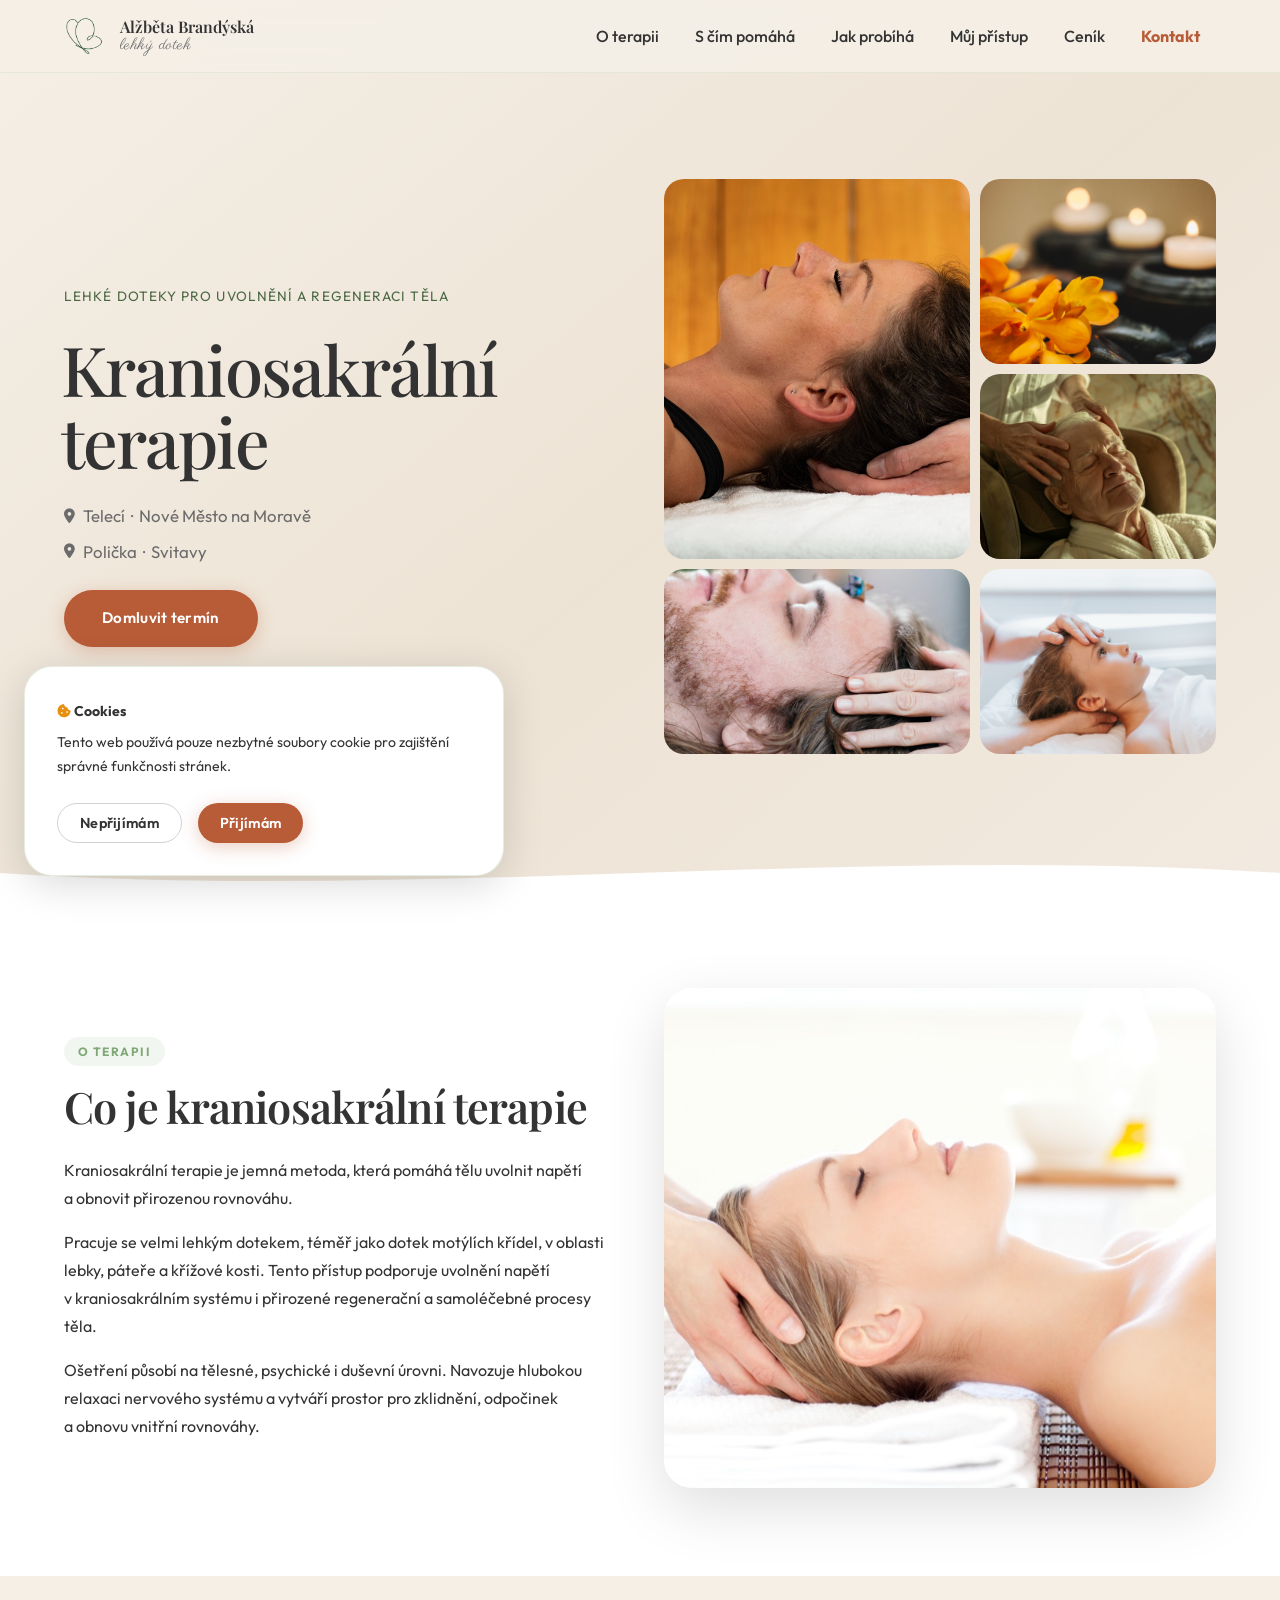
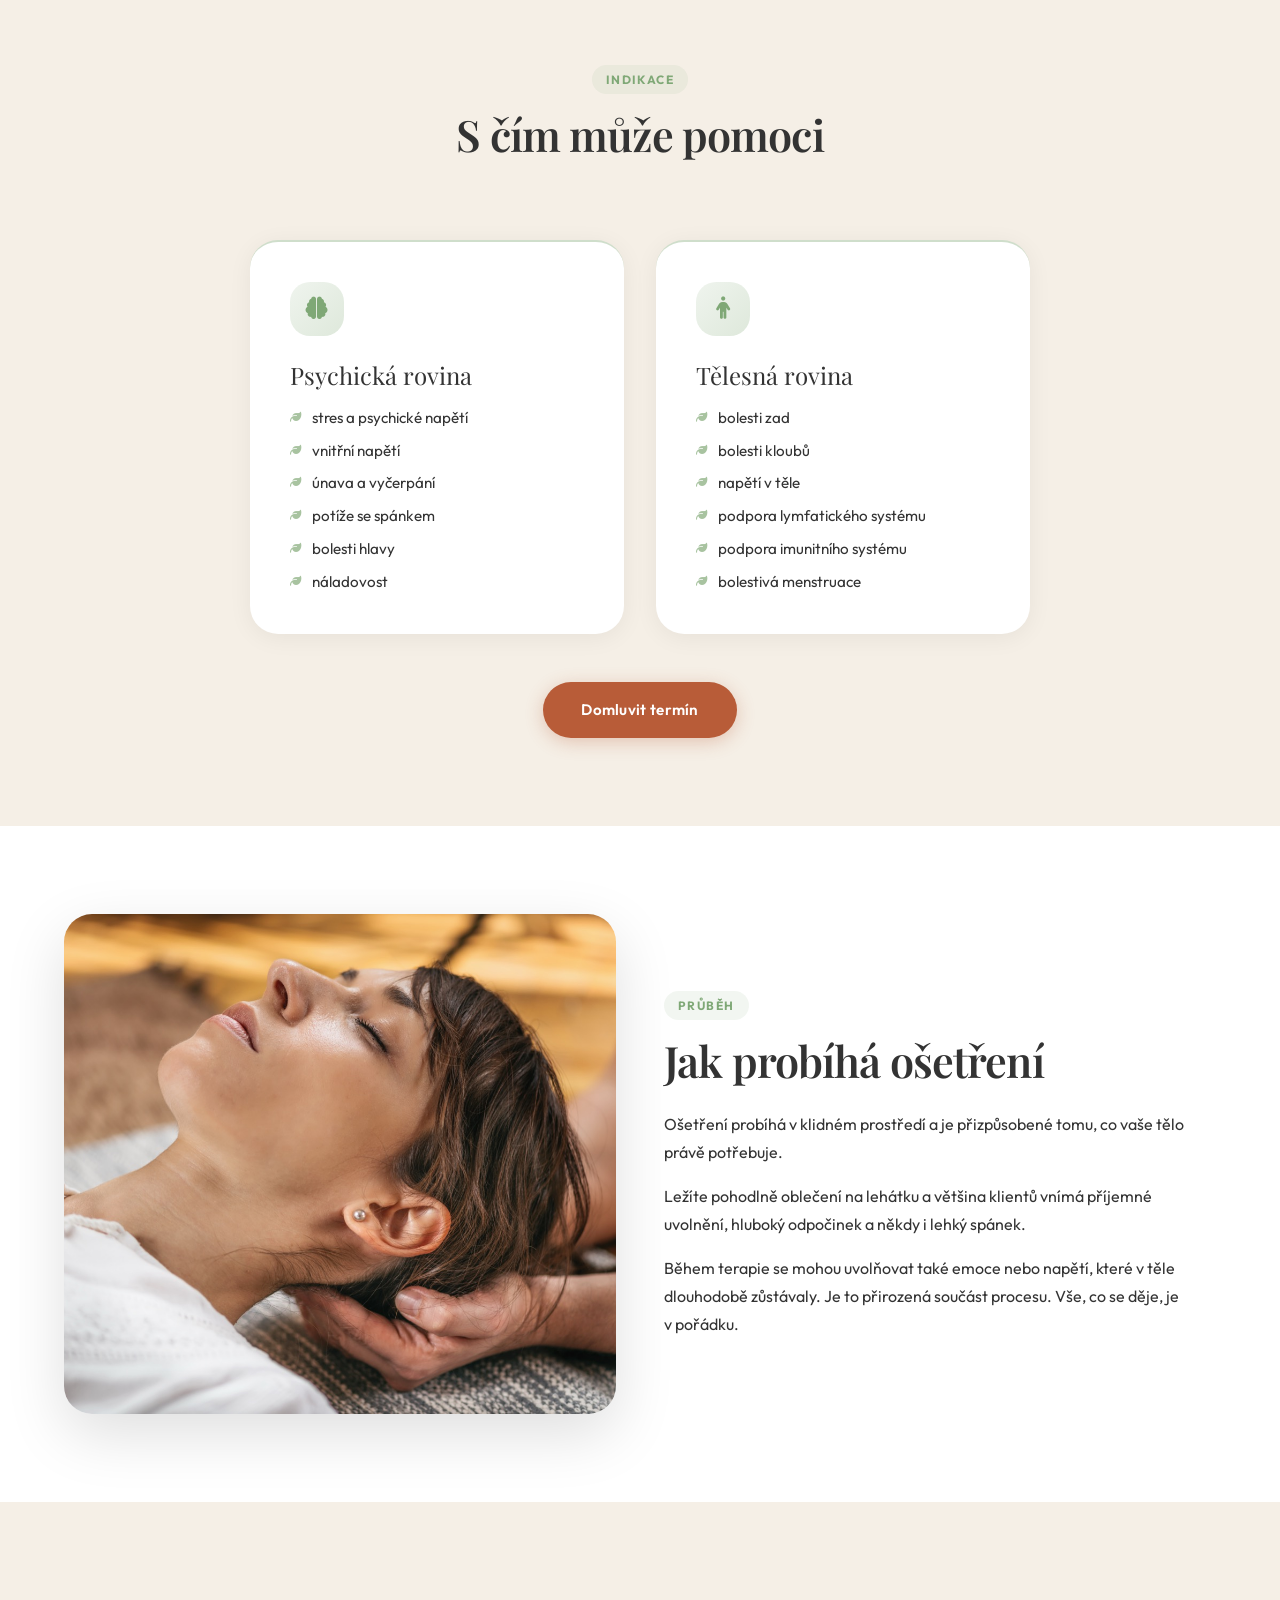
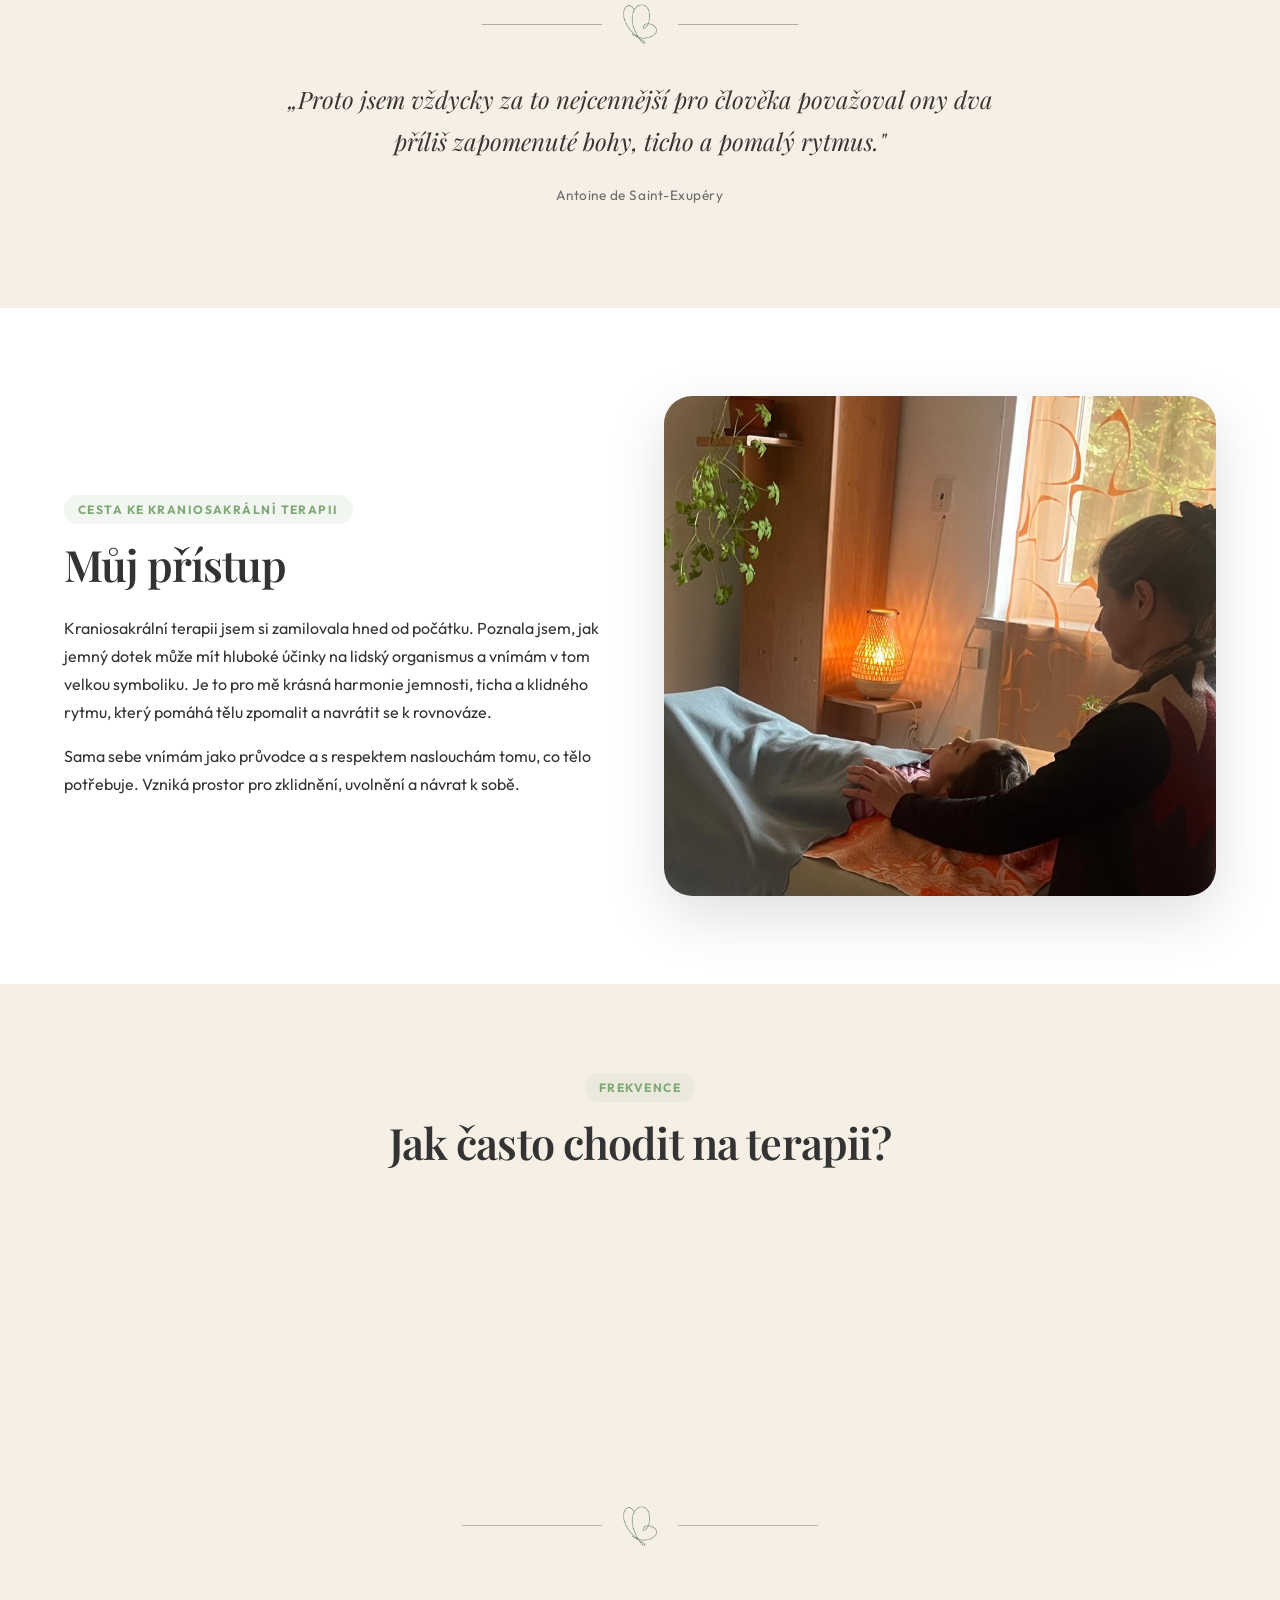
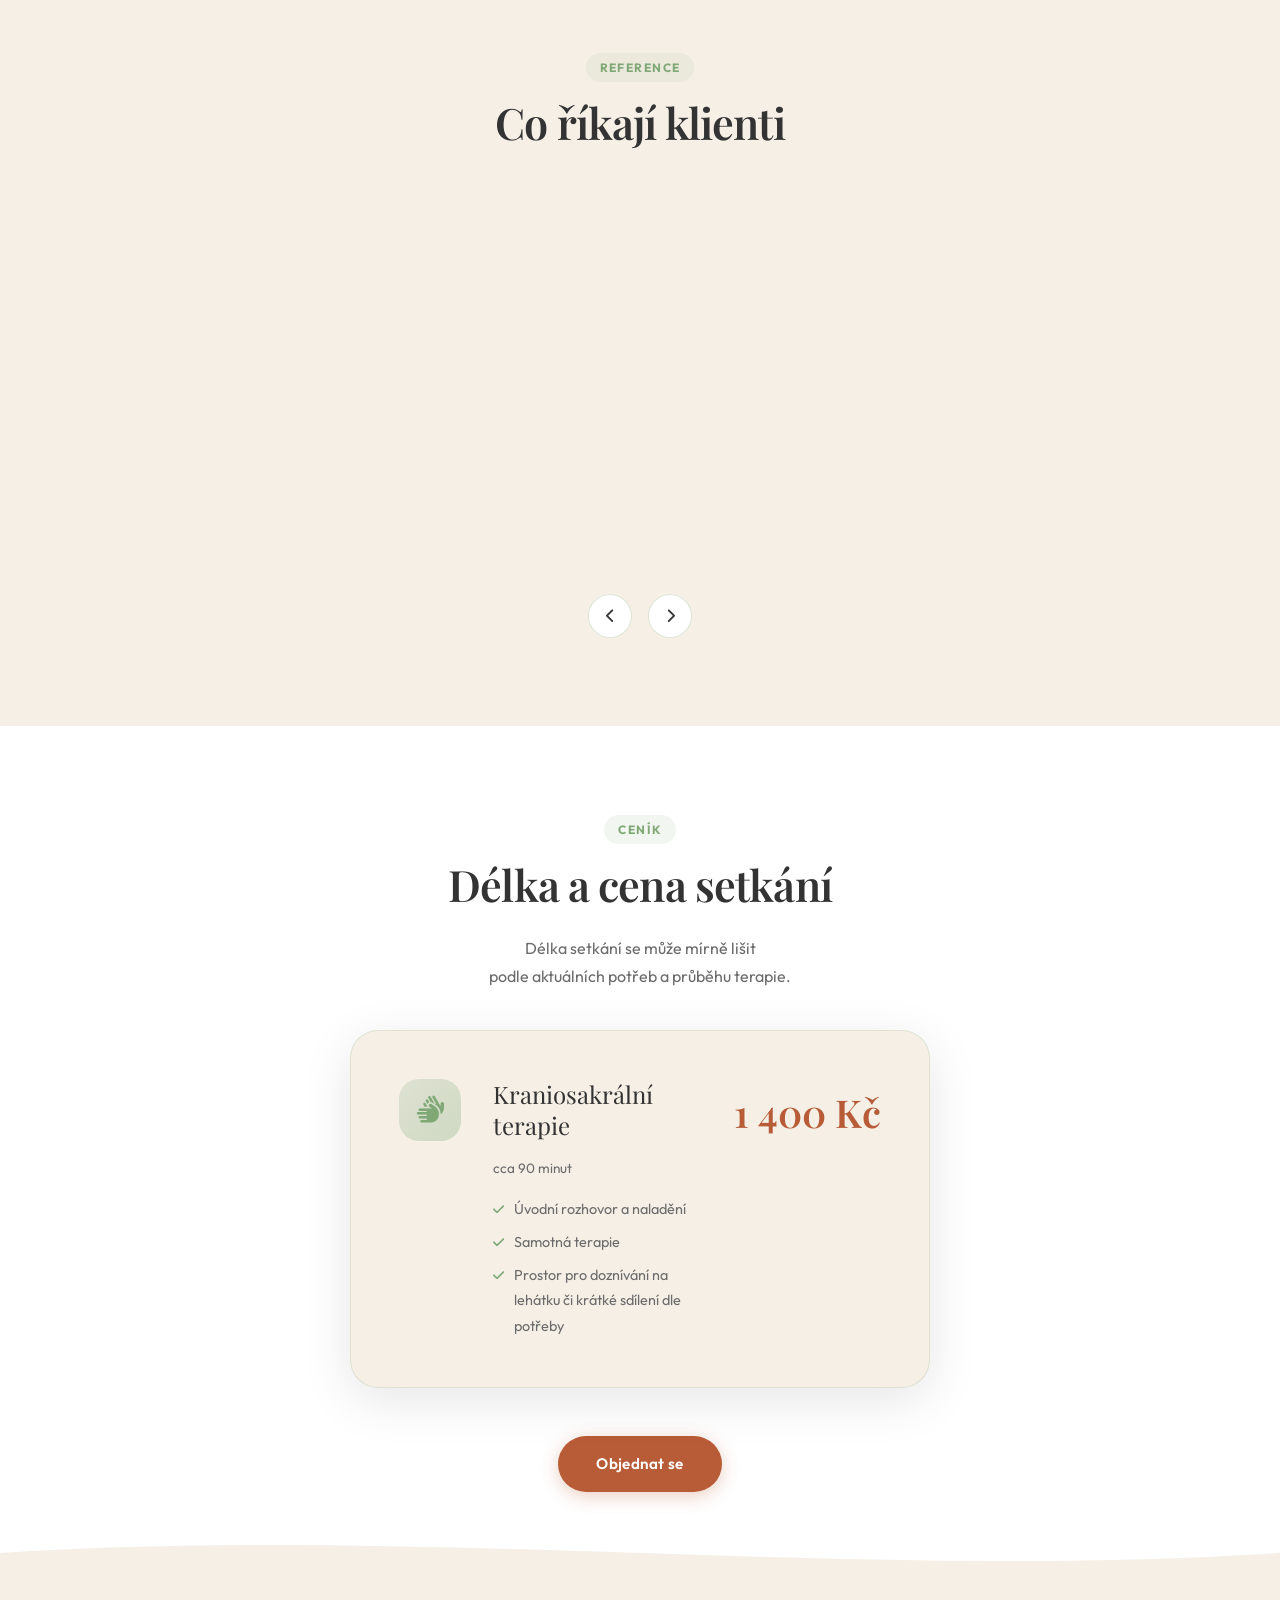
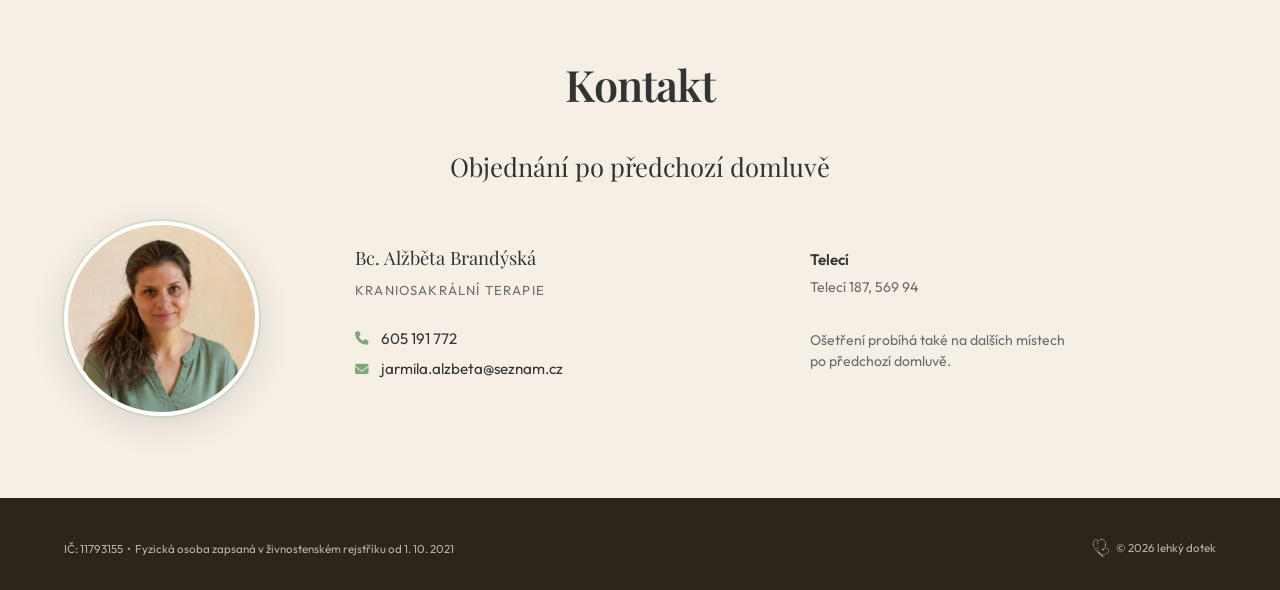
==== index.html @ c3078f49 "upravy17:6:26" ====
<!DOCTYPE html>
<html lang="cs">
<head>
  <meta charset="UTF-8">
  <meta name="viewport" content="width=device-width, initial-scale=1.0">

  <title>Kraniosakrální terapie – Alžběta Brandýská | Telecí a&nbsp;Nové Město na&nbsp;Moravě</title>
  <meta name="description" content="Kraniosakrální terapie v&nbsp;Telecím a&nbsp;Novém Městě na&nbsp;Moravě. Lehké doteky pro uvolnění a&nbsp;regeneraci těla. Objednejte se k&nbsp;Alžbětě Brandýské.">
  <meta name="robots" content="noindex, nofollow">
  <link rel="canonical" href="https://lehkydotek.cz/">

  <!-- Open Graph -->
  <meta property="og:type"        content="website">
  <meta property="og:url"         content="https://lehkydotek.cz/">
  <meta property="og:title"       content="Kraniosakrální terapie – Alžběta Brandýská">
  <meta property="og:description" content="Lehké doteky pro uvolnění a&nbsp;regeneraci těla. Telecí a&nbsp;Nové Město na&nbsp;Moravě.">
  <meta property="og:image"       content="https://lehkydotek.cz/obrazky/hero/hero_osetreni.jpg">
  <meta property="og:locale"      content="cs_CZ">
  <meta property="og:site_name"   content="Kraniosakrální terapie – Alžběta Brandýská">

  <!-- Favicon -->
  <link rel="icon" href="favicon.svg?v=2" type="image/svg+xml">

  <!-- Fonts -->
  <link rel="preconnect" href="https://fonts.googleapis.com">
  <link rel="preconnect" href="https://fonts.gstatic.com" crossorigin>
  <link href="https://fonts.googleapis.com/css2?family=Cormorant+Garamond:ital,wght@1,300;1,400&family=Outfit:wght@300;400;500;600;700&family=Parisienne&family=Playfair+Display:ital,wght@0,400;0,500;0,600;1,400&display=swap" rel="stylesheet">

  <!-- Font Awesome -->
  <link rel="stylesheet" href="https://cdnjs.cloudflare.com/ajax/libs/font-awesome/6.5.1/css/all.min.css" crossorigin="anonymous">

  <!-- Stylesheet -->
  <link rel="stylesheet" href="css/style.css">

  <!-- Security (partial – full headers via .htaccess) -->
  <meta http-equiv="X-Content-Type-Options" content="nosniff">

  <!-- Structured data – LocalBusiness -->
  <script type="application/ld+json">
  {
    "@context": "https://schema.org",
    "@type": "LocalBusiness",
    "name": "Kraniosakrální terapie – Alžběta Brandýská",
    "description": "Kraniosakrální terapie v Telecím a Novém Městě na Moravě.",
    "url": "https://lehkydotek.cz/",
    "telephone": "+420605191772",
    "email": "jarmila.alzbeta@seznam.cz",
    "priceRange": "1400 Kč",
    "address": [
      {
        "@type": "PostalAddress",
        "streetAddress": "Telecí 187",
        "postalCode": "569 94",
        "addressLocality": "Telecí",
        "addressCountry": "CZ"
      },
      {
        "@type": "PostalAddress",
        "streetAddress": "Palackého náměstí 33",
        "postalCode": "592 31",
        "addressLocality": "Nové Město na Moravě",
        "addressCountry": "CZ"
      }
    ],
    "founder": {
      "@type": "Person",
      "name": "Bc. Alžběta Brandýská"
    }
  }
  </script>

  <!-- Structured data – FAQ -->
  <script type="application/ld+json">
  {
    "@context": "https://schema.org",
    "@type": "FAQPage",
    "mainEntity": [
      {
        "@type": "Question",
        "name": "Jak probíhá ošetření kraniosakrální terapie?",
        "acceptedAnswer": {
          "@type": "Answer",
          "text": "Ošetření probíhá v klidném a bezpečném prostředí. Ležíte pohodlně oblečení na lehátku a pracuje se jemným dotekem. Každé ošetření je individuální a přizpůsobené tomu, co vaše tělo právě potřebuje."
        }
      },
      {
        "@type": "Question",
        "name": "Jak často chodit na kraniosakrální terapii?",
        "acceptedAnswer": {
          "@type": "Answer",
          "text": "Nejčastěji se doporučuje interval 1× za 3–4 týdny. Při akutních potížích série 6–10 ošetření v kratším odstupu, pro prevenci přibližně 1× za 2–3 měsíce."
        }
      },
      {
        "@type": "Question",
        "name": "Kolik stojí kraniosakrální terapie?",
        "acceptedAnswer": {
          "@type": "Answer",
          "text": "Kraniosakrální terapie (cca 90 minut) stojí 1 400 Kč. Zahrnuje samotnou terapii, závěrečné doznívání na lehátku a krátké sdílení podle potřeby."
        }
      }
    ]
  }
  </script>
</head>
<body>

  <!-- ====================== NAVIGATION ====================== -->
  <nav class="navbar" id="navbar" role="navigation" aria-label="Hlavní navigace">
    <div class="nav-container">

      <a href="#uvod" class="nav-logo" aria-label="Kraniosakrální terapie – Alžběta Brandýská – zpět na začátek">
        <img src="obrazky/logo.png" class="logo-svg" alt="" aria-hidden="true">
        <span class="logo-text">
          <span class="logo-name">Alžběta Brandýská</span>
          <span class="logo-sub">lehký dotek</span>
        </span>
      </a>

      <button class="hamburger" id="hamburger"
              aria-label="Otevřít navigační menu" aria-expanded="false" aria-controls="nav-menu">
        <span class="hline"></span>
        <span class="hline"></span>
        <span class="hline"></span>
      </button>

      <ul class="nav-menu" id="nav-menu" role="list">
        <li><a href="#co-je"    class="nav-link">O terapii</a></li>
        <li><a href="#pomaha"   class="nav-link">S&nbsp;čím pomáhá</a></li>
        <li><a href="#sezeni"   class="nav-link">Jak probíhá</a></li>
        <li><a href="#pristup"  class="nav-link">Můj přístup</a></li>
        <li><a href="#cenik"    class="nav-link">Ceník</a></li>
        <li><a href="#kontakt"  class="nav-link nav-cta">Kontakt</a></li>
      </ul>
    </div>
  </nav>

  <main id="main-content">

    <!-- ====================== HERO ====================== -->
    <section class="hero" id="uvod" aria-label="Úvodní sekce">
      <div class="hero-inner">

        <div class="hero-text">
          <p class="hero-label">Lehké doteky pro uvolnění a&nbsp;regeneraci těla</p>

          <h1 class="hero-h1">Kraniosakrální<br>terapie</h1>

          <div class="hero-loc" aria-label="Místa působení">
            <p><i class="fa-solid fa-location-dot" aria-hidden="true"></i> Telecí &nbsp;·&nbsp; Nové Město na&nbsp;Moravě</p>
            <p><i class="fa-solid fa-location-dot" aria-hidden="true"></i> Polička &nbsp;·&nbsp; Svitavy</p>
          </div>

          <a href="#kontakt" class="btn btn-primary">Domluvit termín</a>
        </div>

        <!-- Photo collage -->
        <div class="collage" role="img" aria-label="Fotografie z kraniosakrální terapie">
          <div class="c-item c-big">
            <img class="c-img"
                 src="obrazky/hero/hero_osetreni.jpg"
                 alt="Ruce terapeuta při práci s krční páteří"
                 fetchpriority="high">
          </div>
          <div class="c-item">
            <img class="c-img"
                 src="obrazky/hero/hero_svicky.jpg"
                 alt="Klidné prostředí s kameny a svíčkami">
          </div>
          <div class="c-item">
            <img class="c-img"
                 src="obrazky/hero/hero_masaz.jpg"
                 alt="Žena při ošetření hlavy v klidném prostředí">
          </div>
          <div class="c-item c4">
            <img class="c-img" loading="lazy"
                 src="obrazky/hero/hero_kameny.jpg"
                 alt="Přírodní kameny a rostliny – detail">
          </div>
          <div class="c-item c5">
            <img class="c-img" loading="lazy"
                 src="obrazky/hero/hero_dite.jpg"
                 alt="Ošetření dítěte kraniosakrální terapií">
          </div>
        </div>

      </div>

      <div class="hero-wave" aria-hidden="true">
        <svg viewBox="0 0 1440 56" preserveAspectRatio="none">
          <path d="M0,28 C480,56 960,0 1440,28 L1440,56 L0,56 Z" fill="#ffffff"/>
        </svg>
      </div>
    </section>

    <!-- ====================== CO JE ====================== -->
    <section class="section section-white" id="co-je" aria-labelledby="co-je-h">
      <div class="container">
        <div class="two-col">

          <div class="text-col">
            <span class="section-tag">O terapii</span>
            <h2 id="co-je-h">Co je kraniosakrální terapie</h2>
            <p>Kraniosakrální terapie je jemná metoda, která pomáhá tělu uvolnit napětí a&nbsp;obnovit přirozenou rovnováhu.</p>
            <p>Pracuje se velmi lehkým dotekem, téměř jako dotek motýlích křídel, v&nbsp;oblasti lebky, páteře a&nbsp;křížové kosti. Tento přístup podporuje uvolnění napětí v&nbsp;kraniosakrálním systému i&nbsp;přirozené regenerační a&nbsp;samoléčebné procesy těla.</p>
            <p>Ošetření působí na tělesné, psychické i&nbsp;duševní úrovni. Navozuje hlubokou relaxaci nervového systému a&nbsp;vytváří prostor pro zklidnění, odpočinek a&nbsp;obnovu vnitřní rovnováhy.</p>
          </div>

          <div class="img-col fade-up">
            <img class="sec-img"
                 src="obrazky/ostatni/kranio_osetreni.jpg"
                 alt="Žena při kraniosakrálním ošetření – práce s hlavou"
                 loading="lazy">
          </div>

        </div>
      </div>
    </section>

    <!-- ====================== S ČÍM POMÁHÁ ====================== -->
    <section class="section section-cream" id="pomaha" aria-labelledby="pomaha-h">
      <div class="container">

        <div class="section-header">
          <span class="section-tag">Indikace</span>
          <h2 id="pomaha-h">S&nbsp;čím může pomoci</h2>
        </div>

        <div class="helps-grid">

          <div class="helps-card fade-up">
            <div class="helps-icon" aria-hidden="true">
              <i class="fa-solid fa-brain"></i>
            </div>
            <h3>Psychická rovina</h3>
            <ul class="helps-list" aria-label="Psychické potíže, při nichž může pomoci">
              <li><i class="fa-solid fa-leaf" aria-hidden="true"></i> stres a&nbsp;psychické napětí</li>
              <li><i class="fa-solid fa-leaf" aria-hidden="true"></i> vnitřní napětí</li>
              <li><i class="fa-solid fa-leaf" aria-hidden="true"></i> únava a&nbsp;vyčerpání</li>
              <li><i class="fa-solid fa-leaf" aria-hidden="true"></i> potíže se spánkem</li>
              <li><i class="fa-solid fa-leaf" aria-hidden="true"></i> bolesti hlavy</li>
              <li><i class="fa-solid fa-leaf" aria-hidden="true"></i> náladovost</li>
            </ul>
          </div>

          <div class="helps-card fade-up">
            <div class="helps-icon" aria-hidden="true">
              <i class="fa-solid fa-person"></i>
            </div>
            <h3>Tělesná rovina</h3>
            <ul class="helps-list" aria-label="Tělesné potíže, při nichž může pomoci">
              <li><i class="fa-solid fa-leaf" aria-hidden="true"></i> bolesti zad</li>
              <li><i class="fa-solid fa-leaf" aria-hidden="true"></i> bolesti kloubů</li>
              <li><i class="fa-solid fa-leaf" aria-hidden="true"></i> napětí v&nbsp;těle</li>
              <li><i class="fa-solid fa-leaf" aria-hidden="true"></i> podpora lymfatického systému</li>
              <li><i class="fa-solid fa-leaf" aria-hidden="true"></i> podpora imunitního systému</li>
              <li><i class="fa-solid fa-leaf" aria-hidden="true"></i> bolestivá menstruace</li>
            </ul>
          </div>

        </div>

        <div class="section-cta">
          <a href="#kontakt" class="btn btn-primary">
Domluvit termín
          </a>
        </div>

      </div>
    </section>

    <!-- ====================== JAK PROBÍHÁ ====================== -->
    <section class="section section-white" id="sezeni" aria-labelledby="sezeni-h">
      <div class="container">
        <div class="two-col reverse">

          <div class="img-col fade-up">
            <img class="sec-img"
                 src="obrazky/ostatni/prubeh.jpg"
                 alt="Kraniosakrální ošetření – průběh sezení"
                 loading="lazy">
          </div>

          <div class="text-col">
            <span class="section-tag">Průběh</span>
            <h2 id="sezeni-h">Jak probíhá ošetření</h2>
            <p>Ošetření probíhá v&nbsp;klidném prostředí a&nbsp;je přizpůsobené tomu, co vaše tělo právě potřebuje.</p>
            <p>Ležíte pohodlně oblečení na lehátku a&nbsp;většina klientů vnímá příjemné uvolnění, hluboký odpočinek a&nbsp;někdy i&nbsp;lehký spánek.</p>
            <p>Během terapie se mohou uvolňovat také emoce nebo napětí, které v&nbsp;těle dlouhodobě zůstávaly. Je to přirozená součást procesu. Vše, co se děje, je v&nbsp;pořádku.</p>
          </div>

        </div>
      </div>
    </section>

    <!-- ====================== CITÁT PŘECHOD ====================== -->
    <div class="quote-section">
      <div class="quote-divider quote-divider--short" aria-hidden="true">
        <span class="quote-divider-line"></span>
        <img src="obrazky/logo.png" class="quote-divider-butterfly" alt="" aria-hidden="true">
        <span class="quote-divider-line"></span>
      </div>
      <blockquote class="quote-pull">
        <p>„Proto jsem vždycky za to nejcennější pro člověka považoval ony dva příliš zapomenuté bohy, ticho a&nbsp;pomalý rytmus."</p>
        <footer>Antoine de Saint-Exupéry</footer>
      </blockquote>
    </div>

    <!-- ====================== MŮJ PŘÍSTUP ====================== -->
    <section class="section section-white" id="pristup" aria-labelledby="pristup-h">
      <div class="container">

        <div class="two-col">
          <div class="text-col">
            <span class="section-tag">Cesta ke kraniosakrální terapii</span>
            <h2 id="pristup-h">Můj přístup</h2>
            <p>Kraniosakrální terapii jsem si zamilovala hned od počátku. Poznala jsem, jak jemný dotek může mít hluboké účinky na lidský organismus a&nbsp;vnímám v&nbsp;tom velkou symboliku. Je to pro mě krásná harmonie jemnosti, ticha a&nbsp;klidného rytmu, který pomáhá tělu zpomalit a&nbsp;navrátit se k&nbsp;rovnováze.</p>
            <p>Sama sebe vnímám jako průvodce a&nbsp;s&nbsp;respektem naslouchám tomu, co tělo potřebuje. Vzniká prostor pro zklidnění, uvolnění a&nbsp;návrat k&nbsp;sobě.</p>
          </div>
          <div class="img-col fade-up">
            <img class="sec-img"
                 src="obrazky/ostatni/muj_pristup.jpg"
                 alt="Alžběta Brandýská – kraniosakrální terapeutka"
                 loading="lazy">
          </div>
        </div>

      </div>
    </section>

    <!-- ====================== JAK ČASTO ====================== -->
    <section class="section section-cream" id="jak-casto" aria-labelledby="casto-h">
      <div class="container">

        <div class="section-header">
          <span class="section-tag">Frekvence</span>
          <h2 id="casto-h">Jak často chodit na terapii?</h2>
        </div>

        <div class="accordion-wrap">

          <div class="acc-item">
            <button class="acc-btn" aria-expanded="false" aria-controls="acc1">
              <span>Pravidelná péče</span>
              <i class="fa-solid fa-chevron-down" aria-hidden="true"></i>
            </button>
            <div class="acc-body" id="acc1" role="region">
              <p>Kraniosakrální terapie se nejčastěji doporučuje v&nbsp;intervalu 1× za 3–4 týdny. Tento rozestup dává tělu prostor plně integrovat účinky terapie.</p>
            </div>
          </div>

          <div class="acc-item">
            <button class="acc-btn" aria-expanded="false" aria-controls="acc2">
              <span>Řešení akutních potíží</span>
              <i class="fa-solid fa-chevron-down" aria-hidden="true"></i>
            </button>
            <div class="acc-body" id="acc2" role="region">
              <p>Při řešení akutních potíží nebo snaze o&nbsp;výraznější změnu se obvykle doporučuje série 6–10 ošetření v&nbsp;kratším odstupu (cca 1–2 týdny).</p>
            </div>
          </div>

          <div class="acc-item">
            <button class="acc-btn" aria-expanded="false" aria-controls="acc3">
              <span>Prevence a&nbsp;relaxace</span>
              <i class="fa-solid fa-chevron-down" aria-hidden="true"></i>
            </button>
            <div class="acc-body" id="acc3" role="region">
              <p>Pro preventivní účely nebo relaxaci stačí návštěva přibližně 1× za 2–3 měsíce.</p>
            </div>
          </div>

          <div class="acc-item">
            <button class="acc-btn" aria-expanded="false" aria-controls="acc4">
              <span>Individuální přístup</span>
              <i class="fa-solid fa-chevron-down" aria-hidden="true"></i>
            </button>
            <div class="acc-body" id="acc4" role="region">
              <p>Frekvence je vždy individuální a&nbsp;přizpůsobuje se aktuálním potřebám vašeho těla.</p>
            </div>
          </div>

        </div>
      </div>
    </section>

    <div class="section-butterfly-divider" aria-hidden="true">
      <span class="sbd-line"></span>
      <img src="obrazky/logo.png" class="sbd-butterfly" alt="" aria-hidden="true">
      <span class="sbd-line"></span>
    </div>

    <!-- ====================== REFERENCE ====================== -->
    <section class="section section-cream" id="reference" aria-labelledby="ref-h">
      <div class="container">

        <div class="section-header">
          <span class="section-tag">Reference</span>
          <h2 id="ref-h">Co říkají klienti</h2>
        </div>

        <div class="reviews-slider">

          <!-- 1. Hana Pražanová -->
          <article class="review-card fade-up">
            <div class="review-quote" aria-hidden="true">
              <i class="fa-solid fa-quote-left"></i>
            </div>
            <blockquote>
              <div class="review-body collapsed" id="review-prazanova">
                <p>„Kraniosakrální terapie je pro mě vždy zážitkem, který se nedá úplně popsat slovy. Už během prvních minut pociťuji hluboké zklidnění, tělo se uvolňuje, dech se prohlubuje. Jemný dotek, citlivost a&nbsp;přítomnost terapeutky vytvářejí prostor, ve kterém se člověk skutečně může odevzdat.</p>
                <p>Odcházím lehčí, klidnější, s&nbsp;pocitem, že se ve mně něco skutečně uzdravilo. KT pro mě není jen relaxací, je to cesta k&nbsp;sobě. A&nbsp;jsem vděčná, že ji můžu zažívat právě tady."</p>
              </div>
              <button class="review-more-btn" aria-expanded="false" aria-controls="review-prazanova">
                <span>Číst více</span><i class="fa-solid fa-chevron-down" aria-hidden="true"></i>
              </button>
            </blockquote>
            <footer class="review-by">
              <span class="review-name">Hana Pražanová</span>
              <span class="review-job">učitelka</span>
            </footer>
          </article>

          <!-- 2. Martina Jiřčíková -->
          <article class="review-card fade-up">
            <div class="review-quote" aria-hidden="true">
              <i class="fa-solid fa-quote-left"></i>
            </div>
            <blockquote>
              <div class="review-body collapsed" id="review-jircikova">
                <p>„Alžbětko, tvůj dotek byl pohlazením po těle i&nbsp;po duši. Vnímala jsem teplo z&nbsp;tvých dlaní, které zalilo celé moje tělo. Vnímala jsem bezpečí a&nbsp;klid. Díky, že tě mám ve svým životě." <i class="fa-solid fa-heart review-heart" aria-hidden="true"></i><i class="fa-solid fa-heart review-heart" aria-hidden="true"></i><i class="fa-solid fa-heart review-heart" aria-hidden="true"></i></p>
              </div>
              <button class="review-more-btn" aria-expanded="false" aria-controls="review-jircikova">
                <span>Číst více</span><i class="fa-solid fa-chevron-down" aria-hidden="true"></i>
              </button>
            </blockquote>
            <footer class="review-by">
              <span class="review-name">Martina Jiřčíková</span>
              <span class="review-job">sociální pracovnice</span>
            </footer>
          </article>

          <!-- 3. Dennis Morbin -->
          <article class="review-card fade-up">
            <div class="review-quote" aria-hidden="true">
              <i class="fa-solid fa-quote-left"></i>
            </div>
            <blockquote>
              <div class="review-body collapsed" id="review-dennis">
                <p>„Alžbětin přístup mi velmi pomohl zmírnit bolesti ramen a&nbsp;krku a&nbsp;zároveň měl terapeutický účinek, protože díky její energetické práci jsem se dokázal dostat k&nbsp;jádru této bolesti. Navíc byla velmi srdečná a&nbsp;starostlivá. Mohu ji tedy vřele doporučit jako účinnou oporu při zmírňování bolesti, a&nbsp;to jak fyzické, tak psychické."</p>
                <span class="review-translated">přeloženo z&nbsp;angličtiny</span>
              </div>
              <button class="review-more-btn" aria-expanded="false" aria-controls="review-dennis">
                <span>Číst více</span><i class="fa-solid fa-chevron-down" aria-hidden="true"></i>
              </button>
            </blockquote>
            <footer class="review-by">
              <span class="review-name">Dennis Morbin</span>
              <span class="review-job">učitel</span>
            </footer>
          </article>

          <!-- 4. Timea Milková -->
          <article class="review-card fade-up">
            <div class="review-quote" aria-hidden="true">
              <i class="fa-solid fa-quote-left"></i>
            </div>
            <blockquote>
              <div class="review-body collapsed" id="review-milkova">
                <p>„K&nbsp;Betke som chodievala na masáže, tentokrát som vyskúšala kranioterapiu. Ide o&nbsp;velmi jemnú terapiu, ktorá je navyše velmi príjemná a&nbsp;relaxačná. Primárne som za Betkou šla kvôli bolesti v&nbsp;päte. Už hneď po terapii som cítila velkú úľavu, jak po psychickej tak i&nbsp;fyzickej úrovni. Čo ma ale príjemne šokovalo, že o&nbsp;3 dni na to sa mi spustili „měsíčky"… a&nbsp;to som už bola 2 roky po prechodu!! Celkovo ma terapie energeticky nabila, a&nbsp;možno i&nbsp;trochu „omladila" :))) Služby kranio-terapie u&nbsp;Betky v&nbsp;NMNM vrelo odporúčam."</p>
              </div>
              <button class="review-more-btn" aria-expanded="false" aria-controls="review-milkova">
                <span>Číst více</span><i class="fa-solid fa-chevron-down" aria-hidden="true"></i>
              </button>
            </blockquote>
            <footer class="review-by">
              <span class="review-name">Timea Milková</span>
              <span class="review-job">učitelka</span>
            </footer>
          </article>

          <!-- 5. Jitka Kavalová -->
          <article class="review-card fade-up">
            <div class="review-quote" aria-hidden="true">
              <i class="fa-solid fa-quote-left"></i>
            </div>
            <blockquote>
              <p>„Při KT odpočívám. Postupně cítím teplo, uvolnění a&nbsp;klid, někdy přijde i&nbsp;spánek. Vřele doporučuji." <i class="fa-solid fa-heart review-heart" aria-hidden="true"></i></p>
            </blockquote>
            <footer class="review-by">
              <span class="review-name">Jitka Kavalová</span>
              <span class="review-job">učitelka</span>
            </footer>
          </article>

          <!-- 6. Růžena Bobková -->
          <article class="review-card fade-up">
            <div class="review-quote" aria-hidden="true">
              <i class="fa-solid fa-quote-left"></i>
            </div>
            <blockquote>
              <p>„Děkuji za laskavou péči a&nbsp;osobní přístup. Služby paní Brandýské vřele doporučuji."</p>
            </blockquote>
            <footer class="review-by">
              <span class="review-name">Růžena Bobková</span>
              <span class="review-job">účetní</span>
            </footer>
          </article>

        </div>

        <div class="reviews-nav" aria-label="Procházet recenze">
          <button class="rev-btn rev-prev" aria-label="Předchozí recenze">
            <i class="fa-solid fa-chevron-left" aria-hidden="true"></i>
          </button>
          <button class="rev-btn rev-next" aria-label="Další recenze">
            <i class="fa-solid fa-chevron-right" aria-hidden="true"></i>
          </button>
        </div>

      </div>
    </section>

    <!-- ====================== CENÍK ====================== -->
    <section class="section section-white" id="cenik" aria-labelledby="cenik-h">
      <div class="container">

        <div class="section-header section-header--tight">
          <span class="section-tag">Ceník</span>
          <h2 id="cenik-h">Délka a&nbsp;cena setkání</h2>
          <p class="intro">Délka setkání se může mírně lišit<br>podle aktuálních potřeb a&nbsp;průběhu terapie.</p>
        </div>

        <div class="price-wrap fade-up">
          <div class="price-card">
            <div class="price-icon" aria-hidden="true">
              <i class="fa-solid fa-hands"></i>
            </div>
            <div class="price-body">
              <h3>Kraniosakrální terapie</h3>
              <p class="price-dur">cca 90 minut</p>
              <ul class="price-incl" aria-label="Co je zahrnuto">
                <li><i class="fa-solid fa-check" aria-hidden="true"></i> Úvodní rozhovor a&nbsp;naladění</li>
                <li><i class="fa-solid fa-check" aria-hidden="true"></i> Samotná terapie</li>
                <li><i class="fa-solid fa-check" aria-hidden="true"></i> Prostor pro doznívání na lehátku či krátké sdílení dle potřeby</li>
              </ul>
            </div>
            <div class="price-amount">
              <span class="price-num">1&nbsp;400&nbsp;Kč</span>
            </div>
          </div>
        </div>


        <div class="section-cta">
          <a href="#kontakt" class="btn btn-primary">
Objednat se
          </a>
        </div>

      </div>
    </section>

  </main>

  <!-- ====================== KONTAKT / FOOTER ====================== -->
  <footer id="kontakt" role="contentinfo">

    <!-- ── Kontaktní sekce (světlá) ── -->
    <div class="fc-section">
      <div class="footer-wave" aria-hidden="true">
        <svg viewBox="0 0 1440 56" preserveAspectRatio="none">
          <path d="M0,28 C480,0 960,56 1440,28 L1440,56 L0,56 Z" fill="#F5EFE6"/>
        </svg>
      </div>
      <div class="fc-container">

        <div class="fc-header">
          <h2>Kontakt</h2>
          <p class="fc-title">Objednání po předchozí domluvě</p>
        </div>

        <div class="fc-blocks">

          <!-- Blok 1: Fotka -->
          <div class="fc-block fc-person">
            <img class="fc-portrait"
                 src="obrazky/kontakt/portret.jpg"
                 alt="Alžběta Brandýská"
                 loading="lazy">
          </div>

          <!-- Blok 2: Jméno + kontakt -->
          <div class="fc-block fc-contact">
            <div class="fc-identity">
              <span class="fc-name">Bc. Alžběta Brandýská</span>
              <span class="fc-role">KRANIOSAKRÁLNÍ TERAPIE</span>
            </div>
            <a href="tel:+420605191772" class="fc-link">
              <i class="fa-solid fa-phone" aria-hidden="true"></i>
              605&nbsp;191&nbsp;772
            </a>
            <a href="mailto:jarmila.alzbeta@seznam.cz" class="fc-link">
              <i class="fa-solid fa-envelope" aria-hidden="true"></i>
              jarmila.alzbeta@seznam.cz
            </a>
          </div>

          <!-- Blok 3: Místa -->
          <div class="fc-block fc-places">
            <div class="fc-place">
              <strong>Telecí</strong>
              <span>Telecí 187, 569&nbsp;94</span>
            </div>
            <div class="fc-place fc-place--note">
              <span>Ošetření probíhá také na&nbsp;dalších místech<br>po předchozí domluvě.</span>
            </div>
          </div>

        </div>
      </div>
    </div>

    <!-- ── Patička (zemitá) ── -->
    <div class="footer-bar">
      <div class="fc-container">

        <div class="footer-bar-bottom">
          <span class="footer-bar-legal">IČ: 11793155 &nbsp;&bull;&nbsp; Fyzická osoba zapsaná v&nbsp;živnostenském rejstříku od 1.&nbsp;10.&nbsp;2021</span>
          <span class="footer-copyright"><img src="obrazky/logo.png" class="footer-butterfly-inline" aria-hidden="true" alt="">&copy; 2026 lehký dotek</span>
        </div>

      </div>
    </div>

  </footer>

  <!-- ====================== COOKIE BANNER ====================== -->
  <div class="cookie-banner" id="cookie-banner"
       role="dialog" aria-modal="true"
       aria-labelledby="ck-title" aria-describedby="ck-desc" hidden>
    <p id="ck-title">
      <i class="fa-solid fa-cookie-bite" aria-hidden="true"></i>
      Cookies
    </p>
    <p id="ck-desc">Tento web používá pouze nezbytné soubory cookie pro zajištění správné funkčnosti stránek.</p>
    <div class="cookie-actions">
      <button class="btn btn-outline btn-sm" id="cookie-reject">Nepřijímám</button>
      <button class="btn btn-primary btn-sm" id="cookie-ok">Přijímám</button>
    </div>
  </div>

  <script src="js/main.js"></script>
</body>
</html>
---- css/style.css ----
/* ============================================================
   CSS Variables
   ============================================================ */
:root {
  --c-bg:          #F5EFE6;
  --c-white:       #FFFFFF;
  --c-text:        #333333;
  --c-text-light:  #6b6b6b;
  --c-green:       #A8C3A0;
  --c-green-dk:    #7fa876;
  --c-orange:      #e79010;
  --c-cta:         #B85C38;
  --c-cta-dk:      #96492C;
  --c-cta-text:    #ffffff;
  --c-shadow:      rgba(0,0,0,0.07);
  --c-shadow-md:   rgba(0,0,0,0.12);

  --f-body:   'Outfit', sans-serif;
  --f-brand:  'Playfair Display', serif;
  --f-script: 'Parisienne', cursive;

  --sp-1: 8px;
  --sp-2: 16px;
  --sp-3: 24px;
  --sp-4: 32px;
  --sp-5: 40px;
  --sp-6: 48px;
  --sp-8: 64px;
  --sp-10: 80px;

  --r-sm:   12px;
  --r-md:   20px;
  --r-lg:   28px;
  --r-full: 9999px;

  --ease:      0.45s cubic-bezier(.4,0,.2,1);
  --ease-slow: 0.65s cubic-bezier(.4,0,.2,1);

  --max-w: 1200px;
}

/* ============================================================
   Reset
   ============================================================ */
*, *::before, *::after { box-sizing: border-box; margin: 0; padding: 0; }
html  { scroll-behavior: smooth; font-size: 16px; }
body  { font-family: var(--f-body); color: var(--c-text); background: var(--c-bg);
        line-height: 1.75; -webkit-font-smoothing: antialiased; text-rendering: optimizeLegibility; }
img   { max-width: 100%; display: block; }
a     { color: inherit; text-decoration: none; }
ul    { list-style: none; }
button { font-family: var(--f-body); }

/* ============================================================
   Typography
   ============================================================ */
h1 {
  font-family: var(--f-brand);
  font-size: clamp(2.15rem, 5.4vw, 4.3rem);
  font-weight: 600;
  line-height: 1.05;
  letter-spacing: -.03em;
  color: var(--c-text);
}
h2 {
  font-family: var(--f-brand);
  font-size: clamp(1.75rem, 3.5vw, 2.7rem);
  font-weight: 600;
  line-height: 1.15;
  letter-spacing: -.02em;
  color: var(--c-text);
  margin-bottom: var(--sp-3);
}
h3 {
  font-family: var(--f-brand);
  font-size: clamp(1.15rem, 2vw, 1.5rem);
  font-weight: 400;
  line-height: 1.3;
  margin-bottom: var(--sp-2);
}
h4 {
  font-size: .875rem;
  font-weight: 700;
  text-transform: uppercase;
  letter-spacing: .1em;
  margin-bottom: var(--sp-2);
}
p {
  font-size: 1rem;
  line-height: 1.75;
  max-width: 68ch;
  margin-bottom: var(--sp-2);
}
p:last-child { margin-bottom: 0; }

/* ============================================================
   Layout helpers
   ============================================================ */
.container {
  width: 100%;
  max-width: var(--max-w);
  margin: 0 auto;
  padding: 0 var(--sp-3);
}
.section       { padding: clamp(56px, 7vw, 88px) 0; }
.section-white { background: var(--c-white); }
.section-cream { background: var(--c-bg); }

.section-header {
  text-align: center;
  margin-bottom: var(--sp-10);
}
.section-header--tight { margin-bottom: var(--sp-5); }
.section-header .intro {
  max-width: 56ch;
  margin: 0 auto;
  color: var(--c-text-light);
}
.section-tag {
  display: inline-block;
  font-size: .75rem;
  font-weight: 700;
  text-transform: uppercase;
  letter-spacing: .12em;
  color: var(--c-green-dk);
  background: rgba(168,195,160,.15);
  padding: 4px 14px;
  border-radius: var(--r-full);
  margin-bottom: var(--sp-2);
}
.section-cta { text-align: center; margin-top: var(--sp-6); }

.two-col {
  display: grid;
  grid-template-columns: 1fr;
  gap: var(--sp-6);
  align-items: center;
}
.two-col--top { align-items: start; }
@media (min-width: 768px) {
  .two-col { grid-template-columns: 1fr 1fr; }
  .two-col.reverse .img-col { order: -1; }
}

/* ============================================================
   Buttons
   ============================================================ */
.btn {
  display: inline-flex;
  align-items: center;
  gap: 8px;
  padding: 15px 38px;
  border-radius: var(--r-full);
  font-size: .95rem;
  font-weight: 600;
  letter-spacing: .02em;
  cursor: pointer;
  border: none;
  transition: background var(--ease), transform var(--ease), box-shadow var(--ease);
}
.btn-primary {
  background: var(--c-cta);
  color: var(--c-cta-text);
  box-shadow: 0 4px 18px rgba(184,92,56,.30);
}
.btn-primary:hover,
.btn-primary:focus-visible {
  background: var(--c-cta-dk);
  transform: translateY(-2px);
  box-shadow: 0 8px 28px rgba(184,92,56,.40);
}
.btn-sm { padding: 10px 22px; font-size: .9rem; }
.btn-outline {
  background: transparent;
  color: var(--c-text);
  border: 1px solid rgba(0,0,0,.18);
}
.btn-outline:hover,
.btn-outline:focus-visible {
  background: var(--c-bg);
}

/* ============================================================
   Navigation
   ============================================================ */
.navbar {
  position: fixed;
  inset: 0 0 auto 0;
  z-index: 100;
  background: rgba(245,239,230,.92);
  backdrop-filter: blur(14px);
  -webkit-backdrop-filter: blur(14px);
  border-bottom: 1px solid rgba(168,195,160,.2);
  transition: box-shadow var(--ease);
}
.navbar.scrolled { box-shadow: 0 2px 24px var(--c-shadow-md); }

.nav-container {
  max-width: var(--max-w);
  margin: 0 auto;
  padding: 0 var(--sp-3);
  display: flex;
  align-items: center;
  justify-content: space-between;
  height: 72px;
}
.nav-logo {
  display: flex;
  align-items: center;
  gap: var(--sp-2);
}
.logo-svg { width: 40px; height: 40px; flex-shrink: 0; transform: scaleX(-1); mix-blend-mode: multiply; filter: sepia(1) saturate(1.8) hue-rotate(90deg) brightness(0.9); }
.logo-text { display: flex; flex-direction: column; }
.logo-name {
  font-family: var(--f-brand);
  font-size: 1rem;
  font-weight: 600;
  line-height: 1.2;
}
.logo-sub {
  font-family: var(--f-script);
  font-style: normal;
  font-weight: 400;
  font-size: 1rem;
  line-height: 1.1;
  margin-top: 1px;
  color: var(--c-text-light);
  letter-spacing: .03em;
  text-transform: none;
}

/* Hamburger */
.hamburger {
  display: flex;
  flex-direction: column;
  justify-content: center;
  gap: 5px;
  width: 40px;
  height: 40px;
  background: none;
  border: none;
  cursor: pointer;
  padding: 8px;
  border-radius: var(--r-sm);
  transition: background var(--ease);
}
.hamburger:hover { background: rgba(168,195,160,.18); }
.hline {
  display: block;
  width: 100%;
  height: 2px;
  background: var(--c-text);
  border-radius: 2px;
  transition: transform var(--ease), opacity var(--ease);
  transform-origin: center;
}
.hamburger.open .hline:nth-child(1) { transform: translateY(7px) rotate(45deg); }
.hamburger.open .hline:nth-child(2) { opacity: 0; }
.hamburger.open .hline:nth-child(3) { transform: translateY(-7px) rotate(-45deg); }

/* Nav menu */
.nav-menu {
  display: none;
  flex-direction: column;
  position: fixed;
  top: 72px;
  inset-inline: 0;
  background: var(--c-white);
  padding: var(--sp-3);
  box-shadow: 0 8px 32px var(--c-shadow-md);
}
.nav-menu.open { display: flex; }
.nav-link {
  display: block;
  padding: 12px var(--sp-2);
  font-weight: 500;
  border-radius: var(--r-sm);
  transition: background var(--ease), color var(--ease);
}
.nav-link:hover,
.nav-link:focus-visible,
.nav-link.active { background: rgba(168,195,160,.15); color: var(--c-cta); }
.nav-cta { color: var(--c-cta); font-weight: 700; }

@media (min-width: 768px) {
  .hamburger { display: none; }
  .nav-menu {
    display: flex;
    flex-direction: row;
    align-items: center;
    gap: 4px;
    position: static;
    background: none;
    padding: 0;
    box-shadow: none;
  }
}

/* ============================================================
   Hero
   ============================================================ */
.hero {
  min-height: 100svh;
  background: linear-gradient(140deg, #F5EFE6 0%, #EDE3D5 55%, #F2EAE0 100%);
  padding-top: 72px;
  position: relative;
  overflow: hidden;
}
.hero-inner {
  max-width: var(--max-w);
  margin: 0 auto;
  padding: var(--sp-8) var(--sp-3) calc(var(--sp-8) + 40px);
  display: grid;
  grid-template-columns: 1fr;
  gap: var(--sp-6);
  align-items: center;
  min-height: calc(100svh - 72px);
}
@media (min-width: 900px) {
  .hero-inner { grid-template-columns: 1fr 1fr; }
}

.hero-text {
  display: flex;
  flex-direction: column;
  align-items: flex-start;
  gap: var(--sp-3);
}
.hero-label {
  font-size: 0.85rem;
  color: #4a6844;
  margin-bottom: 0;
  text-transform: uppercase;
  letter-spacing: .08em;
}
.hero-h1 { margin-bottom: 0; font-weight: 500; margin-left: -0.04em; }
.hero-loc {
  display: flex;
  flex-direction: column;
  gap: 6px;
  margin-bottom: 0;
}
.hero-loc p {
  display: flex;
  align-items: center;
  gap: 8px;
  font-size: 1.05rem;
  color: var(--c-text-light);
  margin-bottom: 0;
  max-width: none;
}
.hero-loc i { color: var(--c-text-light); font-size: .9rem; }

/* Collage */
.collage {
  display: grid;
  grid-template-columns: 1.3fr 1fr;
  grid-template-rows: 185px 185px 185px;
  gap: 10px;
}
@media (max-width: 899px) {
  .collage { grid-template-rows: 160px 160px; }
  .collage .c5 { display: none; }
  .collage .c4 { display: none; }
}
.c-item { overflow: hidden; border-radius: var(--r-md); }
.c-big  { grid-row: span 2; }
.c-img  {
  width: 100%; height: 100%;
  object-fit: cover;
  transition: transform var(--ease-slow);
}
.c-item:hover .c-img { transform: scale(1.05); }

/* Wave divider */
.hero-wave {
  position: absolute;
  bottom: -1px; left: 0; right: 0;
  line-height: 0;
  pointer-events: none;
}
.hero-wave svg { width: 100%; height: 56px; }

/* ============================================================
   Section images
   ============================================================ */
.sec-img {
  width: 100%;
  height: 420px;
  object-fit: cover;
  border-radius: var(--r-lg);
  box-shadow: 0 20px 60px rgba(0,0,0,.13);
}
@media (min-width: 768px) { .sec-img { height: 500px; } }

/* ============================================================
   Helps
   ============================================================ */
.helps-grid {
  display: grid;
  grid-template-columns: 1fr;
  gap: var(--sp-4);
  max-width: 780px;
  margin: 0 auto;
}
@media (min-width: 560px) { .helps-grid { grid-template-columns: 1fr 1fr; } }

.helps-card {
  background: var(--c-white);
  border-radius: var(--r-lg);
  padding: var(--sp-5);
  box-shadow: 0 4px 24px rgba(0,0,0,.06);
  border-top: 2px solid rgba(168,195,160,.55);
  transition: transform var(--ease), box-shadow var(--ease);
}
.helps-card:hover { transform: translateY(-4px); box-shadow: 0 10px 36px var(--c-shadow-md); }

.helps-icon {
  width: 54px; height: 54px;
  background: linear-gradient(135deg, rgba(168,195,160,.18), rgba(168,195,160,.38));
  border-radius: var(--r-md);
  display: flex; align-items: center; justify-content: center;
  font-size: 1.4rem;
  color: var(--c-green-dk);
  margin-bottom: var(--sp-3);
}
.helps-list { display: flex; flex-direction: column; gap: 10px; }
.helps-list li {
  display: flex; align-items: flex-start; gap: 10px;
  font-size: .95rem; line-height: 1.5;
}
.helps-list li i { color: var(--c-green); font-size: .72rem; margin-top: 5px; flex-shrink: 0; }

/* ============================================================
   Accordion
   ============================================================ */
.accordion-wrap {
  display: grid;
  grid-template-columns: 1fr;
  gap: var(--sp-2);
  max-width: 900px;
  margin: 0 auto;
}
@media (min-width: 600px) { .accordion-wrap { grid-template-columns: 1fr 1fr; } }

.acc-item {
  background: var(--c-white);
  border-radius: var(--r-md);
  box-shadow: 0 2px 14px var(--c-shadow);
  overflow: hidden;
}
.acc-btn {
  width: 100%;
  display: flex; align-items: center; justify-content: space-between;
  gap: var(--sp-2);
  padding: var(--sp-3) var(--sp-4);
  background: none; border: none;
  cursor: pointer;
  font-size: 1rem; font-weight: 600;
  color: var(--c-text);
  text-align: left;
  transition: background var(--ease);
}
.acc-btn:hover { background: rgba(168,195,160,.08); }
.acc-btn[aria-expanded="true"] { color: var(--c-cta); }
.acc-btn i {
  flex-shrink: 0;
  color: var(--c-green-dk);
  transition: transform var(--ease);
}
.acc-btn[aria-expanded="true"] i { transform: rotate(180deg); }

.acc-body {
  max-height: 0;
  overflow: hidden;
  transition: max-height var(--ease-slow), padding var(--ease);
  padding: 0 var(--sp-4);
}
.acc-body.open { max-height: 300px; padding: 0 var(--sp-4) var(--sp-3); }
.acc-body p { font-size: .95rem; color: var(--c-text-light); line-height: 1.7; margin-bottom: 0; }

/* ============================================================
   Price Card
   ============================================================ */
.price-wrap { max-width: 580px; margin: 0 auto; }
.price-wrap--two {
  max-width: 960px;
  display: grid;
  grid-template-columns: 1fr;
  gap: var(--sp-4);
}
@media (min-width: 640px) {
  .price-wrap--two { grid-template-columns: 1fr 1fr; }
}
.price-note-text {
  max-width: 560px;
  margin: var(--sp-4) auto 0;
  text-align: center;
  font-size: .9rem;
  color: var(--c-text-light);
}
.price-card {
  background: var(--c-bg);
  border-radius: var(--r-lg);
  padding: var(--sp-6);
  box-shadow: 0 12px 50px rgba(0,0,0,.10);
  border: 1px solid rgba(168,195,160,.3);
  display: grid;
  grid-template-columns: auto 1fr auto;
  align-items: start;
  gap: var(--sp-4);
}
@media (max-width: 640px) {
  .price-card { grid-template-columns: 1fr; }
  .price-amount { text-align: left; }
}
.price-icon {
  width: 62px; height: 62px;
  background: linear-gradient(135deg, rgba(168,195,160,.3), rgba(168,195,160,.5));
  border-radius: var(--r-md);
  display: flex; align-items: center; justify-content: center;
  font-size: 1.7rem; color: var(--c-green-dk);
}
.price-dur  { font-size: .85rem; color: var(--c-text-light); margin-bottom: var(--sp-2); }
.price-incl { display: flex; flex-direction: column; gap: 8px; }
.price-incl li {
  display: flex; align-items: baseline; gap: 10px;
  font-size: .9rem; color: var(--c-text-light);
}
.price-incl i { color: var(--c-green-dk); font-size: .8rem; flex-shrink: 0; }
.price-amount { text-align: right; }
.price-num {
  font-family: var(--f-brand);
  font-size: clamp(1.8rem, 4vw, 2.4rem);
  font-weight: 600;
  color: var(--c-cta);
  white-space: nowrap;
}
.price-note {
  display: flex; align-items: flex-start; gap: 8px;
  margin-top: var(--sp-3);
  font-size: .84rem; color: var(--c-text-light);
}
.price-note i { color: var(--c-green-dk); margin-top: 2px; flex-shrink: 0; }

/* ============================================================
   Reviews
   ============================================================ */
.reviews-slider {
  display: flex;
  gap: var(--sp-4);
  overflow-x: auto;
  scroll-snap-type: x mandatory;
  scroll-behavior: smooth;
  -webkit-overflow-scrolling: touch;
  scrollbar-width: none;
  padding-bottom: 8px;
}
.reviews-slider::-webkit-scrollbar { display: none; }
.reviews-slider .review-card {
  flex: 0 0 100%;
  scroll-snap-align: start;
}
@media (min-width: 600px) {
  .reviews-slider .review-card { flex: 0 0 calc(50% - var(--sp-2)); }
}
@media (min-width: 900px) {
  .reviews-slider .review-card { flex: 0 0 calc(33.33% - 22px); }
}

.reviews-nav {
  display: flex;
  justify-content: center;
  gap: var(--sp-2);
  margin-top: var(--sp-4);
}
.rev-btn {
  width: 44px; height: 44px;
  border-radius: var(--r-full);
  border: 1px solid rgba(168,195,160,.4);
  background: var(--c-white);
  color: var(--c-text);
  cursor: pointer;
  display: flex;
  align-items: center;
  justify-content: center;
  font-size: .9rem;
  transition: background var(--ease), border-color var(--ease), color var(--ease);
}
.rev-btn:hover { background: rgba(168,195,160,.15); border-color: var(--c-green); color: var(--c-green-dk); }

.review-card {
  background: var(--c-white);
  border-radius: var(--r-lg);
  padding: var(--sp-5);
  box-shadow: 0 4px 24px rgba(0,0,0,.07);
  border: 1px solid rgba(0,0,0,.06);
  transition: transform var(--ease);
  display: flex;
  flex-direction: column;
}
.review-card blockquote { flex: 1; }
.review-card:hover { transform: translateY(-4px); }
.review-quote { font-size: 1.5rem; color: var(--c-green); opacity: .45; margin-bottom: var(--sp-3); }
.review-card blockquote p {
  font-family: var(--f-brand);
  font-style: italic;
  font-size: 1rem;
  line-height: 1.65;
  color: var(--c-text);
}
.review-by   { margin-top: var(--sp-3); display: flex; flex-direction: column; gap: 3px; }
.review-name { font-weight: 700; font-size: .9rem; }
.review-job  { font-size: .8rem; color: var(--c-text-light); }
.review-translated { font-size: .75rem; color: var(--c-text-light); font-style: italic; }
.review-heart { color: var(--c-cta); font-size: .85em; }

.review-body {
  overflow: hidden;
  transition: max-height var(--ease-slow);
}
.review-body.collapsed {
  max-height: 4.75em;
}
.review-body.expanded {
  max-height: 30em;
  -webkit-mask-image: none;
  mask-image: none;
}
.review-more-btn {
  background: none;
  border: none;
  padding: 6px 0 0;
  font-family: var(--f-body);
  font-size: .82rem;
  font-weight: 600;
  color: var(--c-green-dk);
  cursor: pointer;
  display: inline-flex;
  align-items: center;
  gap: 5px;
}
.review-more-btn i { font-size: .75rem; transition: transform var(--ease); }
.review-more-btn[aria-expanded="true"] i { transform: rotate(180deg); }

/* ============================================================
   Contact
   ============================================================ */
.contact-grid {
  display: grid;
  grid-template-columns: 1fr;
  gap: var(--sp-8);
  align-items: start;
}
@media (min-width: 768px) {
  .contact-grid {
    grid-template-columns: 1fr 1fr;
  }
}

.contact-portrait-wrap {
  display: flex; flex-direction: column; align-items: flex-start;
  text-align: left; gap: var(--sp-3);
}
.contact-portrait {
  width: 220px; height: 220px;
  object-fit: cover;
  border-radius: 50%;
  box-shadow: 0 8px 36px var(--c-shadow-md);
  border: 4px solid var(--c-white);
  outline: 2px solid rgba(168,195,160,.35);
}
.contact-greeting { font-family: var(--f-brand); font-style: italic; font-size: 1.1rem; color: var(--c-text-light); max-width: 26ch; margin-bottom: 0; }

.contact-right { display: flex; flex-direction: column; gap: var(--sp-4); align-items: flex-start; text-align: left; }
.contact-fullname { font-family: var(--f-brand); font-size: 1.3rem; font-weight: 600; margin-bottom: 0; }

.contact-info { display: flex; flex-direction: column; gap: var(--sp-3); }
.c-item  { display: flex; align-items: flex-start; gap: var(--sp-2); font-size: .95rem; }
.c-item p { margin-bottom: 0; max-width: none; }
.c-item i { color: var(--c-green-dk); margin-top: 3px; width: 16px; flex-shrink: 0; }
.c-item a { color: var(--c-text); transition: color var(--ease); }
.c-item a:hover { color: var(--c-cta); }


/* ============================================================
   Footer – kontaktní sekce (světlá)
   ============================================================ */
.fc-section {
  background: var(--c-bg);
  padding: var(--sp-10) 0;
  position: relative;
}
.footer-wave {
  position: absolute;
  top: -55px; left: 0; right: 0;
  line-height: 0;
  pointer-events: none;
}
.footer-wave svg { width: 100%; height: 56px; display: block; }
.fc-container {
  max-width: var(--max-w);
  margin: 0 auto;
  padding: 0 var(--sp-3);
}
.fc-header {
  text-align: center;
  margin-bottom: var(--sp-8);
  display: flex;
  flex-direction: column;
  align-items: center;
  gap: var(--sp-2);
}
.fc-title {
  font-family: var(--f-brand);
  font-size: clamp(1.2rem, 2vw, 1.7rem);
  font-weight: 400;
  line-height: 1.3;
  color: var(--c-text);
  margin-bottom: 0;
}
.fc-sub {
  font-size: .95rem;
  color: var(--c-text-light);
  max-width: 46ch;
  margin: 0;
  line-height: 1.6;
}

/* 3 bloky */
.fc-blocks {
  display: grid;
  grid-template-columns: 1fr;
  gap: var(--sp-6);
}
@media (min-width: 680px) {
  .fc-blocks {
    grid-template-columns: auto 1fr 1fr;
    gap: 0;
    align-items: center;
  }
  .fc-block {
    padding: 0 var(--sp-6);
  }
  .fc-block:first-child { padding-left: 0; }
  .fc-block:last-child  { padding-right: 0; }
}

/* Blok 1: Osoba */
.fc-person {
  display: flex;
  flex-direction: column;
  align-items: center;
  align-self: center;
  text-align: center;
  gap: 6px;
  margin-top: -26px;
}
.fc-portrait {
  width: 195px;
  height: 195px;
  object-fit: cover;
  border-radius: 50%;
  border: 4px solid var(--c-white);
  outline: 2px solid rgba(168,195,160,.35);
  box-shadow: 0 8px 36px var(--c-shadow-md);
  margin-bottom: 2px;
}
.fc-identity {
  display: flex;
  flex-direction: column;
  gap: 4px;
}
.fc-name {
  font-family: var(--f-brand);
  font-size: 1.15rem;
  font-weight: 400;
  color: var(--c-text);
}
.fc-role {
  font-size: .82rem;
  text-transform: uppercase;
  letter-spacing: .09em;
  color: var(--c-text-light);
  font-weight: 400;
}
.fc-desc {
  font-size: .88rem;
  color: var(--c-text-light);
  line-height: 1.65;
  max-width: 26ch;
  margin: var(--sp-1) auto 0;
}

/* Blok 2: Místa */
.fc-block-label {
  font-size: .72rem;
  font-weight: 700;
  text-transform: uppercase;
  letter-spacing: .12em;
  color: var(--c-green-dk);
  margin-bottom: var(--sp-4);
  max-width: none;
}
.fc-places {
  align-self: start;
  margin-top: 0;
}
.fc-place {
  display: flex;
  flex-direction: column;
  gap: 3px;
  margin-bottom: var(--sp-4);
}
.fc-place:last-child {
  margin-bottom: 0;
}
.fc-place--note {
  margin-top: var(--sp-3);
  margin-bottom: 0;
}
.fc-place--note span {
  font-style: normal;
  color: var(--c-text-light);
  font-size: .88rem;
}
.fc-place strong {
  font-size: .95rem;
  color: var(--c-text);
  font-weight: 600;
}
.fc-place span {
  font-size: .88rem;
  color: var(--c-text-light);
  line-height: 1.5;
}

/* Blok 2: Jméno + kontakt */
.fc-contact {
  display: flex;
  flex-direction: column;
  gap: var(--sp-3);
  align-self: start;
  margin-top: -5px;
}
.fc-contact .fc-name {
  margin-bottom: 0;
}
.fc-link {
  display: flex;
  align-items: center;
  gap: 10px;
  font-size: .95rem;
  color: var(--c-text);
  transition: color var(--ease);
}
.fc-link i {
  color: var(--c-green-dk);
  font-size: .85rem;
  width: 16px;
  flex-shrink: 0;
}
.fc-link:hover { color: var(--c-cta); }
.fc-link:hover i { color: var(--c-cta); }
.fc-contact .fc-link + .fc-link { margin-top: -20px; }
.fc-cta { margin-top: var(--sp-2); align-self: flex-start; }

/* ============================================================
   Footer – patička (zemitá)
   ============================================================ */
.footer-bar {
  background: #2e251a;
  padding: var(--sp-5) 0 var(--sp-4);
}
.footer-copyright {
  display: inline-flex;
  align-items: center;
  gap: 5px;
}
.footer-butterfly-inline {
  width: 20px;
  height: 20px;
  object-fit: contain;
  flex-shrink: 0;
  transform: scaleX(-1);
  opacity: 1;
  filter: invert(1) sepia(.15) brightness(1.4);
}
.footer-bar-top {
  display: flex;
  align-items: center;
  justify-content: space-between;
  padding-bottom: var(--sp-4);
  margin-bottom: var(--sp-4);
  border-bottom: 1px solid rgba(255,255,255,.08);
}
.footer-bar .logo-name,
.footer-bar .logo-sub { color: rgba(255,255,255,.65); }
.footer-bar-bottom {
  display: flex;
  align-items: center;
  justify-content: space-between;
  flex-wrap: wrap;
  gap: var(--sp-2);
}
.footer-bar-legal {
  font-size: .72rem;
  color: rgba(255,255,255,.65);
  margin-bottom: 0;
  max-width: none;
  line-height: 1.5;
}
.footer-bar-bottom span {
  font-size: .72rem;
  color: rgba(255,255,255,.65);
}
.footer-top-link {
  font-size: .75rem;
  color: rgba(255,255,255,.75);
  transition: color var(--ease);
  letter-spacing: .03em;
  white-space: nowrap;
}
.footer-top-link:hover { color: var(--c-green); }

/* ============================================================
   Cookie Banner
   ============================================================ */
.cookie-banner {
  position: fixed;
  bottom: var(--sp-3); left: var(--sp-3); right: var(--sp-3);
  max-width: 480px;
  background: var(--c-white);
  border-radius: var(--r-lg);
  box-shadow: 0 8px 40px rgba(0,0,0,.15);
  padding: var(--sp-4);
  z-index: 200;
  border: 1px solid rgba(168,195,160,.3);
}
.cookie-banner[hidden] { display: none; }
.cookie-banner p { font-size: .88rem; max-width: none; }
.cookie-banner p:first-child { font-weight: 700; margin-bottom: 6px; }
.cookie-banner p:first-child i { color: var(--c-orange); }
.cookie-actions { margin-top: var(--sp-3); display: flex; gap: var(--sp-2); }

/* ============================================================
   Scroll fade-in
   ============================================================ */
.fade-up {
  opacity: 0;
  transform: translateY(22px);
  transition: opacity .6s ease, transform .6s ease;
}
.fade-up.in { opacity: 1; transform: translateY(0); }

/* ============================================================
   Focus
   ============================================================ */
:focus-visible {
  outline: 2px solid var(--c-green-dk);
  outline-offset: 3px;
  border-radius: 3px;
}

/* ============================================================
   Large screens
   ============================================================ */
@media (min-width: 1440px) { html { font-size: 17px; } }

/* ============================================================
   Print
   ============================================================ */
/* ── Sekční motýlí oddělovač ── */
.section-butterfly-divider {
  width: 100%;
  display: flex;
  align-items: center;
  justify-content: center;
  gap: 16px;
  padding: var(--sp-2) var(--sp-4);
}
.sbd-white { background: var(--c-white); }
.sbd-line {
  width: 140px;
  height: 1px;
  background: var(--c-text);
  opacity: .3;
}
.sbd-butterfly {
  width: 44px;
  height: 44px;
  object-fit: contain;
  transform: scaleX(-1);
  opacity: .70;
  filter: sepia(1) saturate(1.8) hue-rotate(90deg) brightness(0.9);
  mix-blend-mode: multiply;
}

/* ── Můj přístup – citát pod sekcí ── */
.pristup-quote {
  margin-top: var(--sp-10);
}
.quote-divider--short .quote-divider-line {
  max-width: 120px;
}

/* ── Můj přístup – citát v textovém sloupci ── */
.text-quote { margin-top: var(--sp-8); text-align: center; }
.text-quote-divider {
  display: flex;
  align-items: center;
  justify-content: center;
  gap: 10px;
  margin-bottom: var(--sp-3);
}
.text-quote-line {
  width: 100px;
  flex: none;
  height: 1px;
  background: var(--c-text);
  opacity: .4;
}
.text-quote-butterfly {
  width: 26px;
  height: 26px;
  object-fit: contain;
  flex-shrink: 0;
  transform: scaleX(-1);
  opacity: .75;
  filter: sepia(1) saturate(1.8) hue-rotate(90deg) brightness(0.9);
}
.text-quote blockquote p {
  font-family: var(--f-brand);
  font-style: italic;
  font-size: 1rem;
  line-height: 1.7;
  color: #3a3430;
}
.text-quote-author {
  display: block;
  margin-top: 10px;
  font-size: .82rem;
  color: var(--c-text-light);
  letter-spacing: .04em;
}

/* ── Quote divider ── */
.quote-divider {
  display: flex;
  align-items: center;
  justify-content: center;
  gap: 16px;
  margin-bottom: 32px;
}
.quote-divider-line {
  flex: 1;
  max-width: 200px;
  height: 1px;
  background: var(--c-text);
  opacity: .35;
}
.quote-divider-butterfly {
  width: 44px;
  height: 44px;
  object-fit: contain;
  opacity: .70;
  filter: sepia(1) saturate(1.8) hue-rotate(90deg) brightness(0.9);
  mix-blend-mode: multiply;
  transform: scaleX(-1);
}

/* ── Quote section ── */
.quote-section {
  background: var(--c-bg);
  padding: 100px var(--sp-4);
  text-align: center;
}
.quote-pull {
  max-width: 740px;
  margin: 0 auto;
}
.quote-pull p {
  font-family: var(--f-brand);
  font-style: italic;
  font-size: clamp(1.15rem, 2.2vw, 1.5rem);
  color: #3a3430;
  line-height: 1.75;
}
.quote-pull footer {
  margin-top: 22px;
  font-family: var(--f-body);
  font-size: .85rem;
  color: var(--c-text-light);
  font-style: normal;
  letter-spacing: .04em;
}

@media print {
  .navbar, .cookie-banner { display: none; }
  .hero { min-height: auto; padding-top: var(--sp-4); }
}
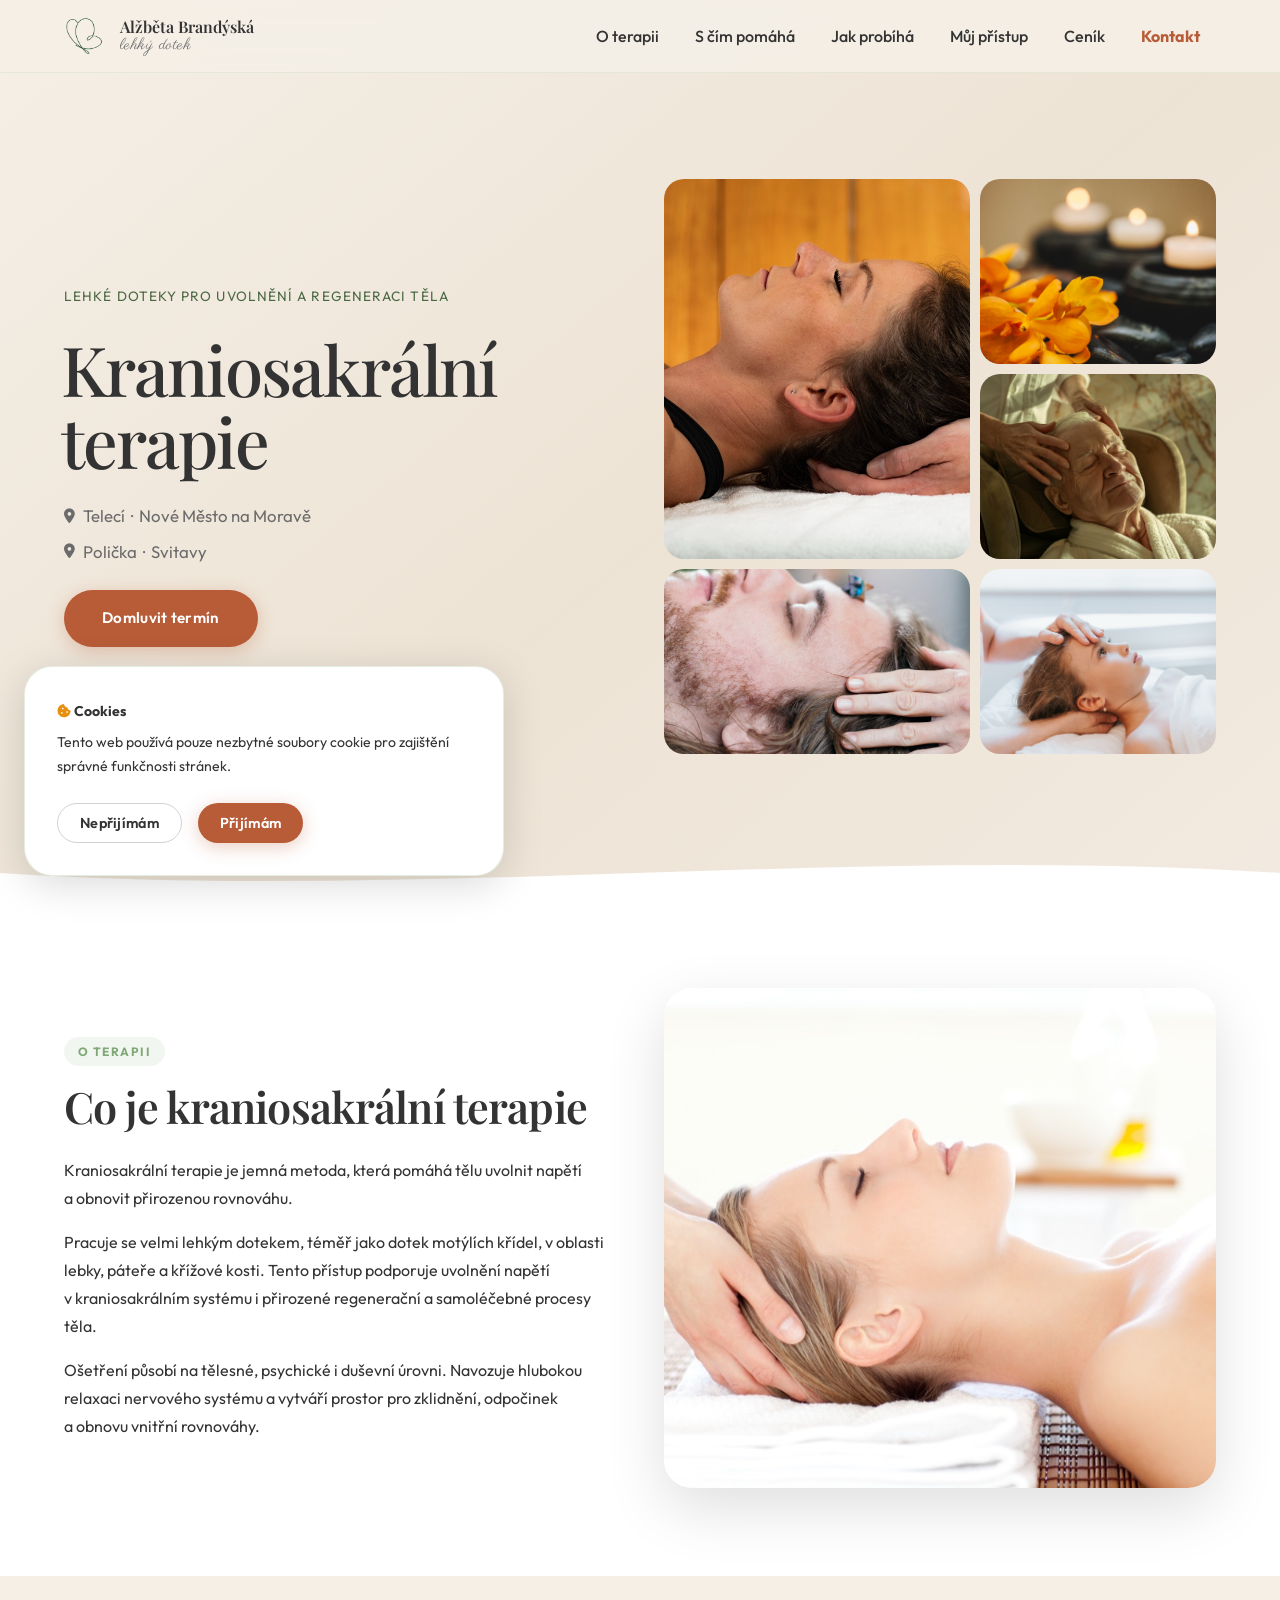
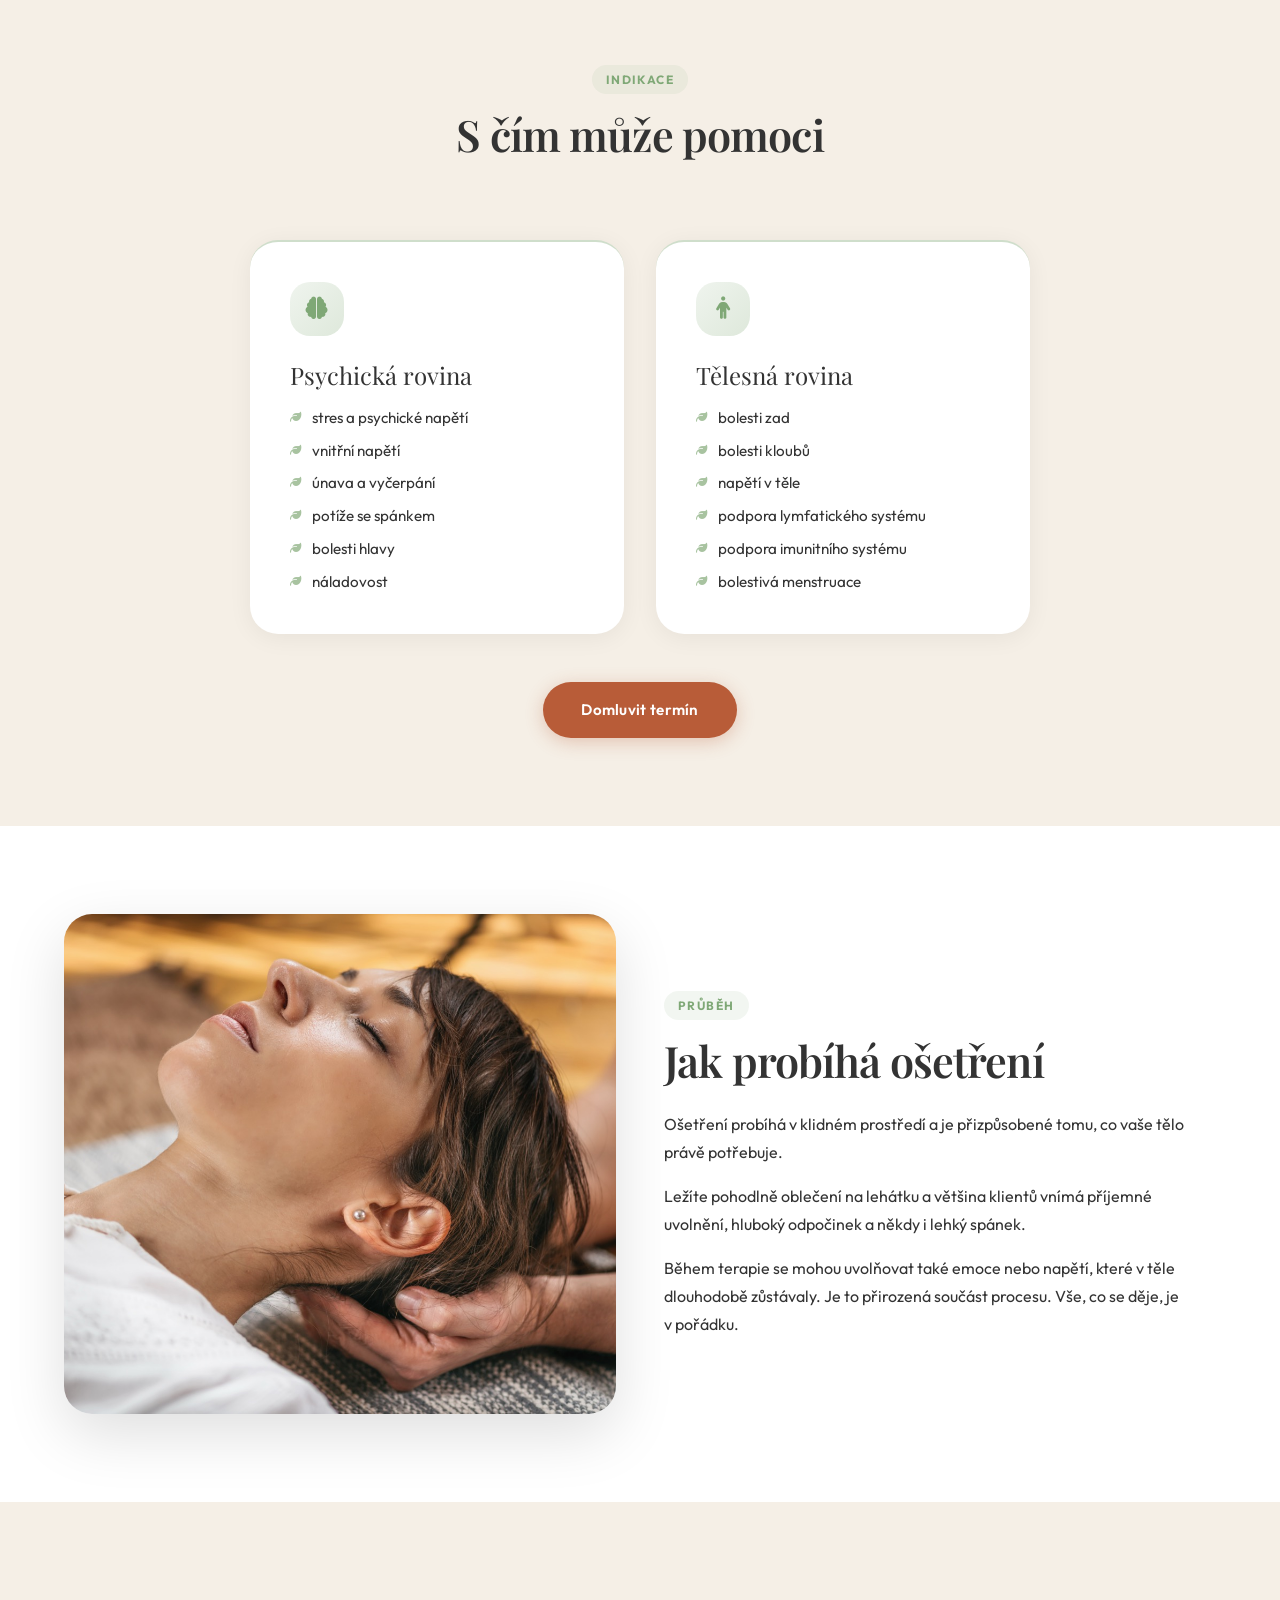
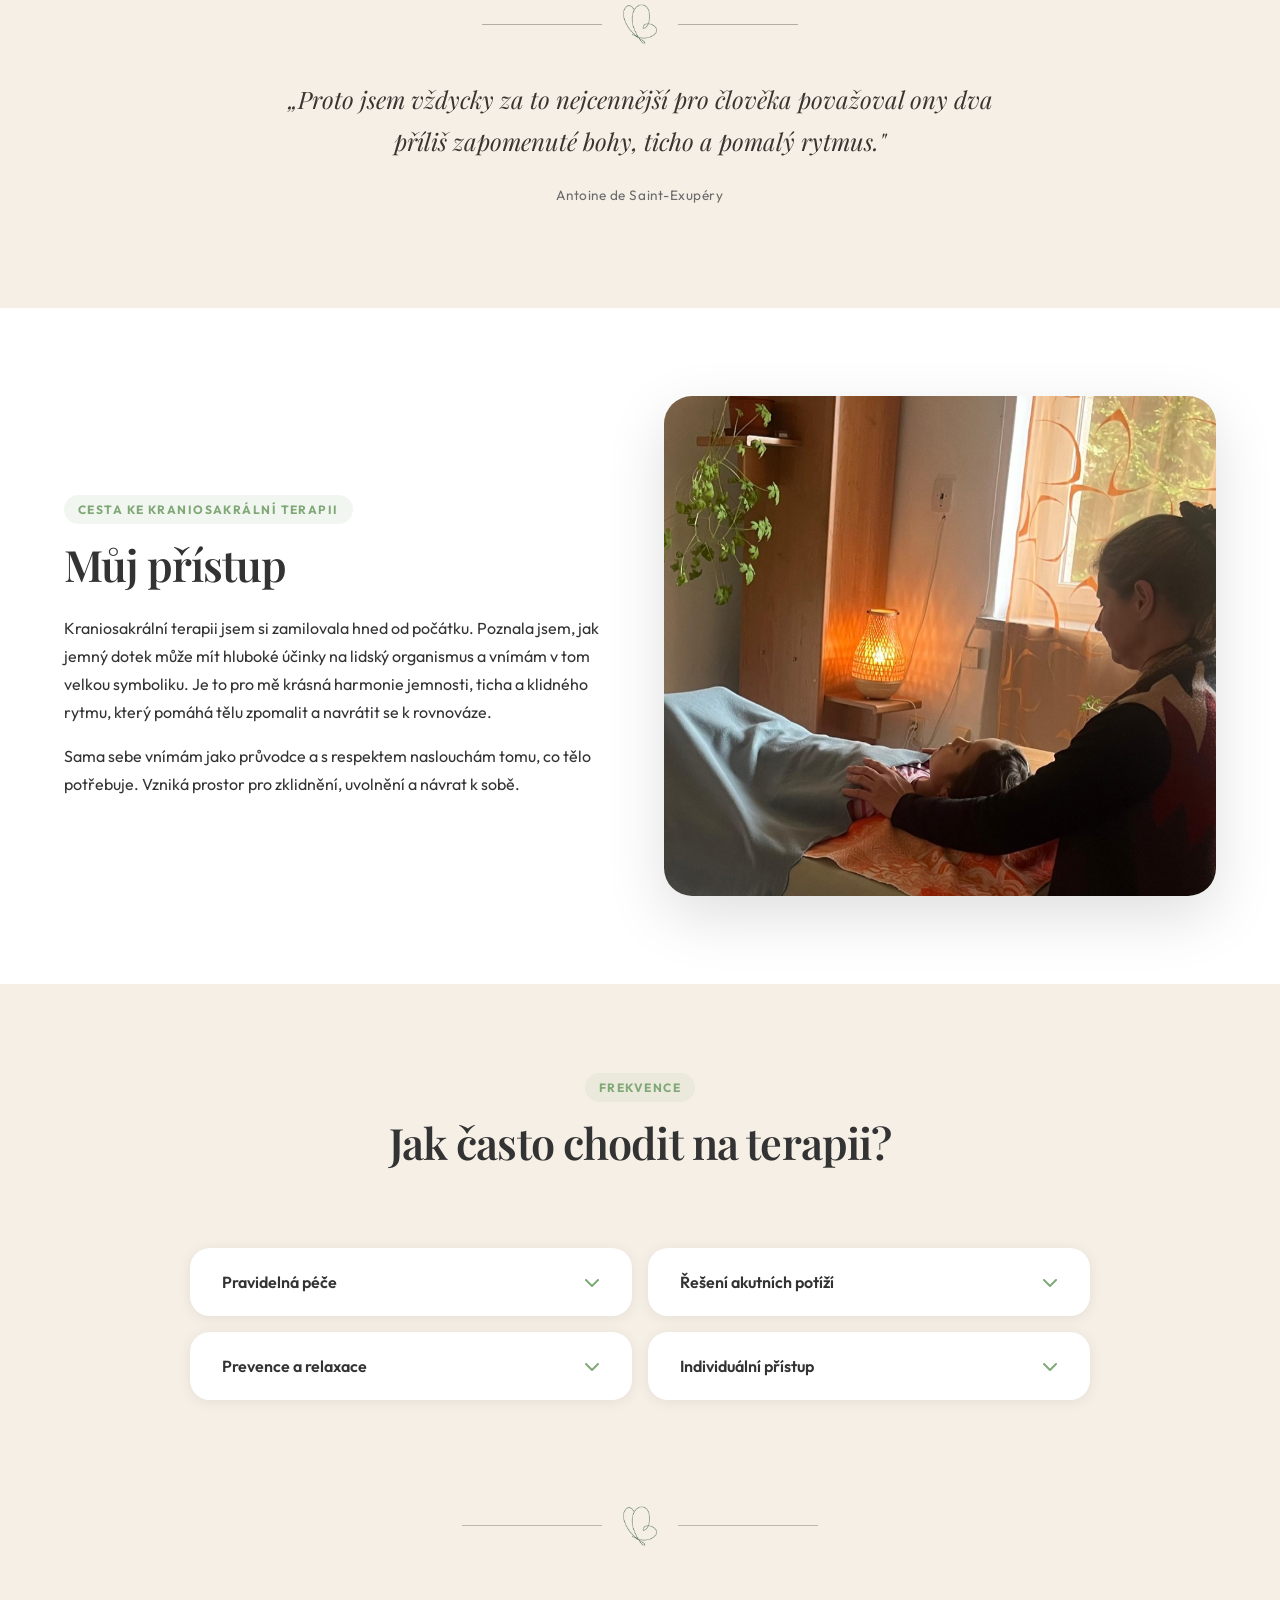
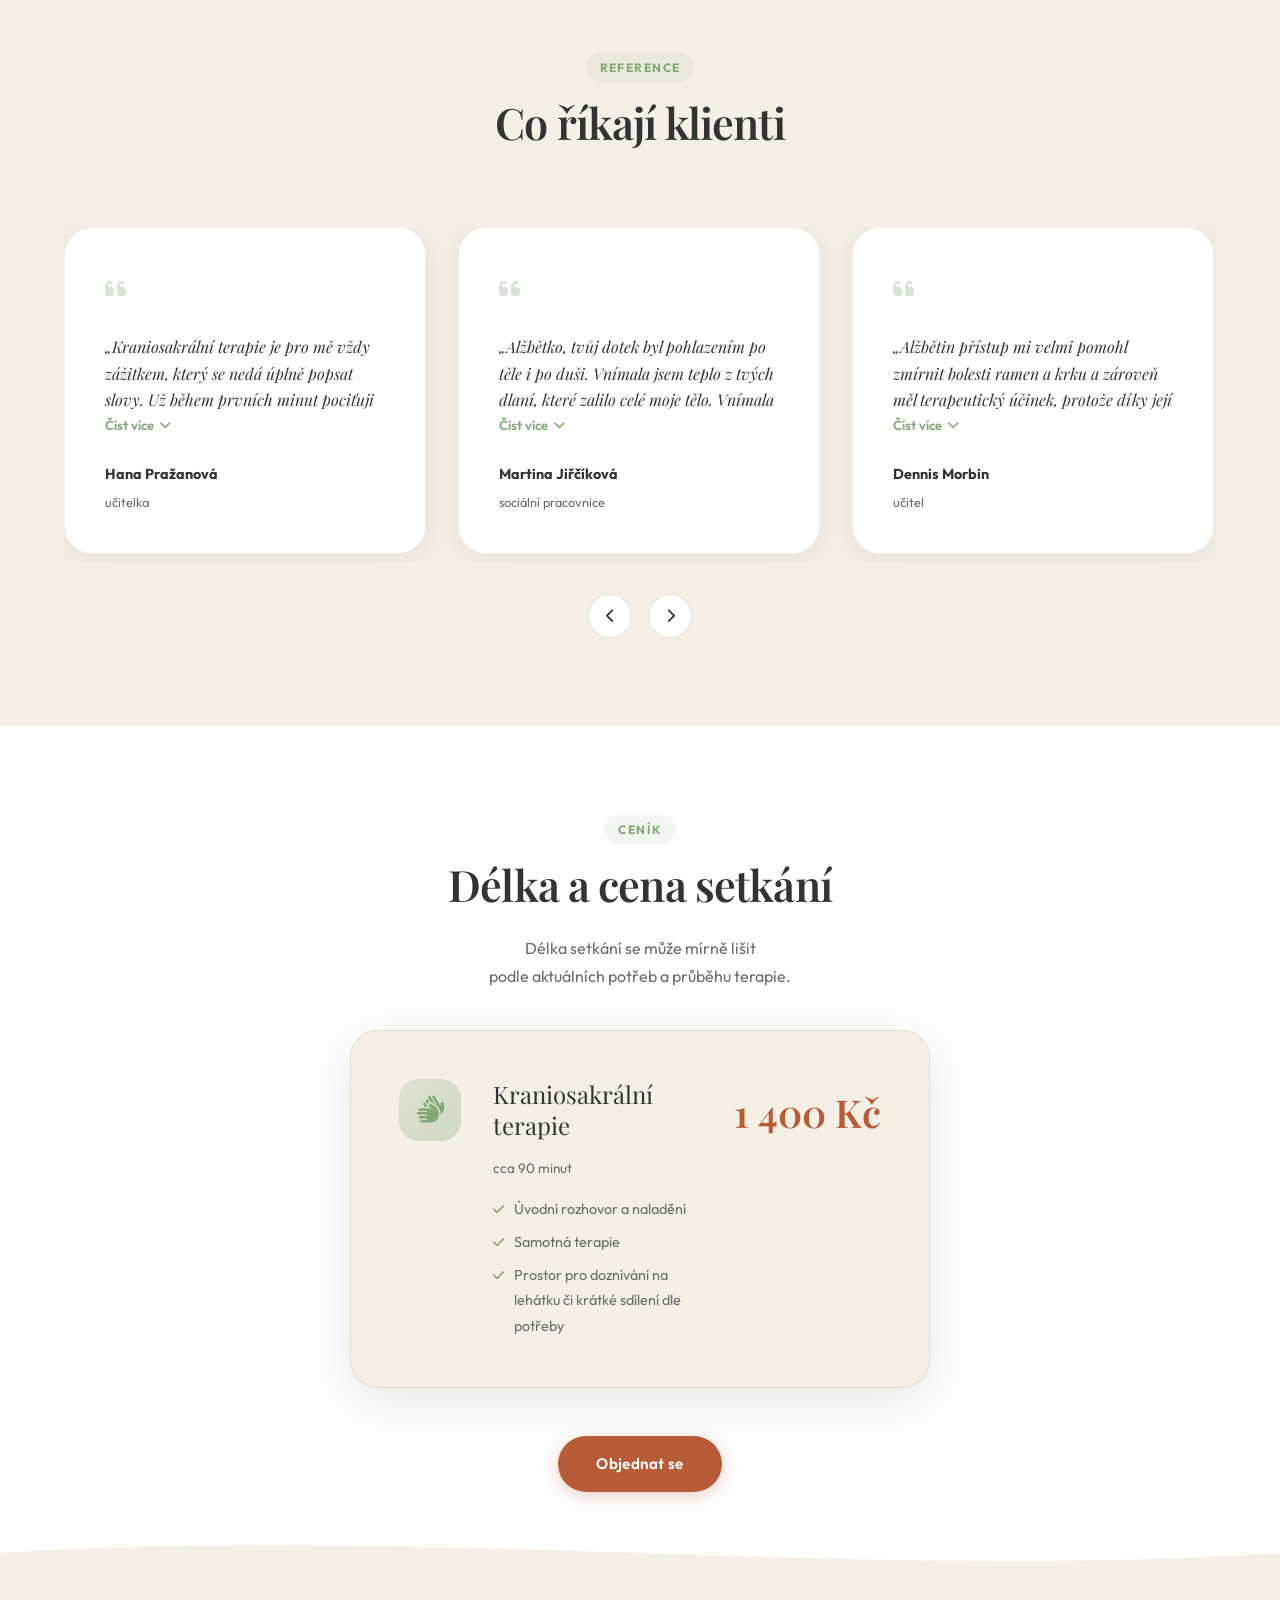
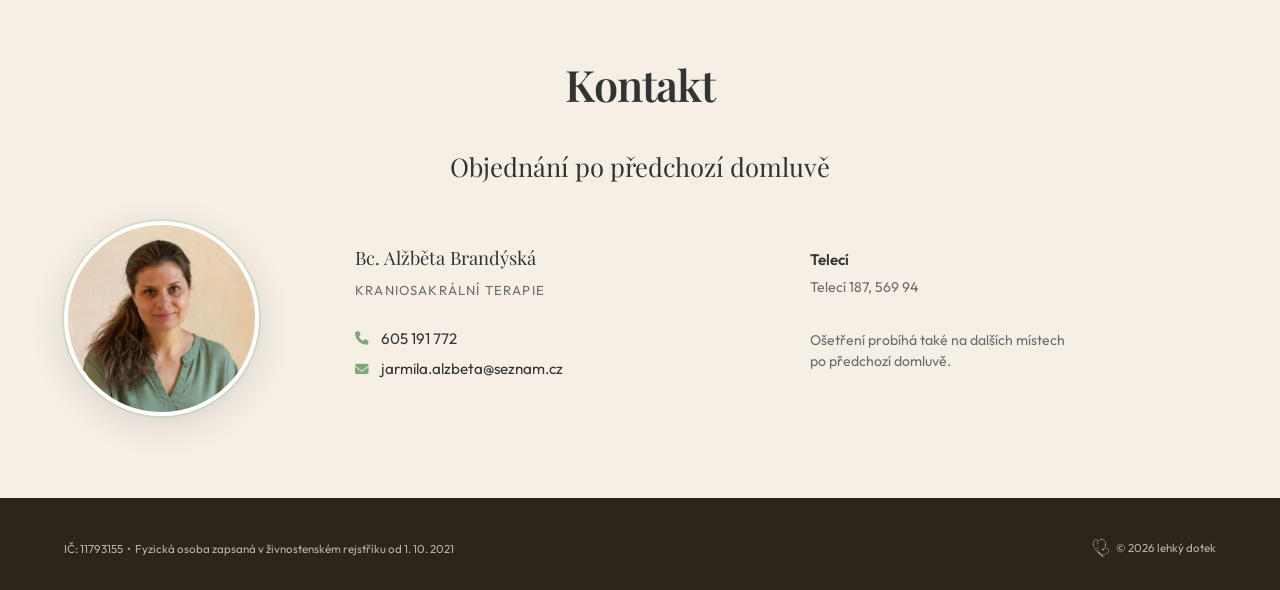
==== commit da236ee7: "Policka_svitavy" ====
--- a/index.html
+++ b/index.html
@@ -4,8 +4,8 @@
   <meta charset="UTF-8">
   <meta name="viewport" content="width=device-width, initial-scale=1.0">
 
-  <title>Kraniosakrální terapie – Alžběta Brandýská | Telecí a&nbsp;Nové Město na&nbsp;Moravě</title>
-  <meta name="description" content="Kraniosakrální terapie v&nbsp;Telecím a&nbsp;Novém Městě na&nbsp;Moravě. Lehké doteky pro uvolnění a&nbsp;regeneraci těla. Objednejte se k&nbsp;Alžbětě Brandýské.">
+  <title>Kraniosakrální terapie – Alžběta Brandýská | Telecí, Nové Město na&nbsp;Moravě, Polička, Svitavy</title>
+  <meta name="description" content="Kraniosakrální terapie v&nbsp;Telecím, Novém Městě na&nbsp;Moravě, Poličce a&nbsp;Svitavách. Lehké doteky pro uvolnění a&nbsp;regeneraci těla. Objednejte se k&nbsp;Alžbětě Brandýské.">
   <meta name="robots" content="noindex, nofollow">
   <link rel="canonical" href="https://lehkydotek.cz/">
 
@@ -13,7 +13,7 @@
   <meta property="og:type"        content="website">
   <meta property="og:url"         content="https://lehkydotek.cz/">
   <meta property="og:title"       content="Kraniosakrální terapie – Alžběta Brandýská">
-  <meta property="og:description" content="Lehké doteky pro uvolnění a&nbsp;regeneraci těla. Telecí a&nbsp;Nové Město na&nbsp;Moravě.">
+  <meta property="og:description" content="Lehké doteky pro uvolnění a&nbsp;regeneraci těla. Telecí, Nové Město na&nbsp;Moravě, Polička a&nbsp;Svitavy.">
   <meta property="og:image"       content="https://lehkydotek.cz/obrazky/hero/hero_osetreni.jpg">
   <meta property="og:locale"      content="cs_CZ">
   <meta property="og:site_name"   content="Kraniosakrální terapie – Alžběta Brandýská">
@@ -41,7 +41,7 @@
     "@context": "https://schema.org",
     "@type": "LocalBusiness",
     "name": "Kraniosakrální terapie – Alžběta Brandýská",
-    "description": "Kraniosakrální terapie v Telecím a Novém Městě na Moravě.",
+    "description": "Kraniosakrální terapie v Telecím, Novém Městě na Moravě, Poličce a Svitavách.",
     "url": "https://lehkydotek.cz/",
     "telephone": "+420605191772",
     "email": "jarmila.alzbeta@seznam.cz",
@@ -59,6 +59,16 @@
         "streetAddress": "Palackého náměstí 33",
         "postalCode": "592 31",
         "addressLocality": "Nové Město na Moravě",
+        "addressCountry": "CZ"
+      },
+      {
+        "@type": "PostalAddress",
+        "addressLocality": "Polička",
+        "addressCountry": "CZ"
+      },
+      {
+        "@type": "PostalAddress",
+        "addressLocality": "Svitavy",
         "addressCountry": "CZ"
       }
     ],
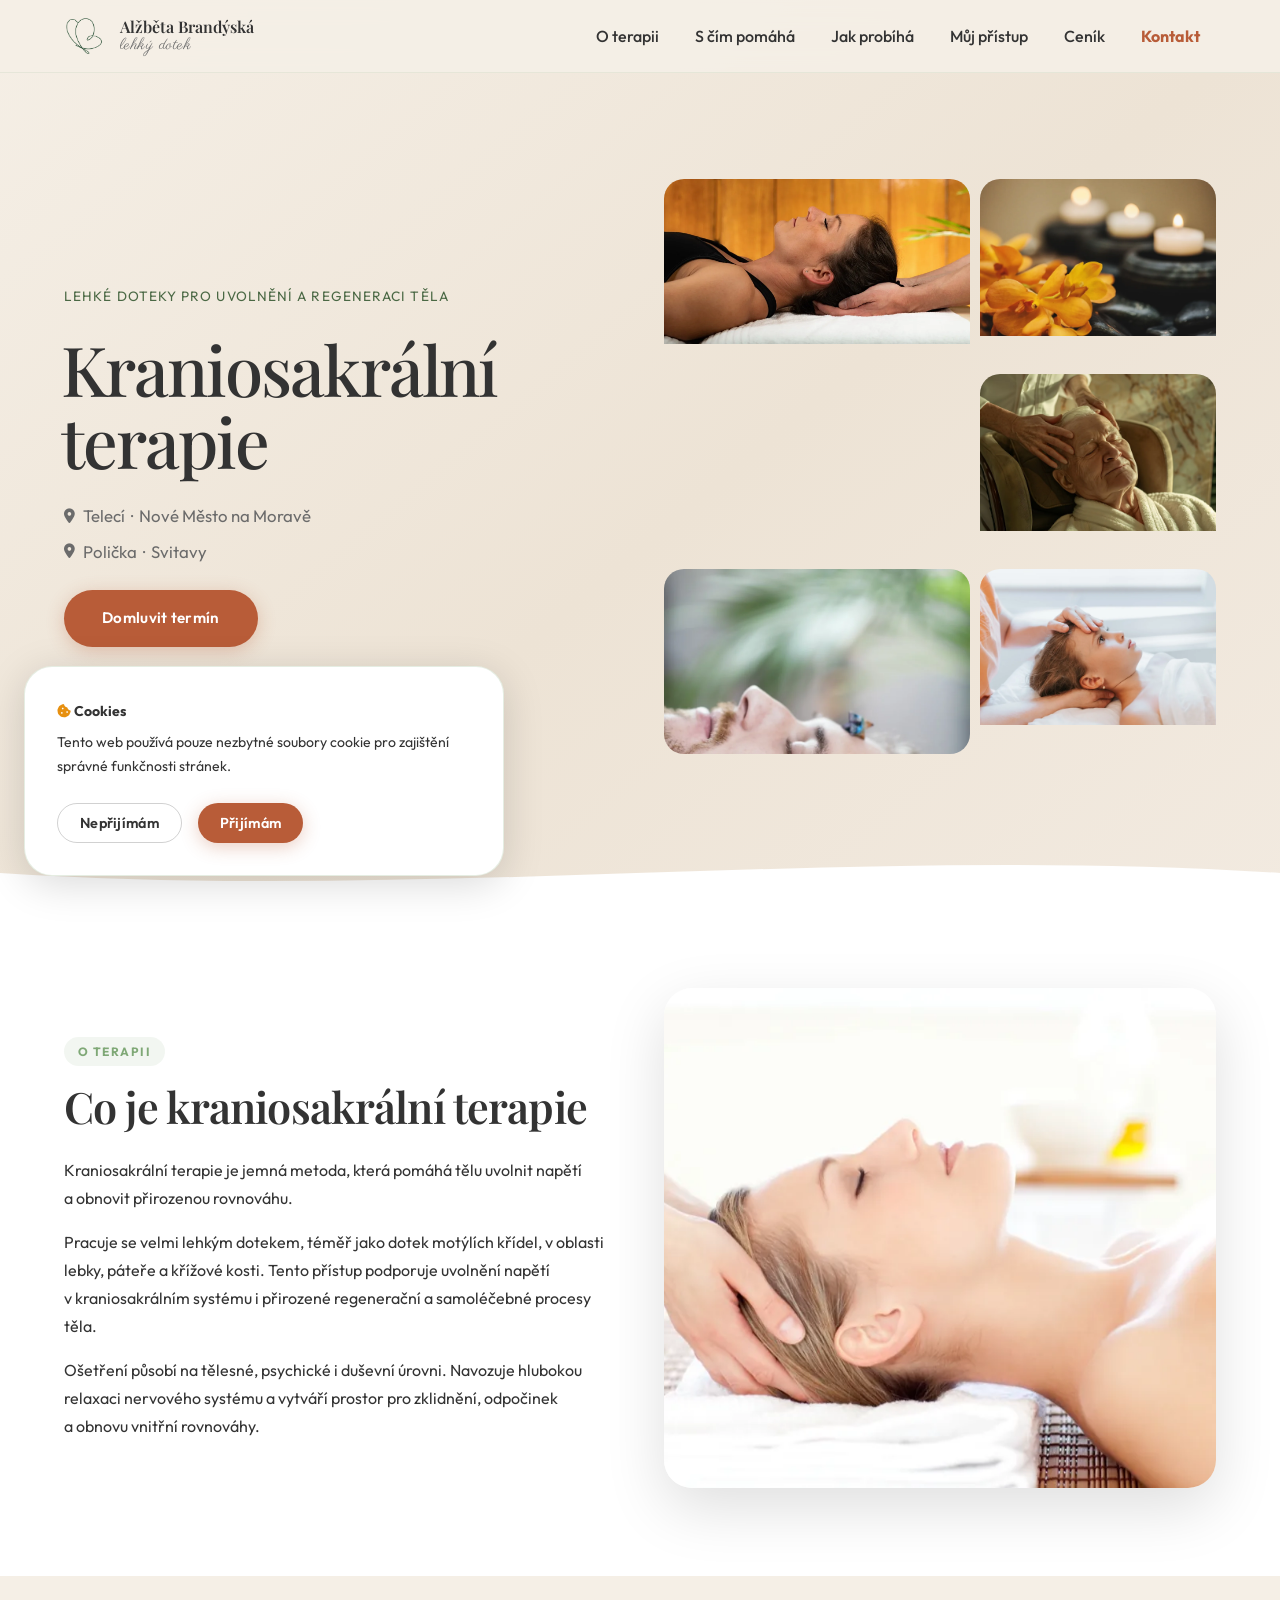
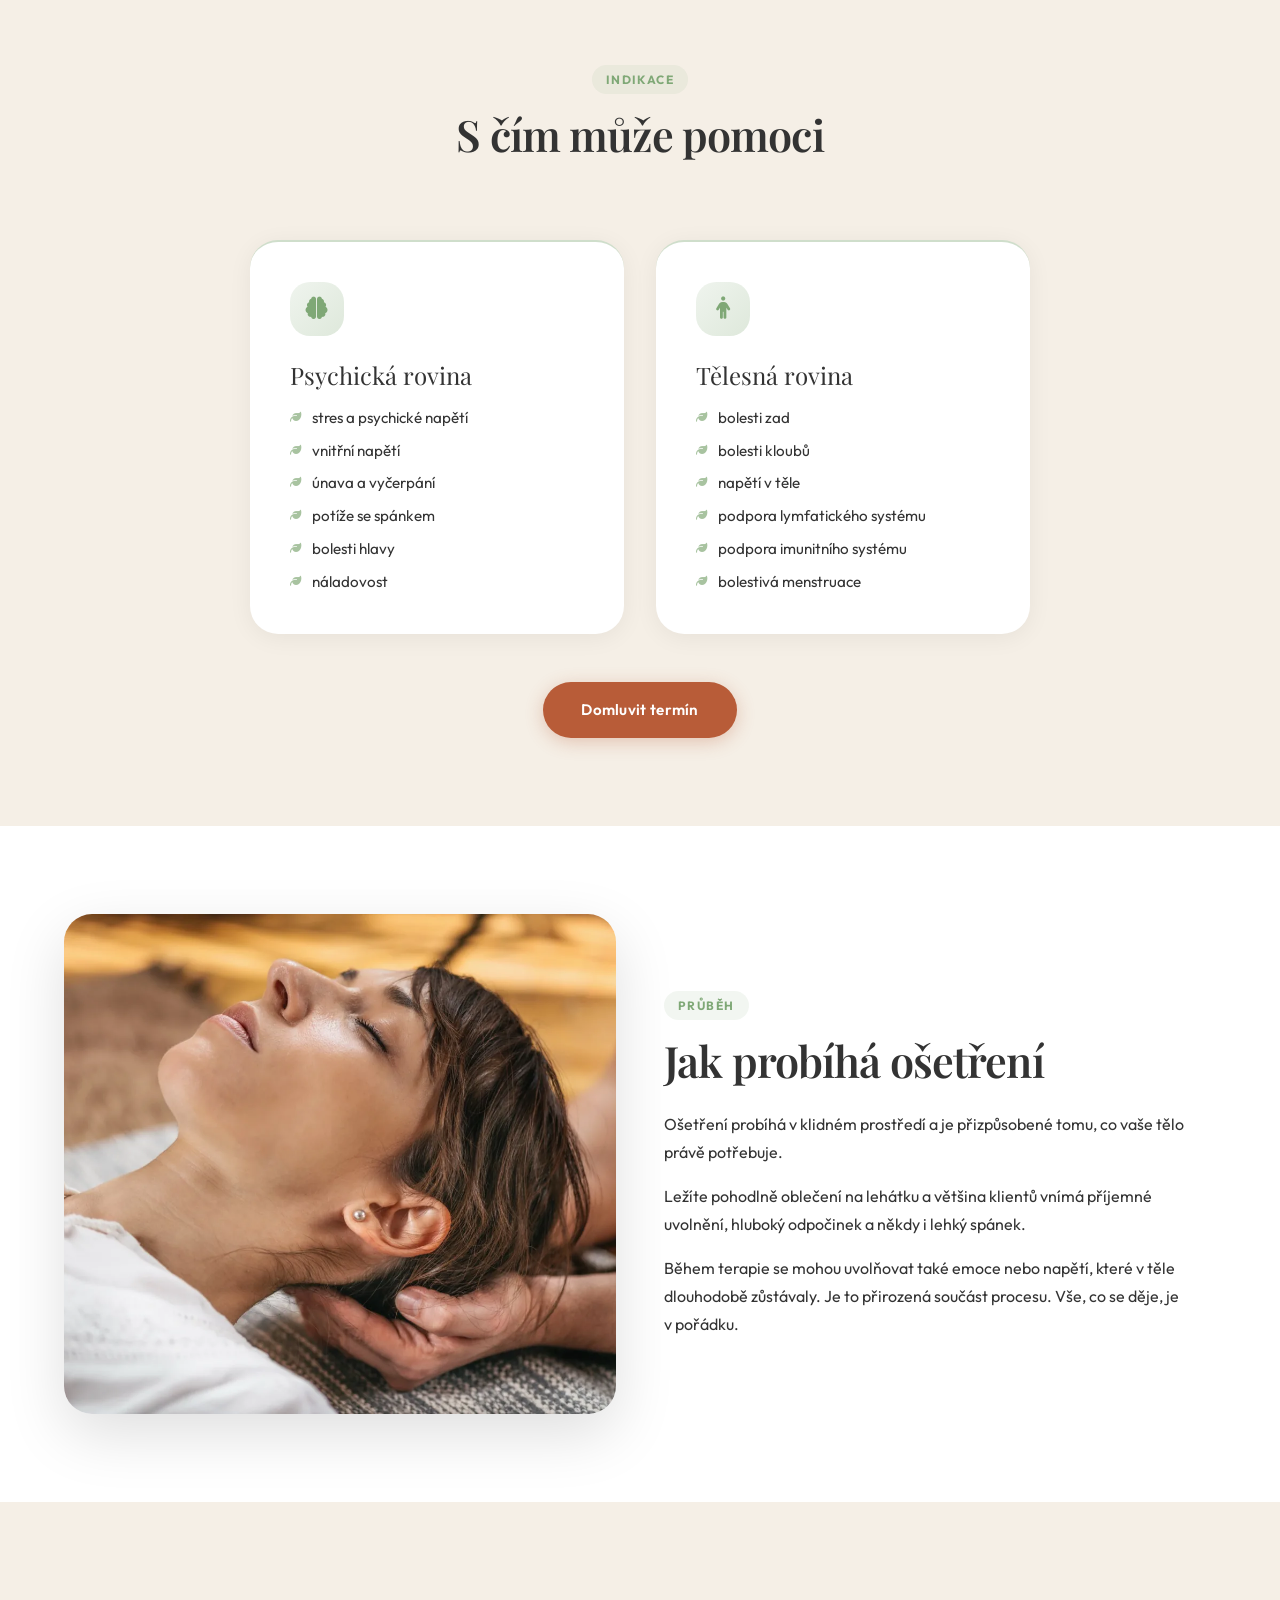
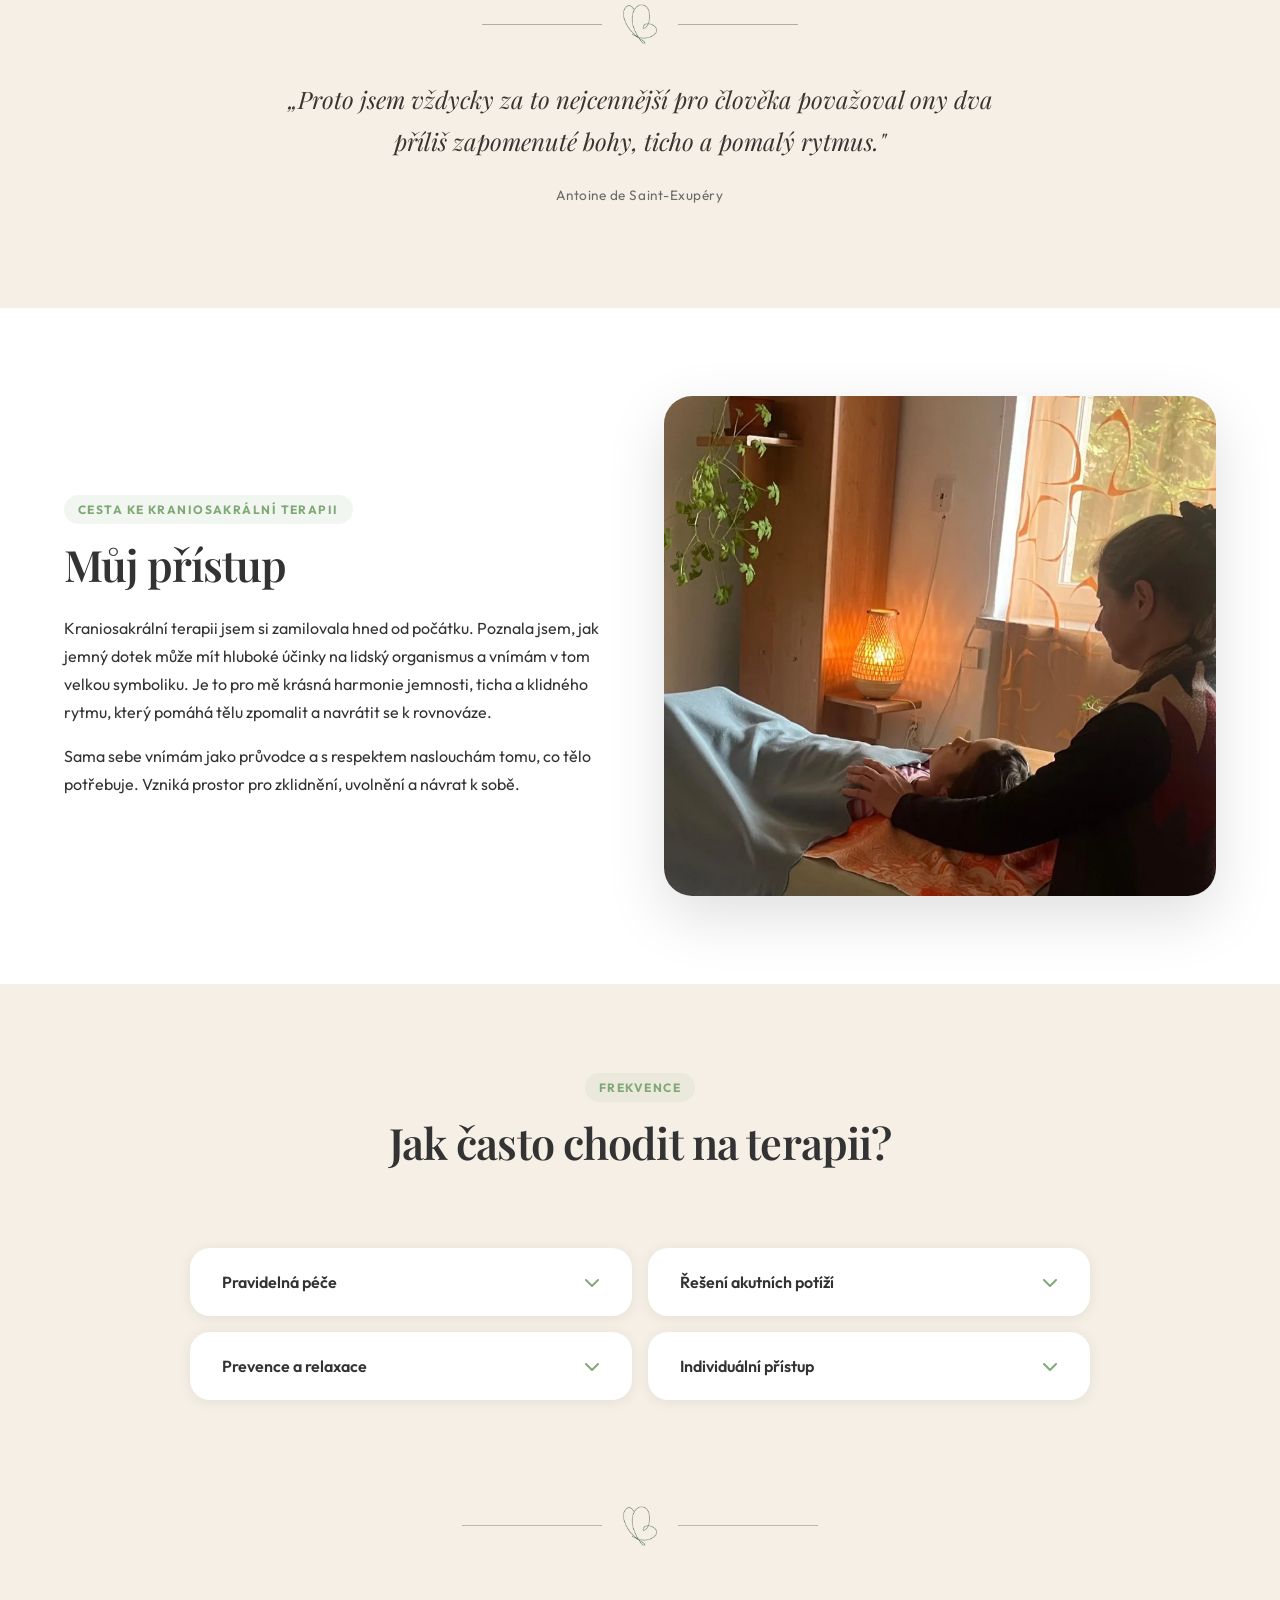
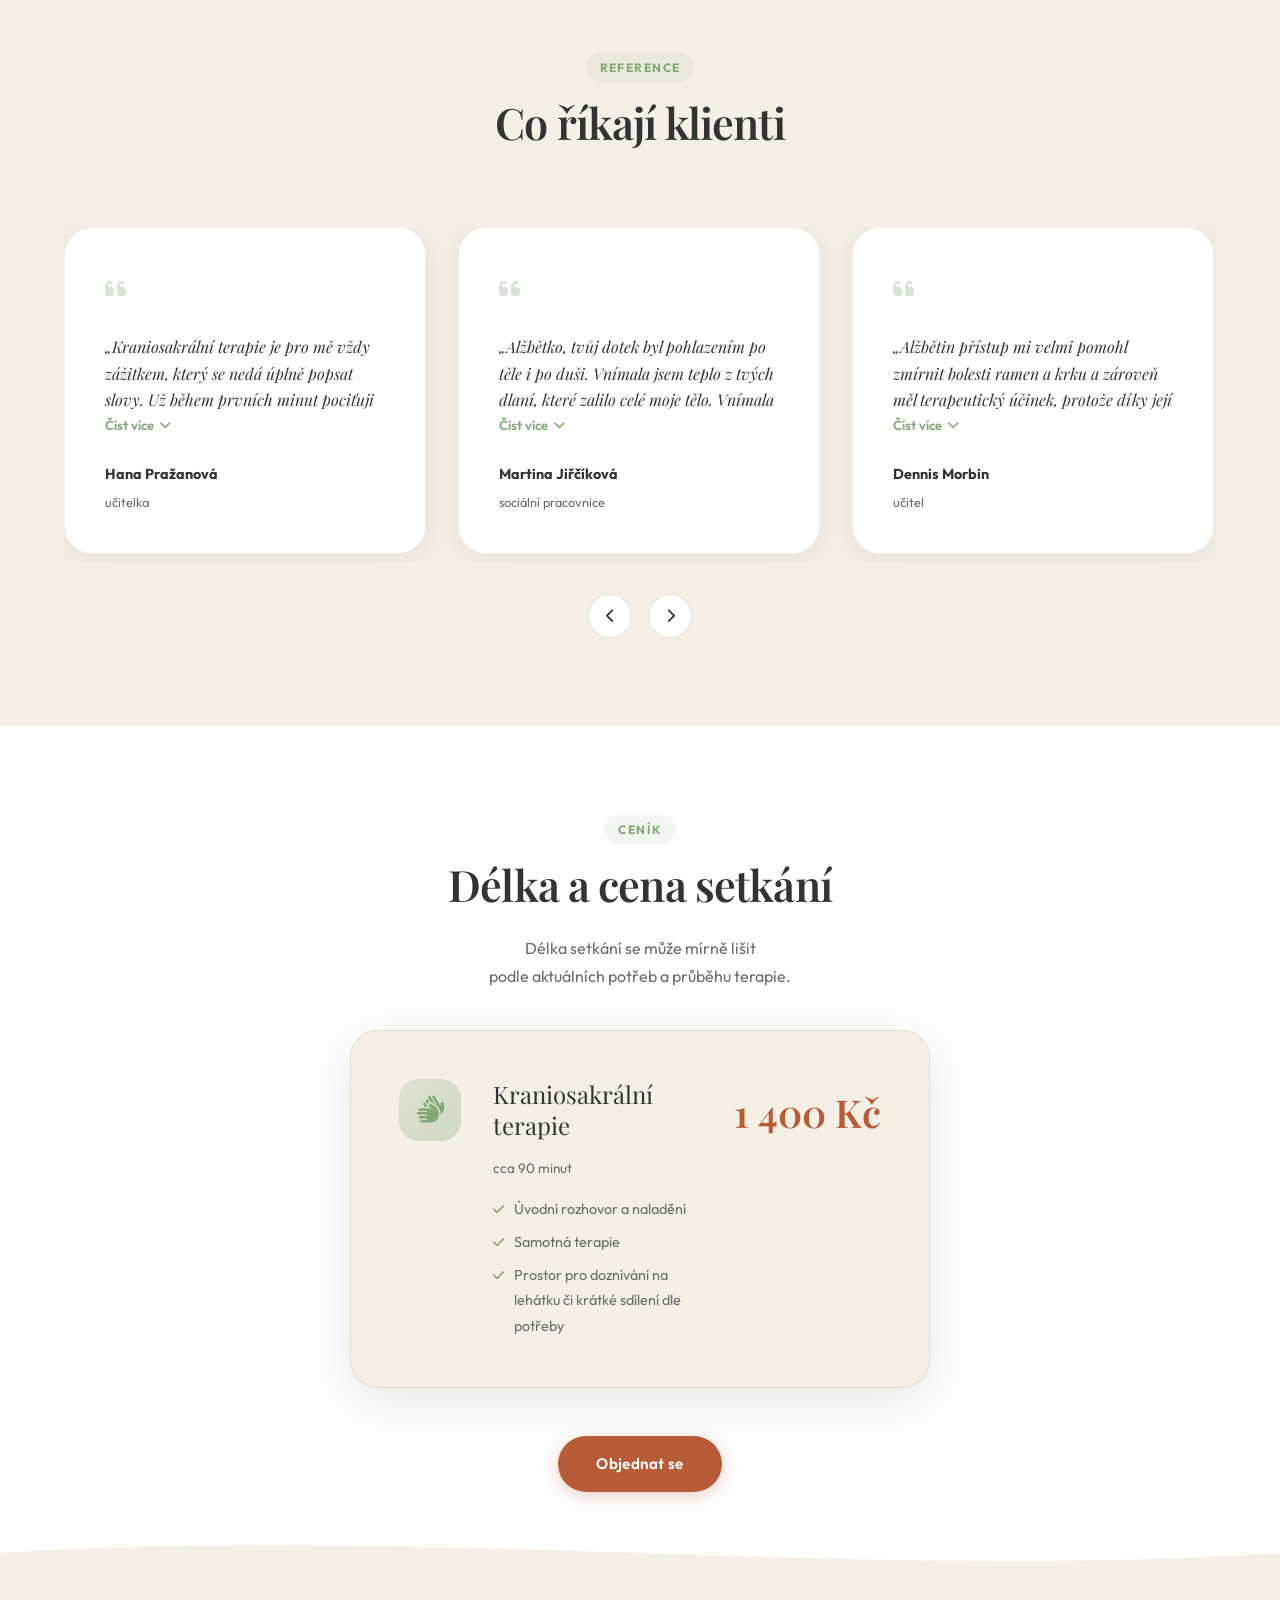
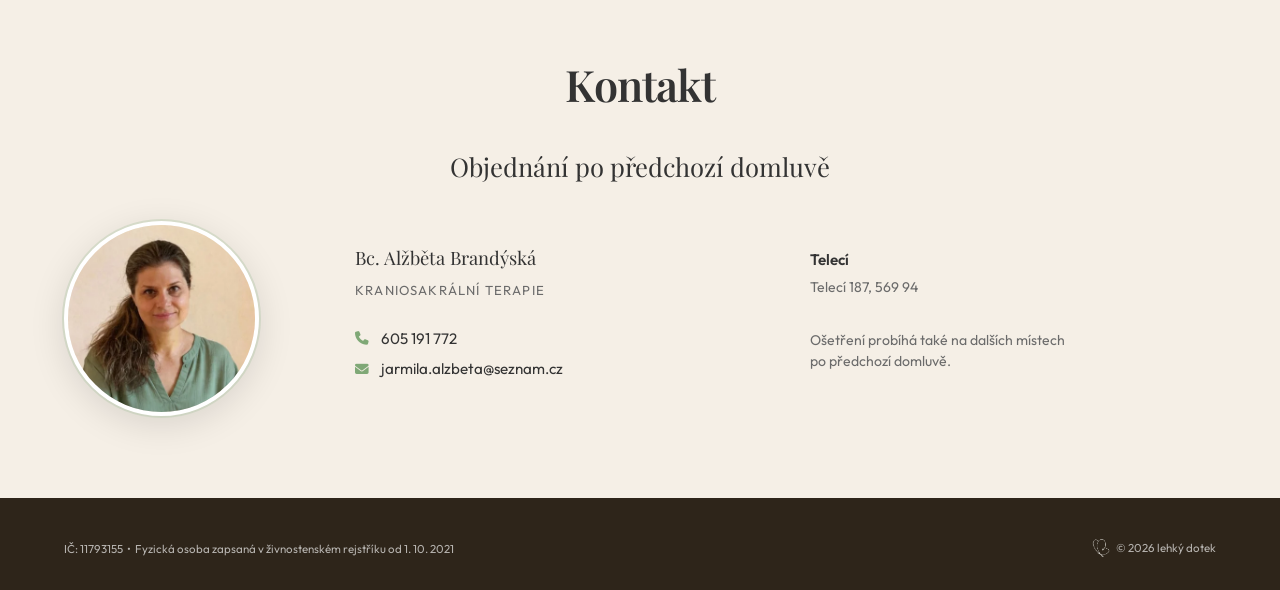
==== commit 20b86f93: "verze19_6_26" ====
--- a/index.html
+++ b/index.html
@@ -4,7 +4,7 @@
   <meta charset="UTF-8">
   <meta name="viewport" content="width=device-width, initial-scale=1.0">
 
-  <title>Kraniosakrální terapie – Alžběta Brandýská | Telecí, Nové Město na&nbsp;Moravě, Polička, Svitavy</title>
+  <title>Kraniosakrální terapie – Telecí, Svitavy, Polička, Nové Město na Moravě</title>
   <meta name="description" content="Kraniosakrální terapie v&nbsp;Telecím, Novém Městě na&nbsp;Moravě, Poličce a&nbsp;Svitavách. Lehké doteky pro uvolnění a&nbsp;regeneraci těla. Objednejte se k&nbsp;Alžbětě Brandýské.">
   <meta name="robots" content="noindex, nofollow">
   <link rel="canonical" href="https://lehkydotek.cz/">
@@ -22,6 +22,7 @@
   <link rel="icon" href="favicon.svg?v=2" type="image/svg+xml">
 
   <!-- Fonts -->
+  <link rel="preload" as="image" href="obrazky/hero/hero_osetreni.webp" type="image/webp">
   <link rel="preconnect" href="https://fonts.googleapis.com">
   <link rel="preconnect" href="https://fonts.gstatic.com" crossorigin>
   <link href="https://fonts.googleapis.com/css2?family=Cormorant+Garamond:ital,wght@1,300;1,400&family=Outfit:wght@300;400;500;600;700&family=Parisienne&family=Playfair+Display:ital,wght@0,400;0,500;0,600;1,400&display=swap" rel="stylesheet">
@@ -167,30 +168,45 @@
         <!-- Photo collage -->
         <div class="collage" role="img" aria-label="Fotografie z kraniosakrální terapie">
           <div class="c-item c-big">
-            <img class="c-img"
-                 src="obrazky/hero/hero_osetreni.jpg"
-                 alt="Ruce terapeuta při práci s krční páteří"
-                 fetchpriority="high">
+            <picture>
+              <source srcset="obrazky/hero/hero_osetreni.webp" type="image/webp">
+              <img class="c-img"
+                   src="obrazky/hero/hero_osetreni.jpg"
+                   alt="Ruce terapeuta při práci s krční páteří"
+                   fetchpriority="high">
+            </picture>
           </div>
           <div class="c-item">
-            <img class="c-img"
-                 src="obrazky/hero/hero_svicky.jpg"
-                 alt="Klidné prostředí s kameny a svíčkami">
+            <picture>
+              <source srcset="obrazky/hero/hero_svicky.webp" type="image/webp">
+              <img class="c-img"
+                   src="obrazky/hero/hero_svicky.jpg"
+                   alt="Klidné prostředí s kameny a svíčkami">
+            </picture>
           </div>
           <div class="c-item">
-            <img class="c-img"
-                 src="obrazky/hero/hero_masaz.jpg"
-                 alt="Žena při ošetření hlavy v klidném prostředí">
+            <picture>
+              <source srcset="obrazky/hero/hero_masaz.webp" type="image/webp">
+              <img class="c-img"
+                   src="obrazky/hero/hero_masaz.jpg"
+                   alt="Žena při ošetření hlavy v klidném prostředí">
+            </picture>
           </div>
           <div class="c-item c4">
-            <img class="c-img" loading="lazy"
-                 src="obrazky/hero/hero_kameny.jpg"
-                 alt="Přírodní kameny a rostliny – detail">
+            <picture>
+              <source srcset="obrazky/hero/hero_kameny.webp" type="image/webp">
+              <img class="c-img" loading="lazy"
+                   src="obrazky/hero/hero_kameny.jpg"
+                   alt="Přírodní kameny a rostliny – detail">
+            </picture>
           </div>
           <div class="c-item c5">
-            <img class="c-img" loading="lazy"
-                 src="obrazky/hero/hero_dite.jpg"
-                 alt="Ošetření dítěte kraniosakrální terapií">
+            <picture>
+              <source srcset="obrazky/hero/hero_dite.webp" type="image/webp">
+              <img class="c-img" loading="lazy"
+                   src="obrazky/hero/hero_dite.jpg"
+                   alt="Ošetření dítěte kraniosakrální terapií">
+            </picture>
           </div>
         </div>
 
@@ -217,10 +233,13 @@
           </div>
 
           <div class="img-col fade-up">
-            <img class="sec-img"
-                 src="obrazky/ostatni/kranio_osetreni.jpg"
-                 alt="Žena při kraniosakrálním ošetření – práce s hlavou"
-                 loading="lazy">
+            <picture>
+              <source srcset="obrazky/ostatni/kranio_osetreni.webp" type="image/webp">
+              <img class="sec-img"
+                   src="obrazky/ostatni/kranio_osetreni.jpg"
+                   alt="Žena při kraniosakrálním ošetření – práce s hlavou"
+                   loading="lazy">
+            </picture>
           </div>
 
         </div>
@@ -285,10 +304,13 @@
         <div class="two-col reverse">
 
           <div class="img-col fade-up">
-            <img class="sec-img"
-                 src="obrazky/ostatni/prubeh.jpg"
-                 alt="Kraniosakrální ošetření – průběh sezení"
-                 loading="lazy">
+            <picture>
+              <source srcset="obrazky/ostatni/prubeh.webp" type="image/webp">
+              <img class="sec-img"
+                   src="obrazky/ostatni/prubeh.jpg"
+                   alt="Kraniosakrální ošetření – průběh sezení"
+                   loading="lazy">
+            </picture>
           </div>
 
           <div class="text-col">
@@ -328,10 +350,13 @@
             <p>Sama sebe vnímám jako průvodce a&nbsp;s&nbsp;respektem naslouchám tomu, co tělo potřebuje. Vzniká prostor pro zklidnění, uvolnění a&nbsp;návrat k&nbsp;sobě.</p>
           </div>
           <div class="img-col fade-up">
-            <img class="sec-img"
-                 src="obrazky/ostatni/muj_pristup.jpg"
-                 alt="Alžběta Brandýská – kraniosakrální terapeutka"
-                 loading="lazy">
+            <picture>
+              <source srcset="obrazky/ostatni/muj_pristup.webp" type="image/webp">
+              <img class="sec-img"
+                   src="obrazky/ostatni/muj_pristup.jpg"
+                   alt="Alžběta Brandýská – kraniosakrální terapeutka"
+                   loading="lazy">
+            </picture>
           </div>
         </div>
 
@@ -593,10 +618,13 @@
 
           <!-- Blok 1: Fotka -->
           <div class="fc-block fc-person">
-            <img class="fc-portrait"
-                 src="obrazky/kontakt/portret.jpg"
-                 alt="Alžběta Brandýská"
-                 loading="lazy">
+            <picture>
+              <source srcset="obrazky/kontakt/portret.webp" type="image/webp">
+              <img class="fc-portrait"
+                   src="obrazky/kontakt/portret.jpg"
+                   alt="Alžběta Brandýská"
+                   loading="lazy">
+            </picture>
           </div>
 
           <!-- Blok 2: Jméno + kontakt -->
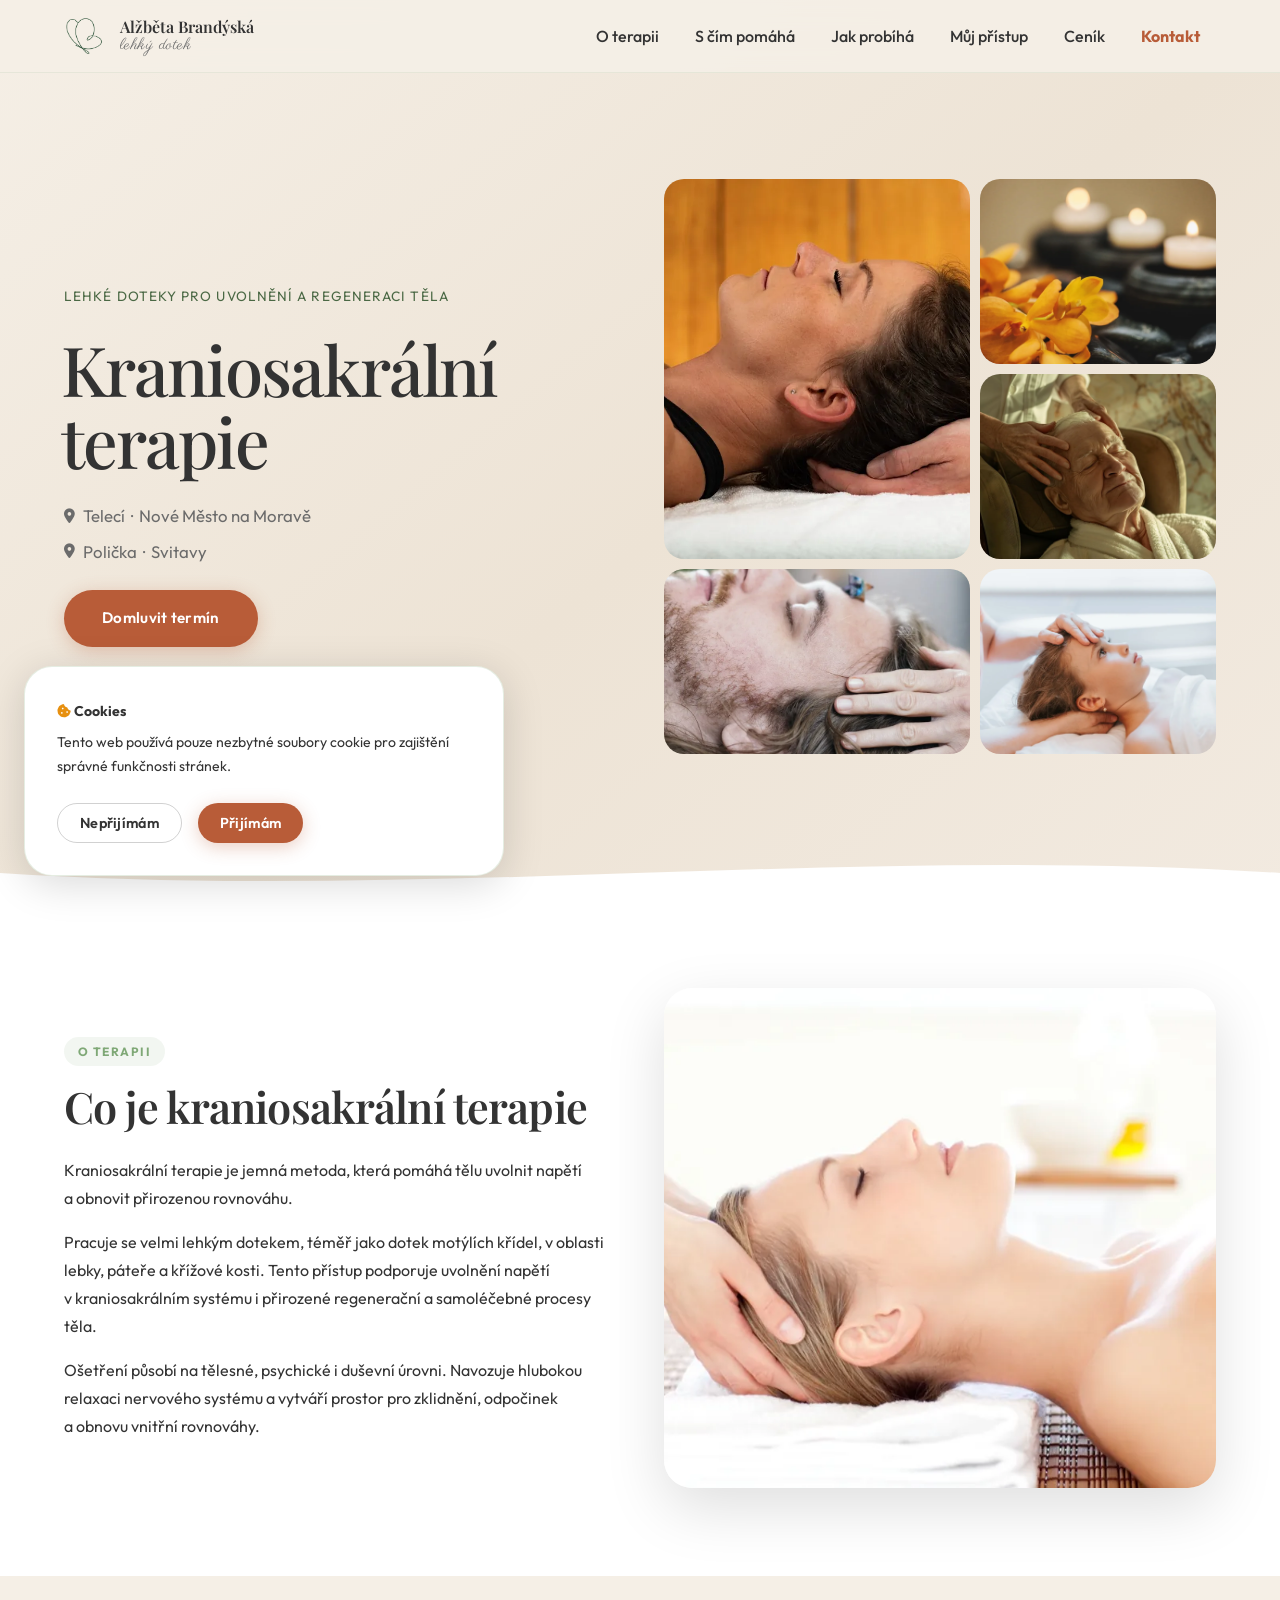
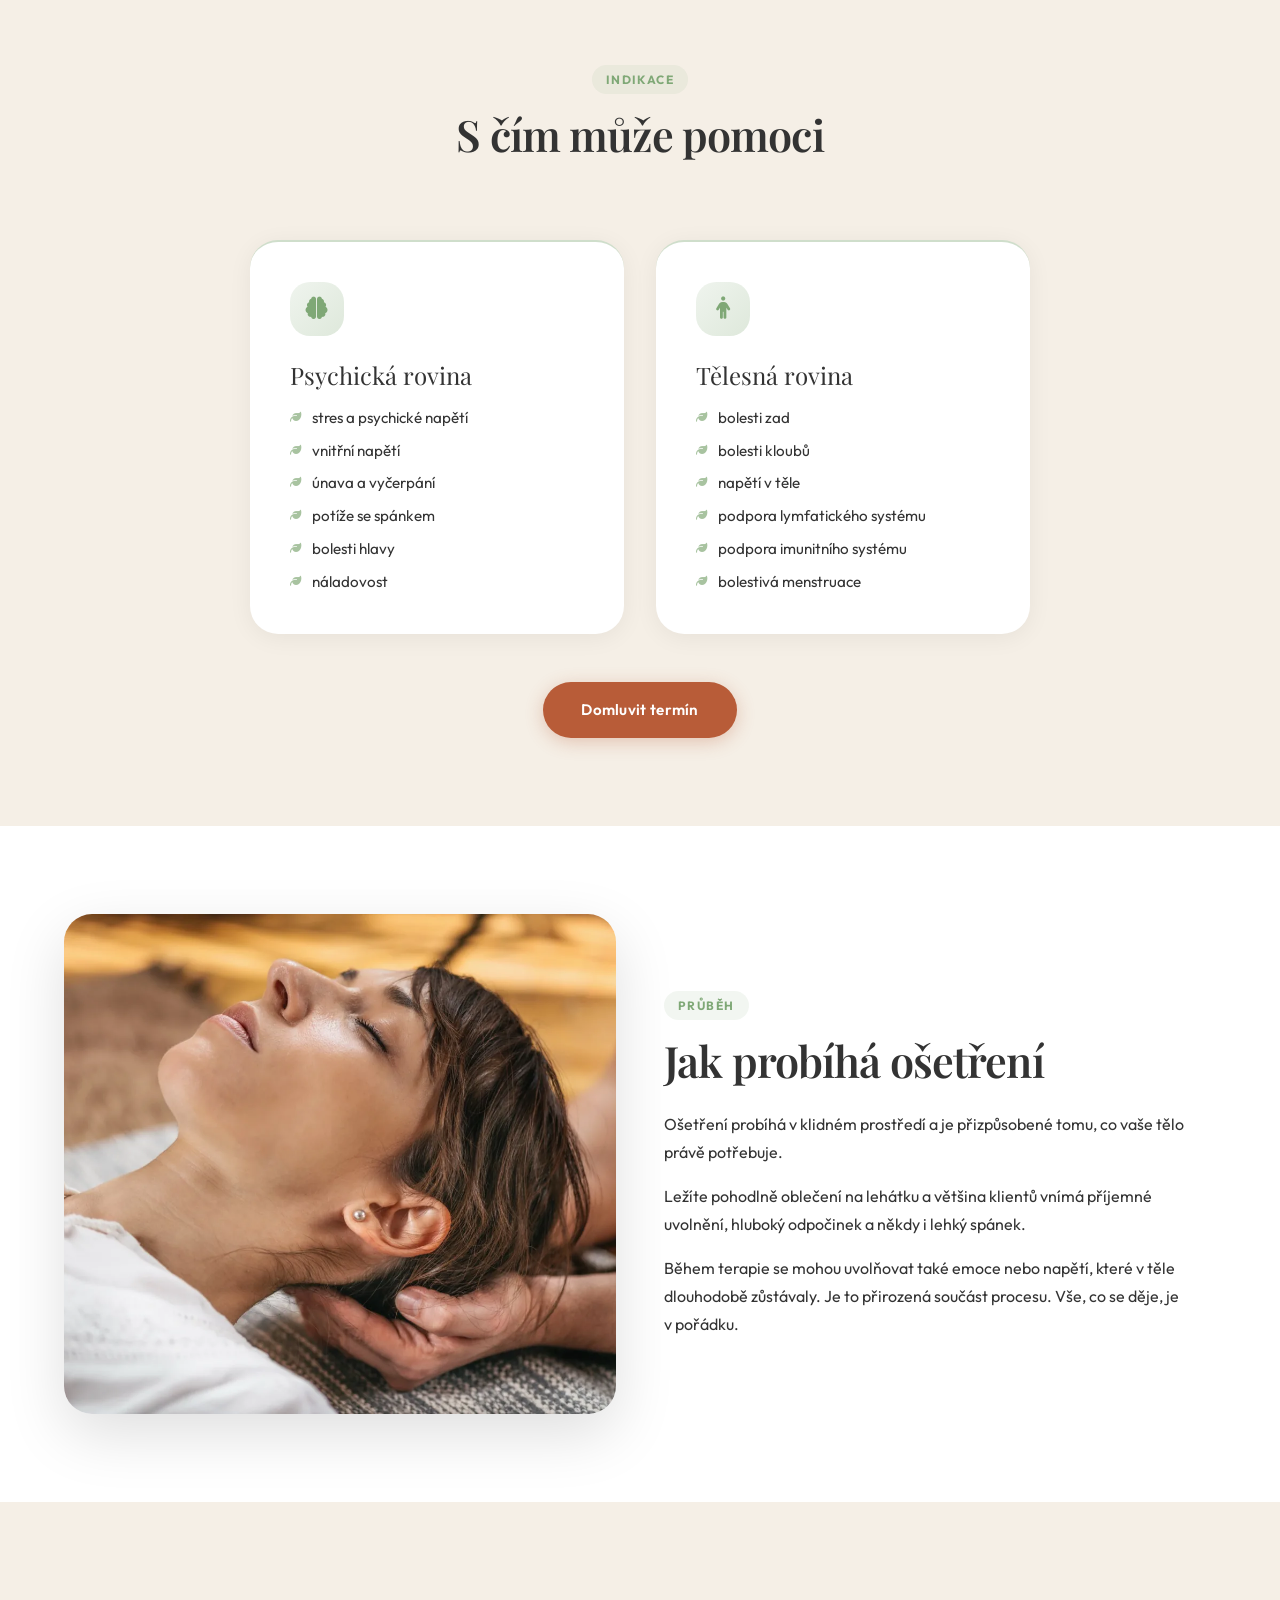
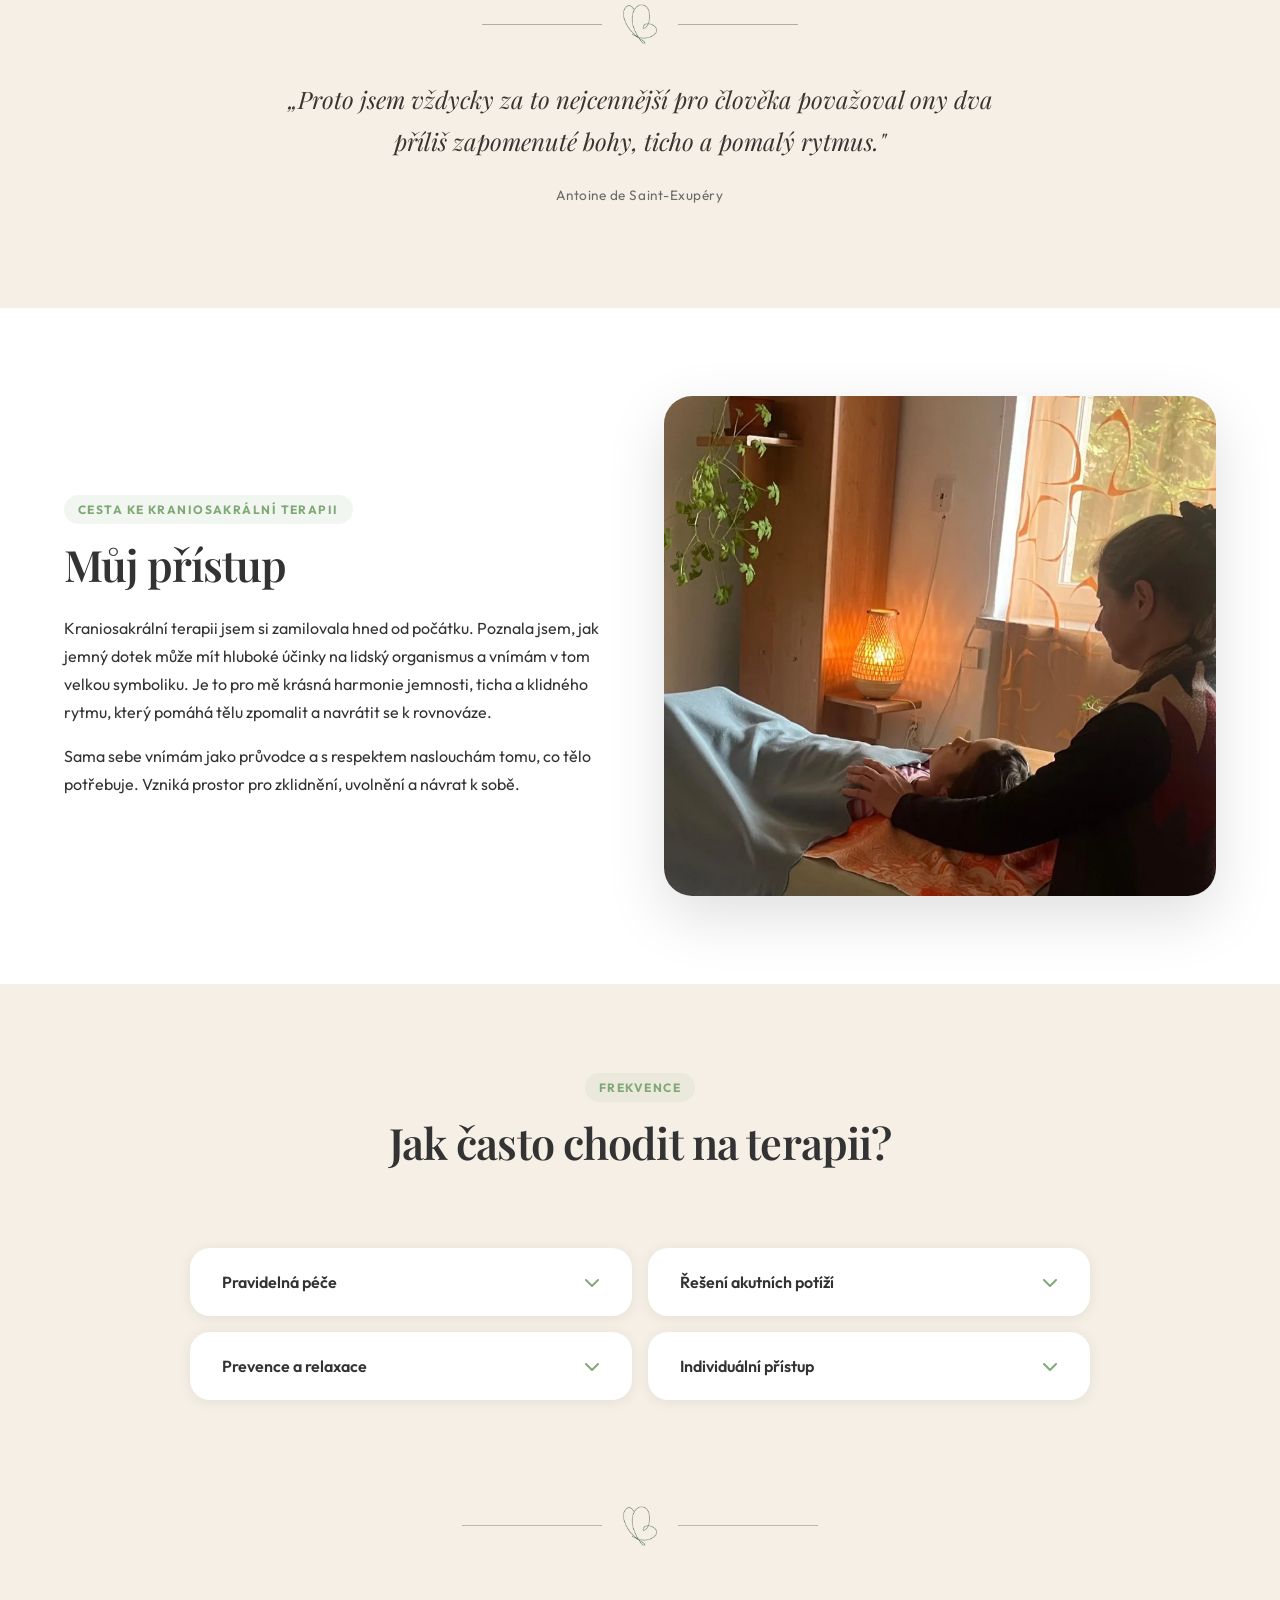
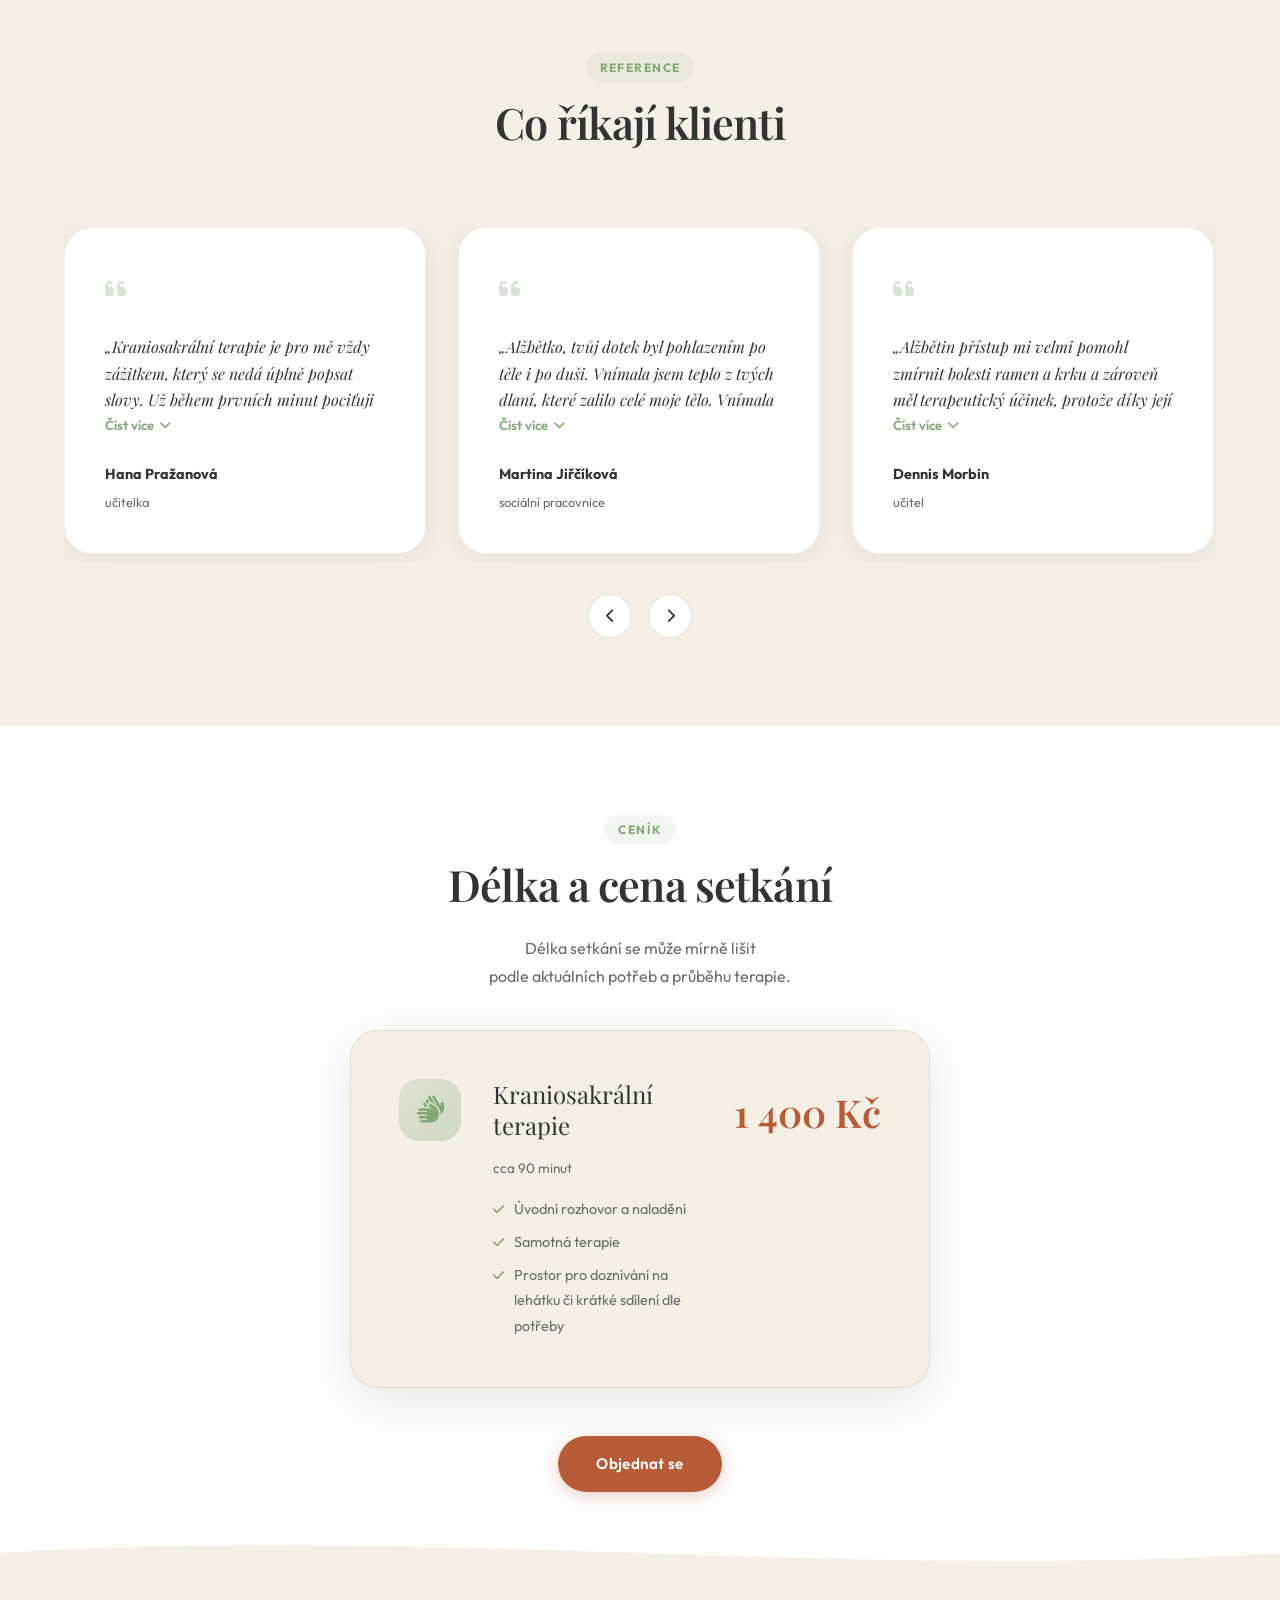
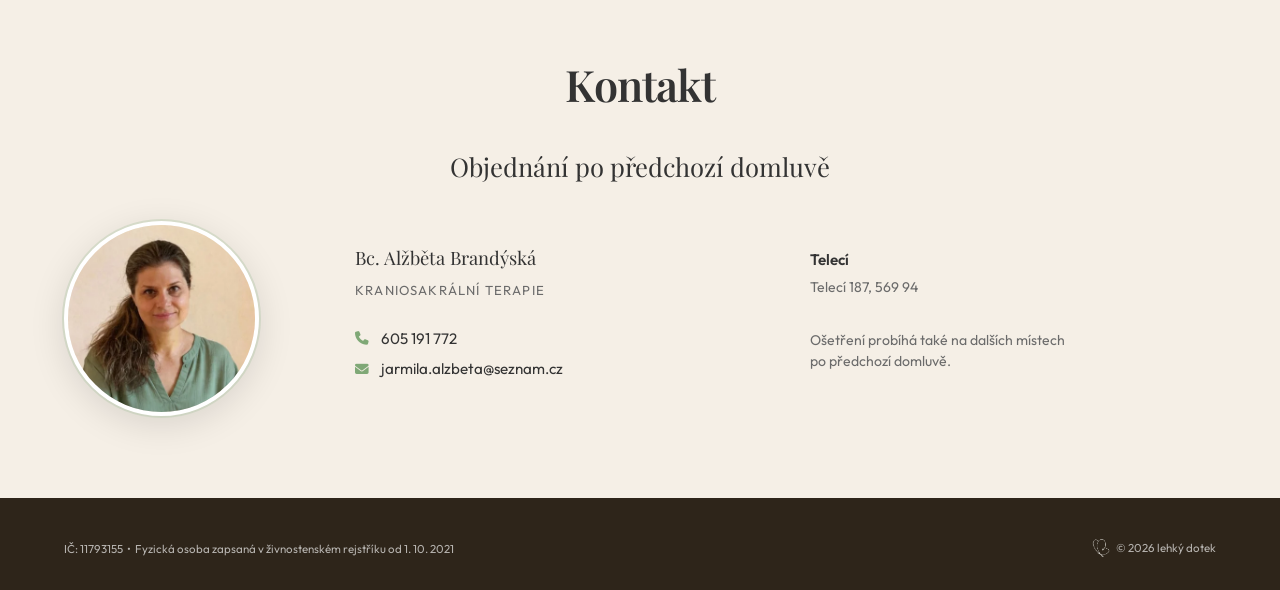
==== commit eb0834d4: "Zmeny2_19_6_26" ====
--- a/index.html
+++ b/index.html
@@ -25,10 +25,12 @@
   <link rel="preload" as="image" href="obrazky/hero/hero_osetreni.webp" type="image/webp">
   <link rel="preconnect" href="https://fonts.googleapis.com">
   <link rel="preconnect" href="https://fonts.gstatic.com" crossorigin>
-  <link href="https://fonts.googleapis.com/css2?family=Cormorant+Garamond:ital,wght@1,300;1,400&family=Outfit:wght@300;400;500;600;700&family=Parisienne&family=Playfair+Display:ital,wght@0,400;0,500;0,600;1,400&display=swap" rel="stylesheet">
+  <link href="https://fonts.googleapis.com/css2?family=Cormorant+Garamond:ital,wght@1,300;1,400&family=Outfit:wght@300;400;500;600;700&family=Parisienne&family=Playfair+Display:ital,wght@0,400;0,500;0,600;1,400&display=swap" rel="stylesheet" media="print" onload="this.media='all'">
+  <noscript><link href="https://fonts.googleapis.com/css2?family=Cormorant+Garamond:ital,wght@1,300;1,400&family=Outfit:wght@300;400;500;600;700&family=Parisienne&family=Playfair+Display:ital,wght@0,400;0,500;0,600;1,400&display=swap" rel="stylesheet"></noscript>
 
   <!-- Font Awesome -->
-  <link rel="stylesheet" href="https://cdnjs.cloudflare.com/ajax/libs/font-awesome/6.5.1/css/all.min.css" crossorigin="anonymous">
+  <link rel="stylesheet" href="https://cdnjs.cloudflare.com/ajax/libs/font-awesome/6.5.1/css/all.min.css" crossorigin="anonymous" media="print" onload="this.media='all'">
+  <noscript><link rel="stylesheet" href="https://cdnjs.cloudflare.com/ajax/libs/font-awesome/6.5.1/css/all.min.css" crossorigin="anonymous"></noscript>
 
   <!-- Stylesheet -->
   <link rel="stylesheet" href="css/style.css">
--- a/css/style.css
+++ b/css/style.css
@@ -364,6 +364,7 @@
   .collage .c4 { display: none; }
 }
 .c-item { overflow: hidden; border-radius: var(--r-md); }
+.c-item picture { display: block; width: 100%; height: 100%; }
 .c-big  { grid-row: span 2; }
 .c-img  {
   width: 100%; height: 100%;
@@ -1095,6 +1096,41 @@
   letter-spacing: .04em;
 }
 
+/* ============================================================
+   Mobile optimizations (< 600px)
+   ============================================================ */
+@media (max-width: 599px) {
+  /* Section images – výška přiměřená mobilu */
+  .sec-img { height: 260px; }
+
+  /* Section header – menší odsazení pod nadpisem */
+  .section-header { margin-bottom: var(--sp-6); }
+
+  /* Two-col – menší mezera mezi skládanými bloky */
+  .two-col { gap: var(--sp-4); }
+
+  /* Hero collage – trochu vyšší řádky na malých telefonech */
+  .collage { grid-template-rows: 180px 180px; }
+
+  /* Price card – menší padding */
+  .price-card { padding: var(--sp-4); gap: var(--sp-3); }
+
+  /* Helps card – menší padding */
+  .helps-card { padding: var(--sp-4); }
+
+  /* Kontaktní sekce – reset záporného marginu portrétu */
+  .fc-person { margin-top: 0; }
+
+  /* Cookie banner – plná šířka s menším paddingem */
+  .cookie-banner { padding: var(--sp-3); }
+
+  /* Quote section – menší padding */
+  .quote-section { padding: 64px var(--sp-3); }
+
+  /* Butterfly divider – kratší linky na mobilu */
+  .sbd-line, .quote-divider-line { max-width: 60px; }
+}
+
 @media print {
   .navbar, .cookie-banner { display: none; }
   .hero { min-height: auto; padding-top: var(--sp-4); }
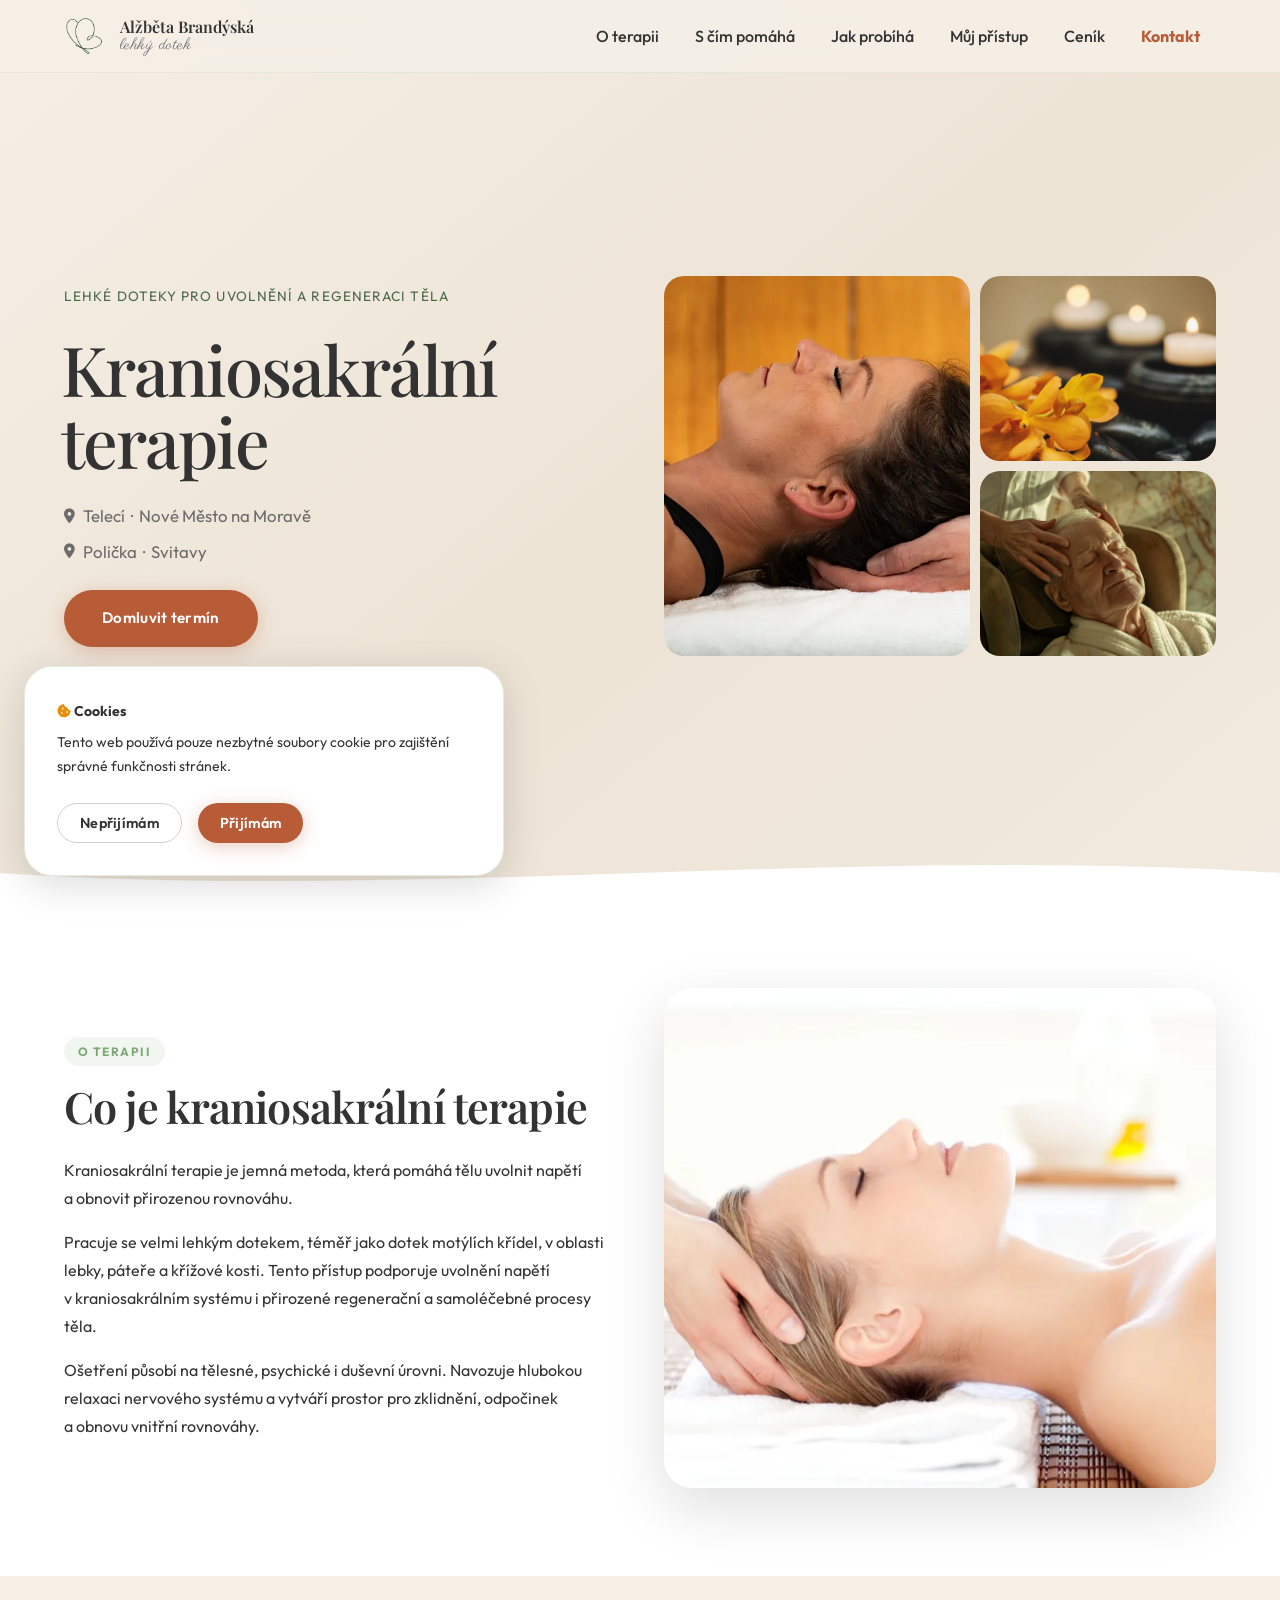
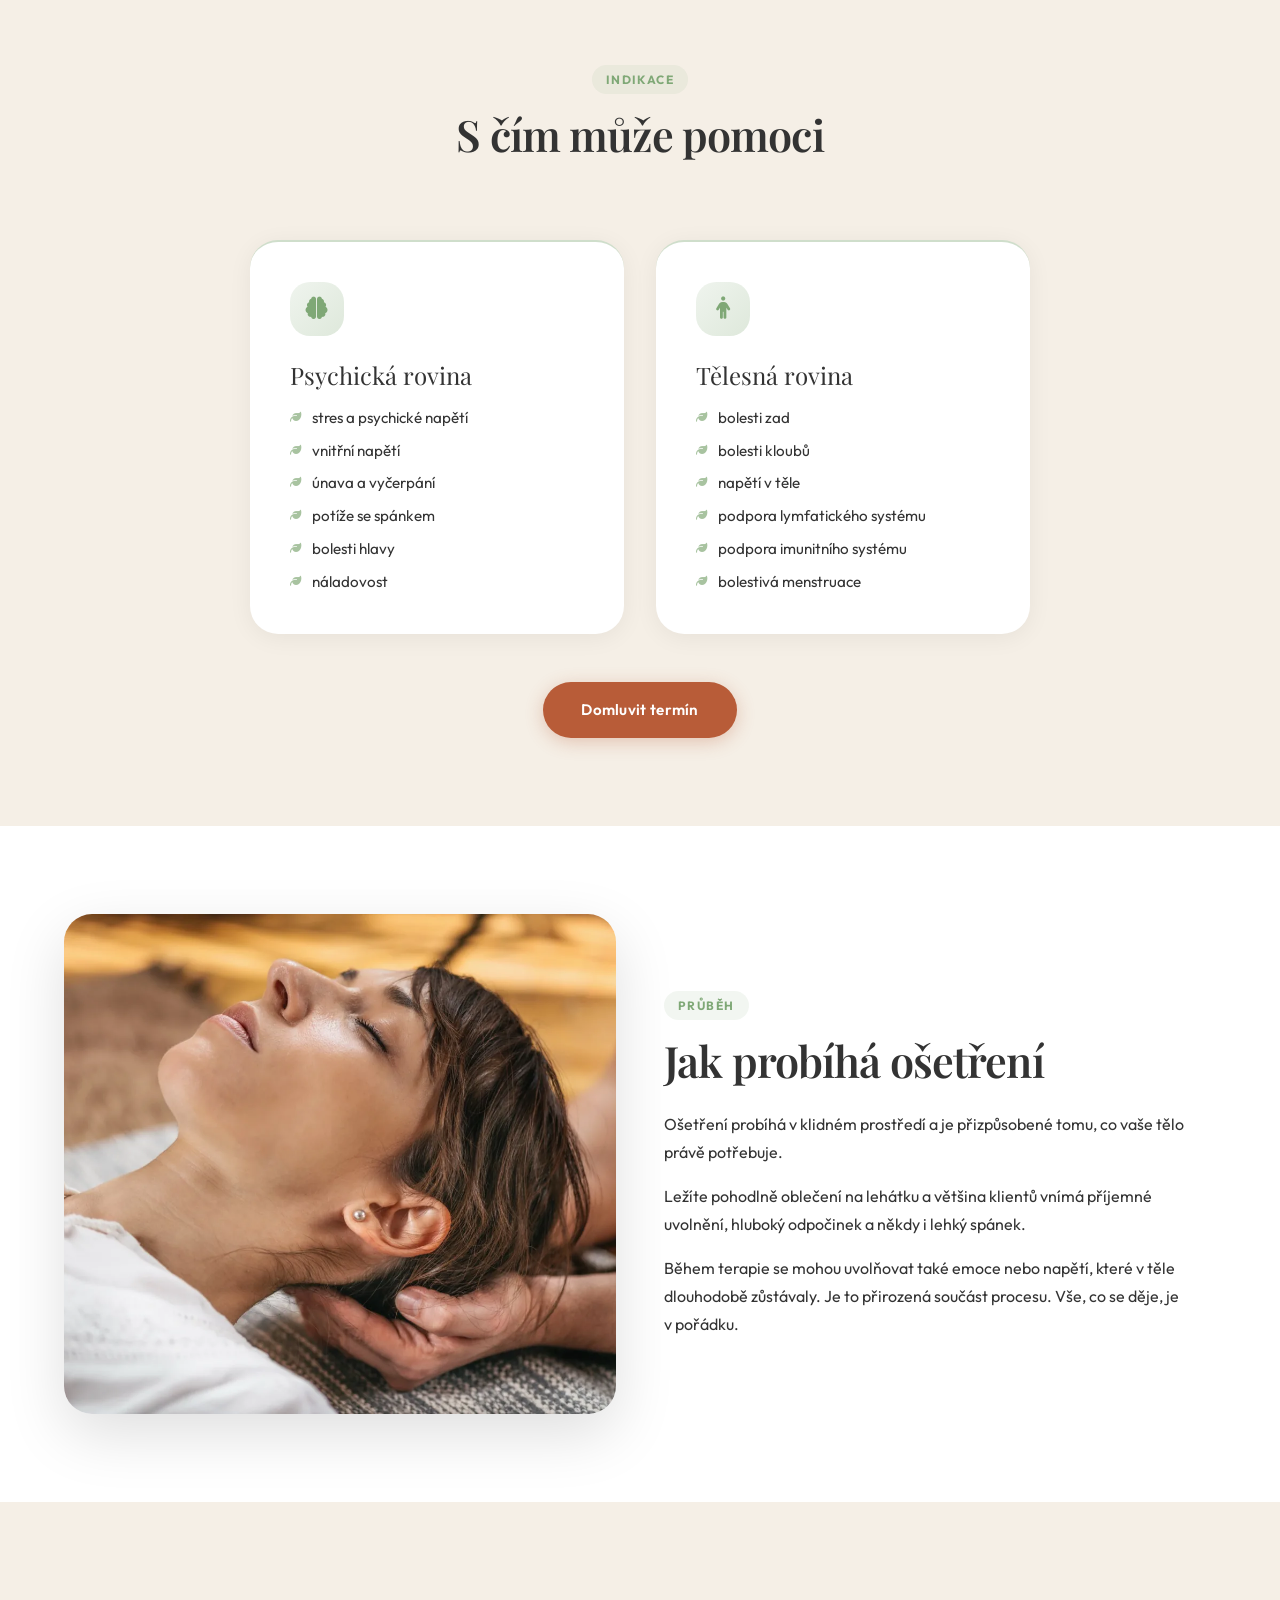
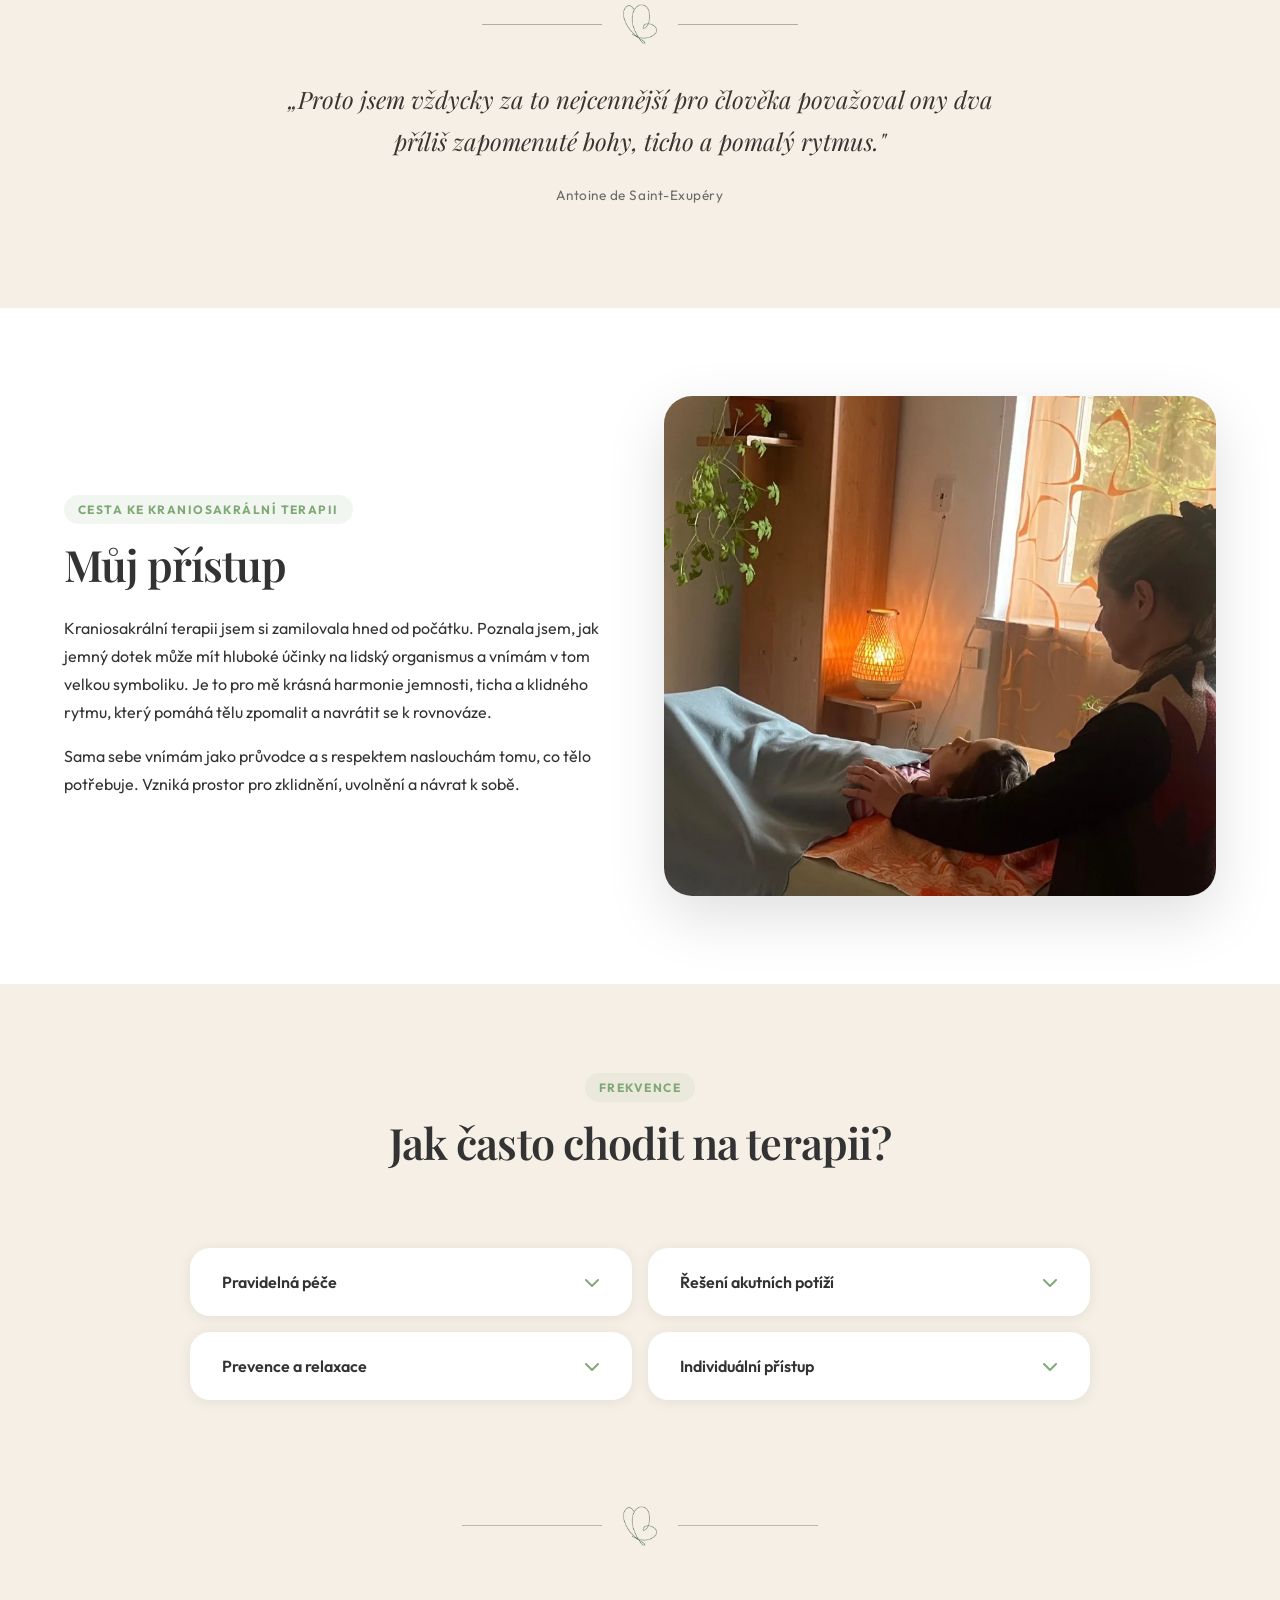
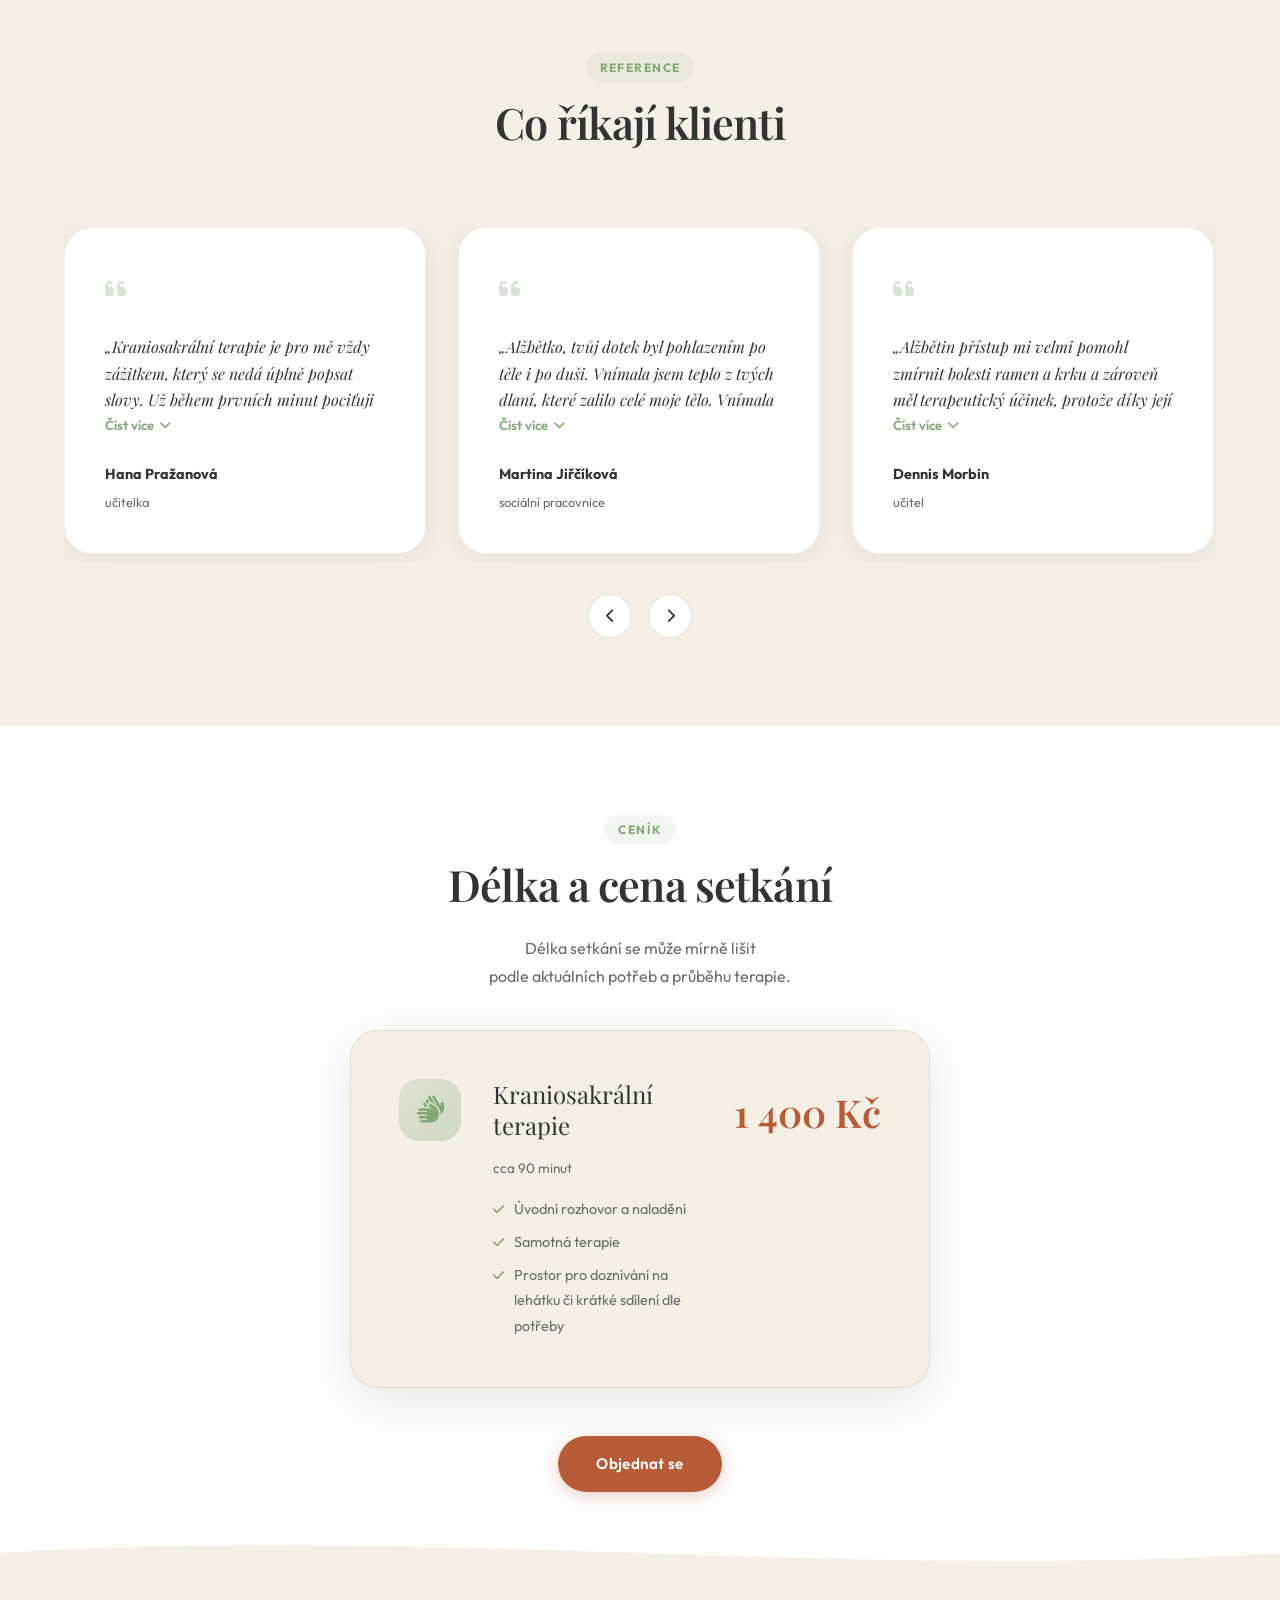
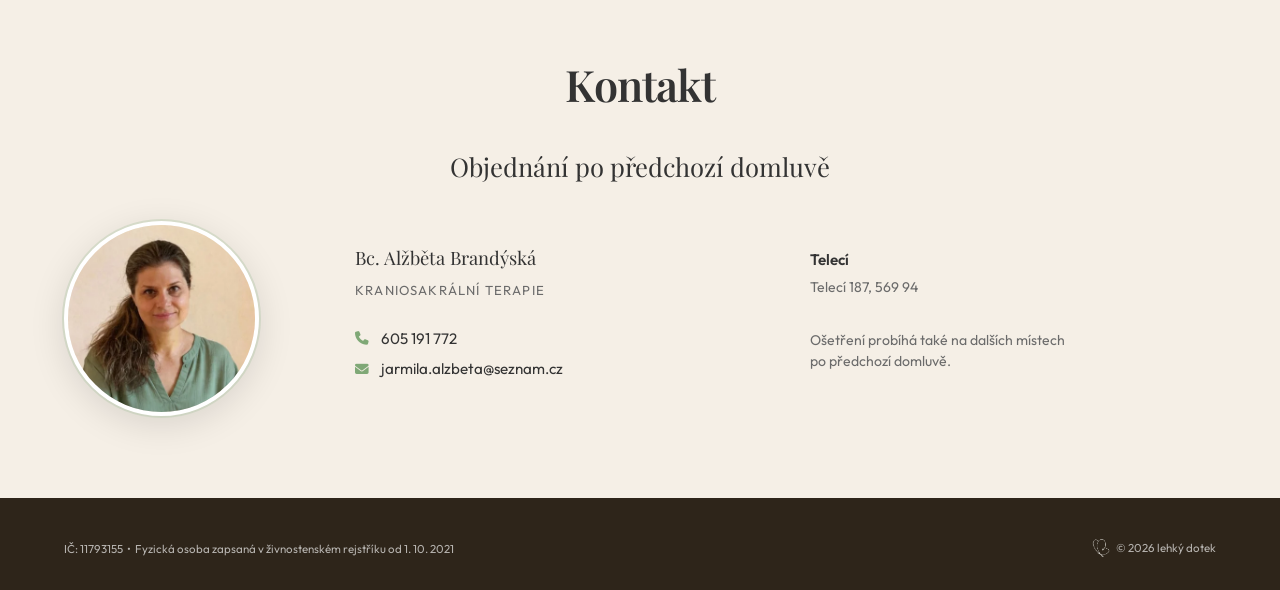
==== commit 0dc1a967: "zmeny12" ====
--- a/index.html
+++ b/index.html
@@ -6,7 +6,7 @@
 
   <title>Kraniosakrální terapie – Telecí, Svitavy, Polička, Nové Město na Moravě</title>
   <meta name="description" content="Kraniosakrální terapie v&nbsp;Telecím, Novém Městě na&nbsp;Moravě, Poličce a&nbsp;Svitavách. Lehké doteky pro uvolnění a&nbsp;regeneraci těla. Objednejte se k&nbsp;Alžbětě Brandýské.">
-  <meta name="robots" content="noindex, nofollow">
+  <meta name="robots" content="index, follow">
   <link rel="canonical" href="https://lehkydotek.cz/">
 
   <!-- Open Graph -->
@@ -14,7 +14,7 @@
   <meta property="og:url"         content="https://lehkydotek.cz/">
   <meta property="og:title"       content="Kraniosakrální terapie – Alžběta Brandýská">
   <meta property="og:description" content="Lehké doteky pro uvolnění a&nbsp;regeneraci těla. Telecí, Nové Město na&nbsp;Moravě, Polička a&nbsp;Svitavy.">
-  <meta property="og:image"       content="https://lehkydotek.cz/obrazky/hero/hero_osetreni.jpg">
+  <meta property="og:image"       content="https://lehkydotek.cz/obrazky/ostatni/socialni_site.jpg">
   <meta property="og:locale"      content="cs_CZ">
   <meta property="og:site_name"   content="Kraniosakrální terapie – Alžběta Brandýská">
 
@@ -32,8 +32,17 @@
   <link rel="stylesheet" href="https://cdnjs.cloudflare.com/ajax/libs/font-awesome/6.5.1/css/all.min.css" crossorigin="anonymous" media="print" onload="this.media='all'">
   <noscript><link rel="stylesheet" href="https://cdnjs.cloudflare.com/ajax/libs/font-awesome/6.5.1/css/all.min.css" crossorigin="anonymous"></noscript>
 
+  <!-- Google Analytics -->
+  <script async src="https://www.googletagmanager.com/gtag/js?id=G-S3NE6DBQFL"></script>
+  <script>
+    window.dataLayer = window.dataLayer || [];
+    function gtag(){dataLayer.push(arguments);}
+    gtag('js', new Date());
+    gtag('config', 'G-S3NE6DBQFL');
+  </script>
+
   <!-- Stylesheet -->
-  <link rel="stylesheet" href="css/style.css">
+  <link rel="stylesheet" href="css/style.css?v=2">
 
   <!-- Security (partial – full headers via .htaccess) -->
   <meta http-equiv="X-Content-Type-Options" content="nosniff">
--- a/css/style.css
+++ b/css/style.css
@@ -358,13 +358,13 @@
   grid-template-rows: 185px 185px 185px;
   gap: 10px;
 }
-@media (max-width: 899px) {
-  .collage { grid-template-rows: 160px 160px; }
-  .collage .c5 { display: none; }
-  .collage .c4 { display: none; }
-}
-.c-item { overflow: hidden; border-radius: var(--r-md); }
-.c-item picture { display: block; width: 100%; height: 100%; }
+@media (max-width: 1366px) {
+  .collage { grid-template-rows: 185px 185px; }
+  .collage .c-item.c5 { display: none; }
+  .collage .c-item.c4 { display: none; }
+}
+.collage .c-item { display: block; overflow: hidden; border-radius: var(--r-md); }
+.collage .c-item picture { display: block; width: 100%; height: 100%; }
 .c-big  { grid-row: span 2; }
 .c-img  {
   width: 100%; height: 100%;
